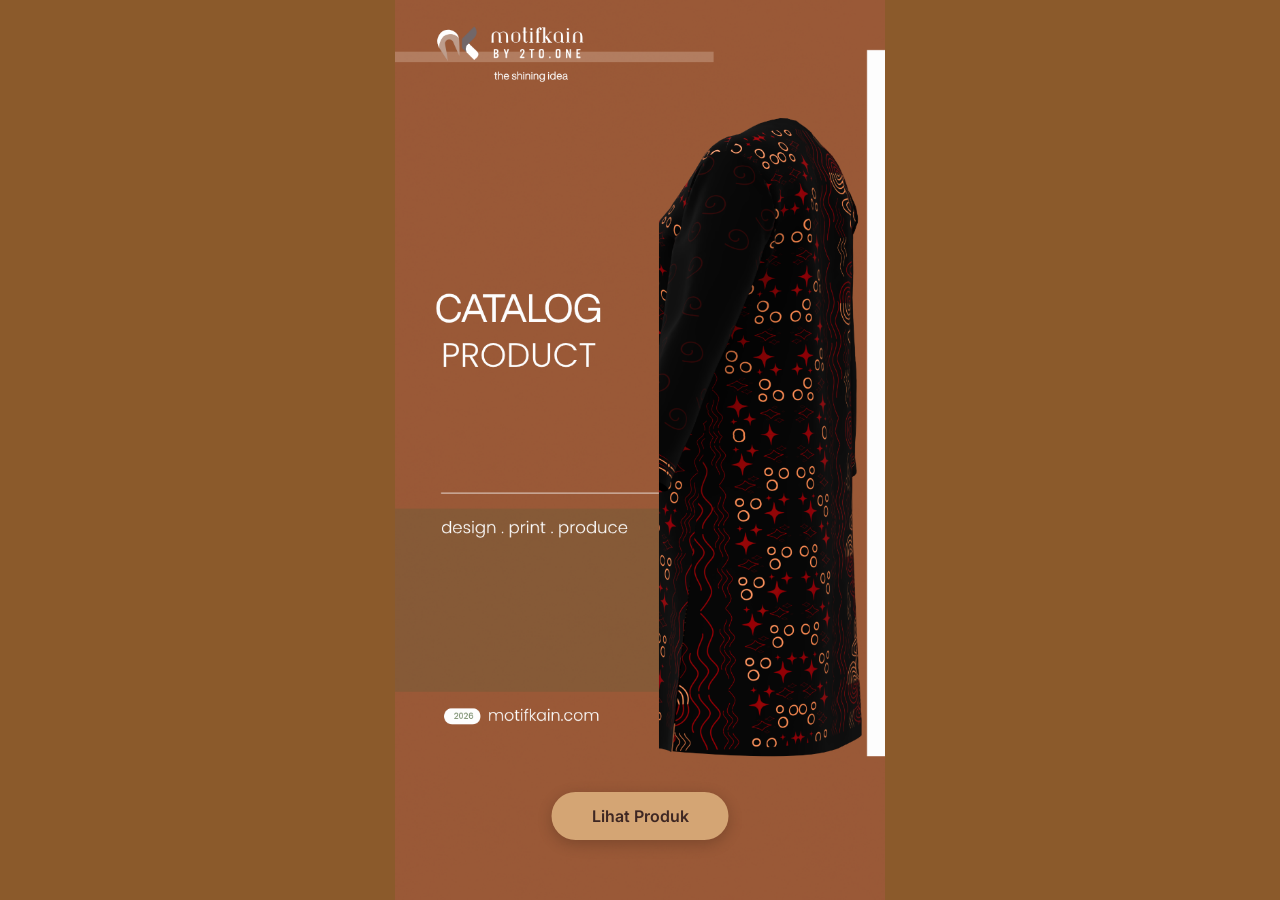
==== index.html @ c60c26ad "feat: update logo to PNG format across all files - Change logo references from .svg to .png - Update" ====
<!DOCTYPE html>
<html lang="id">
<head>
    <meta charset="UTF-8">
    <meta name="viewport" content="width=device-width, initial-scale=1.0">
    <title>MotifKain - Katalog Desain</title>
    <link rel="icon" id="faviconLink" href="assets/images/logo-motifkain.png">
    <link href="https://fonts.googleapis.com/css2?family=Playfair+Display:wght@400;500;600;700&family=Inter:wght@300;400;500;600;700&display=swap" rel="stylesheet">
    <link rel="stylesheet" href="assets/css/style.css">
</head>
<body>
    <div id="welcomeScreen" class="welcome-screen"></div>
    <div id="appScreen" class="app-screen"></div>
    <script src="config.js"></script>
    <script src="assets/js/app.js"></script>
</body>
</html>
---- assets/css/style.css ----
/* MOTIFKAIN KATALOG - EARTH TONE */

/* === RESET === */
* { margin: 0; padding: 0; box-sizing: border-box; }
html, body { height: 100%; font-family: 'Inter', -apple-system, sans-serif; }
body { background: #FAF0E6; color: #3E2723; line-height: 1.5; }
img { max-width: 100%; display: block; }
button { font-family: inherit; cursor: pointer; }
input { font-family: inherit; }

/* === WELCOME SCREEN === */
.welcome-screen {
    position: fixed; top: 0; left: 0; width: 100vw; height: 100vh;
    z-index: 9999; background: #8B5A2B;
}
.simple-welcome {
    width: 100%; height: 100%; display: flex; flex-direction: column;
    align-items: center; position: relative; margin: 0; padding: 0;
}
.simple-welcome-image {
    width: 100%; height: 100%; object-fit: contain; object-position: top center;
    margin: 0; padding: 0;
}
.simple-welcome-btn {
    position: absolute; bottom: 60px; left: 50%; transform: translateX(-50%);
    background: #D4A574; color: #3E2723; border: none; border-radius: 25px;
    padding: 14px 40px; font-size: 16px; font-weight: 600; cursor: pointer;
    box-shadow: 0 4px 15px rgba(0,0,0,0.2);
}
.simple-welcome-btn:hover { background: #C4956A; }

/* === APP SCREEN === */
.app-screen { display: none; flex-direction: column; min-height: 100vh; background: #FAF0E6; }
.app-screen[style*="flex"] { display: flex; }

/* === KATALOG HEADER === */
.katalog-header { background: #8B5A2B; }
.katalog-top {
    display: flex; align-items: center; padding: 16px;
    background: #8B5A2B;
}
.back-btn {
    background: none; border: none; color: white; padding: 8px; margin-right: 12px;
    border-radius: 50%; display: flex; align-items: center; justify-content: center;
}
.back-btn:hover { background: rgba(255,255,255,0.1); }
.back-btn svg { width: 28px; height: 28px; }
.header-logo {
    height: 36px; width: auto;
}

/* === FILTER SECTION === */
.filter-section { background: #FAF0E6; padding: 16px; }
.filter-chips { display: flex; gap: 10px; overflow-x: auto; scrollbar-width: none; -ms-overflow-style: none; flex-wrap: wrap; }
.filter-chips::-webkit-scrollbar { display: none; }
.filter-chip {
    flex-shrink: 0; padding: 10px 20px; font-size: 13px; font-weight: 500;
    color: #8B7355; background: white; border: 1px solid #D4C4B0; border-radius: 25px; cursor: pointer;
}
.filter-chip.active {
    background: #8B5A2B; border-color: #8B5A2B; color: white;
}

/* === PRODUCTS === */
.products-container { flex: 1; overflow-y: auto; padding-bottom: 20px; }
.products-grid { display: grid; grid-template-columns: repeat(2, 1fr); gap: 16px; padding: 16px; }
.product-card {
    background: white; border-radius: 16px; overflow: hidden; cursor: pointer;
    box-shadow: 0 2px 10px rgba(139,90,43,0.1); transition: transform 0.2s, box-shadow 0.2s;
}
.product-card:hover { transform: translateY(-4px); box-shadow: 0 8px 24px rgba(139,90,43,0.15); }
.card-img {
    width: 100%; aspect-ratio: 1; background: #F5F0EB; position: relative; overflow: hidden;
}
.card-img img { width: 100%; height: 100%; object-fit: cover; }
.img-count {
    position: absolute; top: 4px; right: 4px;
    background: rgba(0,0,0,0.6); color: white;
    padding: 2px 6px; border-radius: 8px; font-size: 10px; font-weight: 600;
}
.card-info { padding: 14px; }
.card-info h4 { font-size: 14px; font-weight: 600; color: #3E2723; margin-bottom: 6px; }
.price { font-size: 13px; font-weight: 700; color: #8B5A2B; margin-bottom: 4px; }
.layanan { font-size: 11px; color: #A67C52; }

/* === EMPTY STATE === */
.empty-state { grid-column: span 2; text-align: center; padding: 60px 20px; }
.empty-state h3 { font-size: 18px; font-weight: 600; color: #3E2723; margin-bottom: 8px; }
.empty-state p { font-size: 14px; color: #8B7355; }

/* === LOADING === */
.loading { display: flex; justify-content: center; align-items: center; min-height: 200px; }
.spinner { width: 40px; height: 40px; border: 3px solid #D4C4B0; border-top-color: #8B5A2B; border-radius: 50%; animation: spin 1s linear infinite; }
@keyframes spin { to { transform: rotate(360deg); } }

/* === MODAL === */
.product-modal, .detail-modal { display: none; position: fixed; inset: 0; z-index: 9999; }
.product-modal.show, .detail-modal.show { display: block; }
.modal-bg { position: absolute; inset: 0; background: rgba(0,0,0,0.5); }
.modal-sheet {
    position: absolute; bottom: 0; left: 0; right: 0; max-height: 95vh;
    background: white; border-radius: 24px 24px 0 0; overflow: hidden;
    animation: slideUp 0.3s ease;
}
@keyframes slideUp { from { transform: translateY(100%); } to { transform: translateY(0); } }
.modal-handle { width: 40px; height: 4px; background: #D4C4B0; border-radius: 2px; margin: 12px auto; }
.modal-close {
    position: absolute; top: 16px; right: 16px; width: 36px; height: 36px;
    border-radius: 50%; background: rgba(0,0,0,0.5); border: none; cursor: pointer;
    display: flex; align-items: center; justify-content: center; z-index: 10;
    transition: background 0.2s;
}
.modal-close:hover { background: rgba(0,0,0,0.7); }
.modal-close svg { color: white; }

/* === GALLERY / CAROUSEL === */
.detail-gallery { position: relative; width: 100%; background: #F5F0EB; }
.gallery-container {
    width: 100%; height: 280px; overflow: hidden;
    display: flex; align-items: center; justify-content: center;
    cursor: zoom-in;
}
.gallery-container.zoomed {
    cursor: zoom-out;
}
.gallery-img {
    width: 100%; height: 100%; object-fit: contain;
    transition: transform 0.3s ease;
}
.gallery-img.zoomed {
    transform: scale(2);
    object-fit: contain;
}

.gallery-nav {
    position: absolute; bottom: 0; left: 0; right: 0;
    display: flex; align-items: center; justify-content: center;
    padding: 8px; gap: 16px;
}
.gallery-btn {
    background: rgba(139,90,43,0.7); border: none; color: white;
    width: 36px; height: 36px; border-radius: 50%;
    display: flex; align-items: center; justify-content: center;
    cursor: pointer; flex-shrink: 0;
}
.gallery-btn svg { width: 20px; height: 20px; }
.gallery-btn:hover { background: rgba(139,90,43,0.9); }

.gallery-dots {
    display: flex; align-items: center; justify-content: center;
    gap: 8px; padding: 0 12px;
}
.gdot {
    width: 10px; height: 10px; border-radius: 50%;
    background: #D4C4B0; cursor: pointer; transition: all 0.2s;
}
.gdot.active {
    background: #8B5A2B; width: 24px; border-radius: 5px;
}

.gallery-counter {
    position: absolute; top: 16px; left: 50%; transform: translateX(-50%);
    background: rgba(0,0,0,0.6); color: white;
    padding: 4px 12px; border-radius: 12px;
    font-size: 12px; font-weight: 600;
}

/* === MODAL BODY === */
.modal-body { padding: 24px; }
.modal-body h2 {
    font-size: 22px; font-weight: 700; color: #3E2723;
    margin-bottom: 8px; font-family: 'Playfair Display', serif;
}
.modal-body .harga { font-size: 20px; font-weight: 700; color: #8B5A2B; margin-bottom: 4px; }
.modal-body .kategori-info {
    font-size: 13px; color: #8B7355; margin-bottom: 12px;
}
.modal-body .badge {
    display: inline-block; padding: 6px 12px;
    background: rgba(139,90,43,0.1); color: #8B5A2B;
    font-size: 12px; font-weight: 500; border-radius: 20px; margin-bottom: 16px;
}

/* === STORE CARD === */
.store-card {
    display: flex; align-items: center; gap: 16px; padding: 16px;
    background: rgba(139,90,43,0.08); border: 1px solid rgba(139,90,43,0.2);
    border-radius: 12px; margin-bottom: 20px;
}
.store-icon { font-size: 24px; }
.store-card > div { flex: 1; }
.store-name { font-size: 16px; font-weight: 700; color: #3E2723; margin-bottom: 4px; }
.store-loc { font-size: 13px; color: #8B7355; }

/* === DESCRIPTION === */
.desc { margin-bottom: 20px; }
.desc h3 { font-size: 16px; font-weight: 700; color: #3E2723; margin-bottom: 8px; }
.desc p { font-size: 14px; color: #5D4037; line-height: 1.6; }

/* === WA SECTION === */
.wa-section { position: relative; display: inline-block; margin-bottom: 20px; }
.wa-btn-icon {
    width: 54px; height: 54px; background: #25D366; color: white;
    border: none; border-radius: 50%; cursor: pointer;
    display: flex; align-items: center; justify-content: center;
    transition: background 0.2s;
}
.wa-btn-icon:hover { background: #20BD5A; }
.wa-dropdown {
    display: none; position: absolute; bottom: 60px; left: 50%;
    transform: translateX(-50%); background: white;
    border-radius: 12px; box-shadow: 0 4px 20px rgba(0,0,0,0.15);
    overflow: hidden; z-index: 100;
}
.wa-dropdown.show { display: block; }
.wa-dropdown button {
    display: block; width: 100%; padding: 12px 24px;
    border: none; background: white; color: #3E2723;
    font-size: 14px; font-weight: 500; cursor: pointer;
    text-align: left; transition: background 0.2s;
}
.wa-dropdown button:hover { background: #FAF0E6; }
.wa-dropdown button:first-child { border-bottom: 1px solid #D4C4B0; }

/* === WARNA SELECTOR === */
.warna-bar {
    display: flex; align-items: center; gap: 12px;
    padding: 14px 20px; background: #FAF0E6;
    border-top: 1px solid #D4C4B0; border-bottom: 1px solid #D4C4B0;
    justify-content: center;
}
.warna-label { font-size: 13px; color: #8B7355; }
.warna-dots { display: flex; gap: 8px; align-items: center; }
.warna-dot {
    width: 24px; height: 24px; border-radius: 50%; cursor: pointer;
    border: 2px solid #D4C4B0; transition: all 0.2s;
}
.warna-dot.active { border-color: #8B5A2B; transform: scale(1.2); }
.warna-dropdown {
    position: fixed; top: 0; left: 0; right: 0; bottom: 0;
    background: rgba(0,0,0,0.5); z-index: 10000; display: none;
}
.warna-dropdown.show { display: flex; align-items: flex-end; }
.warna-dropdown-content {
    background: white; width: 100%; border-radius: 16px 16px 0 0;
    padding: 16px 0; max-height: 60vh; overflow-y: auto;
}
.warna-dropdown-content button {
    display: block; width: 100%; padding: 14px 20px;
    border: none; background: white; color: #3E2723;
    font-size: 14px; text-align: left; cursor: pointer;
}
.warna-dropdown-content button:hover { background: #FAF0E6; }

/* === CARD THUMBNAILS === */
.card-thumbnails {
    display: flex; gap: 4px; padding: 6px 8px;
    background: #F5F0EB; overflow-x: auto; scrollbar-width: none;
}
.card-thumbnails::-webkit-scrollbar { display: none; }
.card-thumb {
    width: 36px; height: 36px; border-radius: 6px; overflow: hidden;
    flex-shrink: 0; border: 2px solid transparent;
}
.card-thumb.active { border-color: #8B5A2B; }
.card-thumb img { width: 100%; height: 100%; object-fit: cover; }

/* === TYPE BADGE === */
.type-badge {
    position: absolute; top: 8px; left: 8px;
    background: #CD853F; color: white;
    padding: 4px 8px; border-radius: 6px;
    font-size: 10px; font-weight: 600;
}
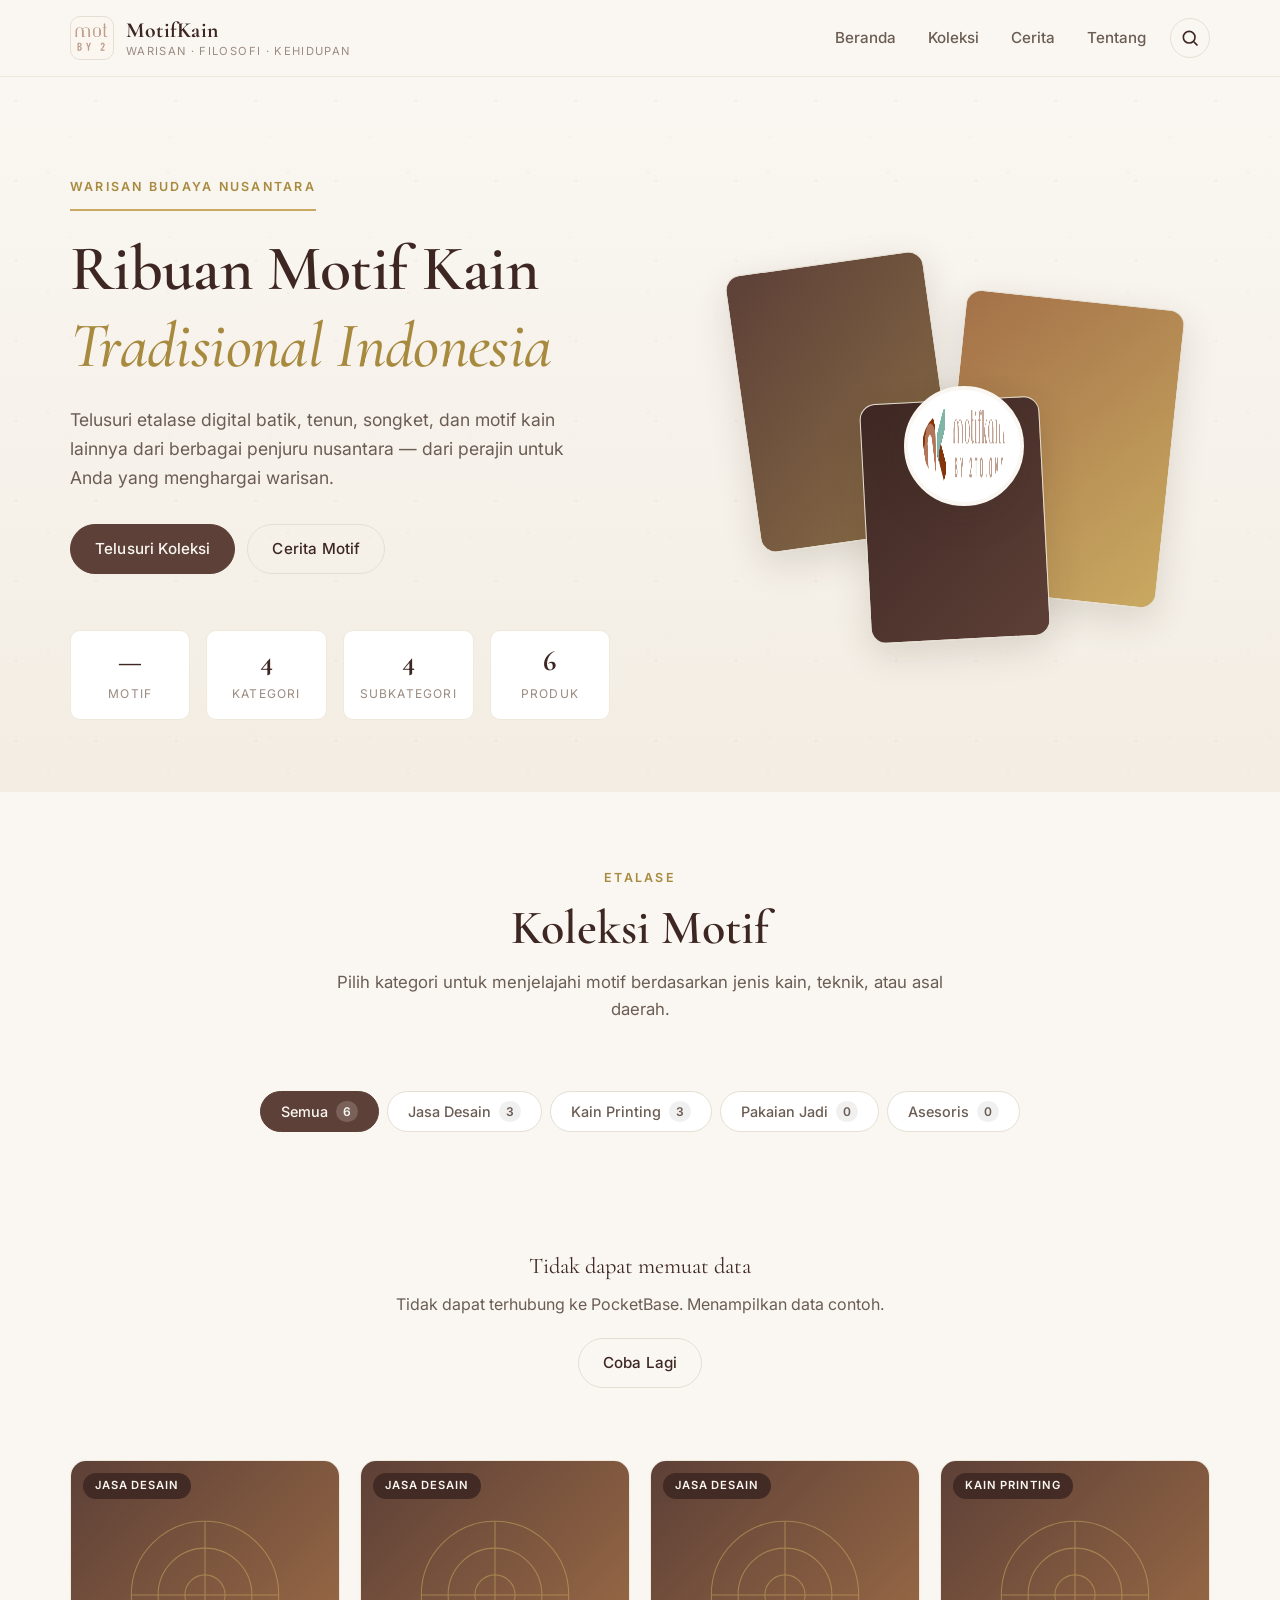
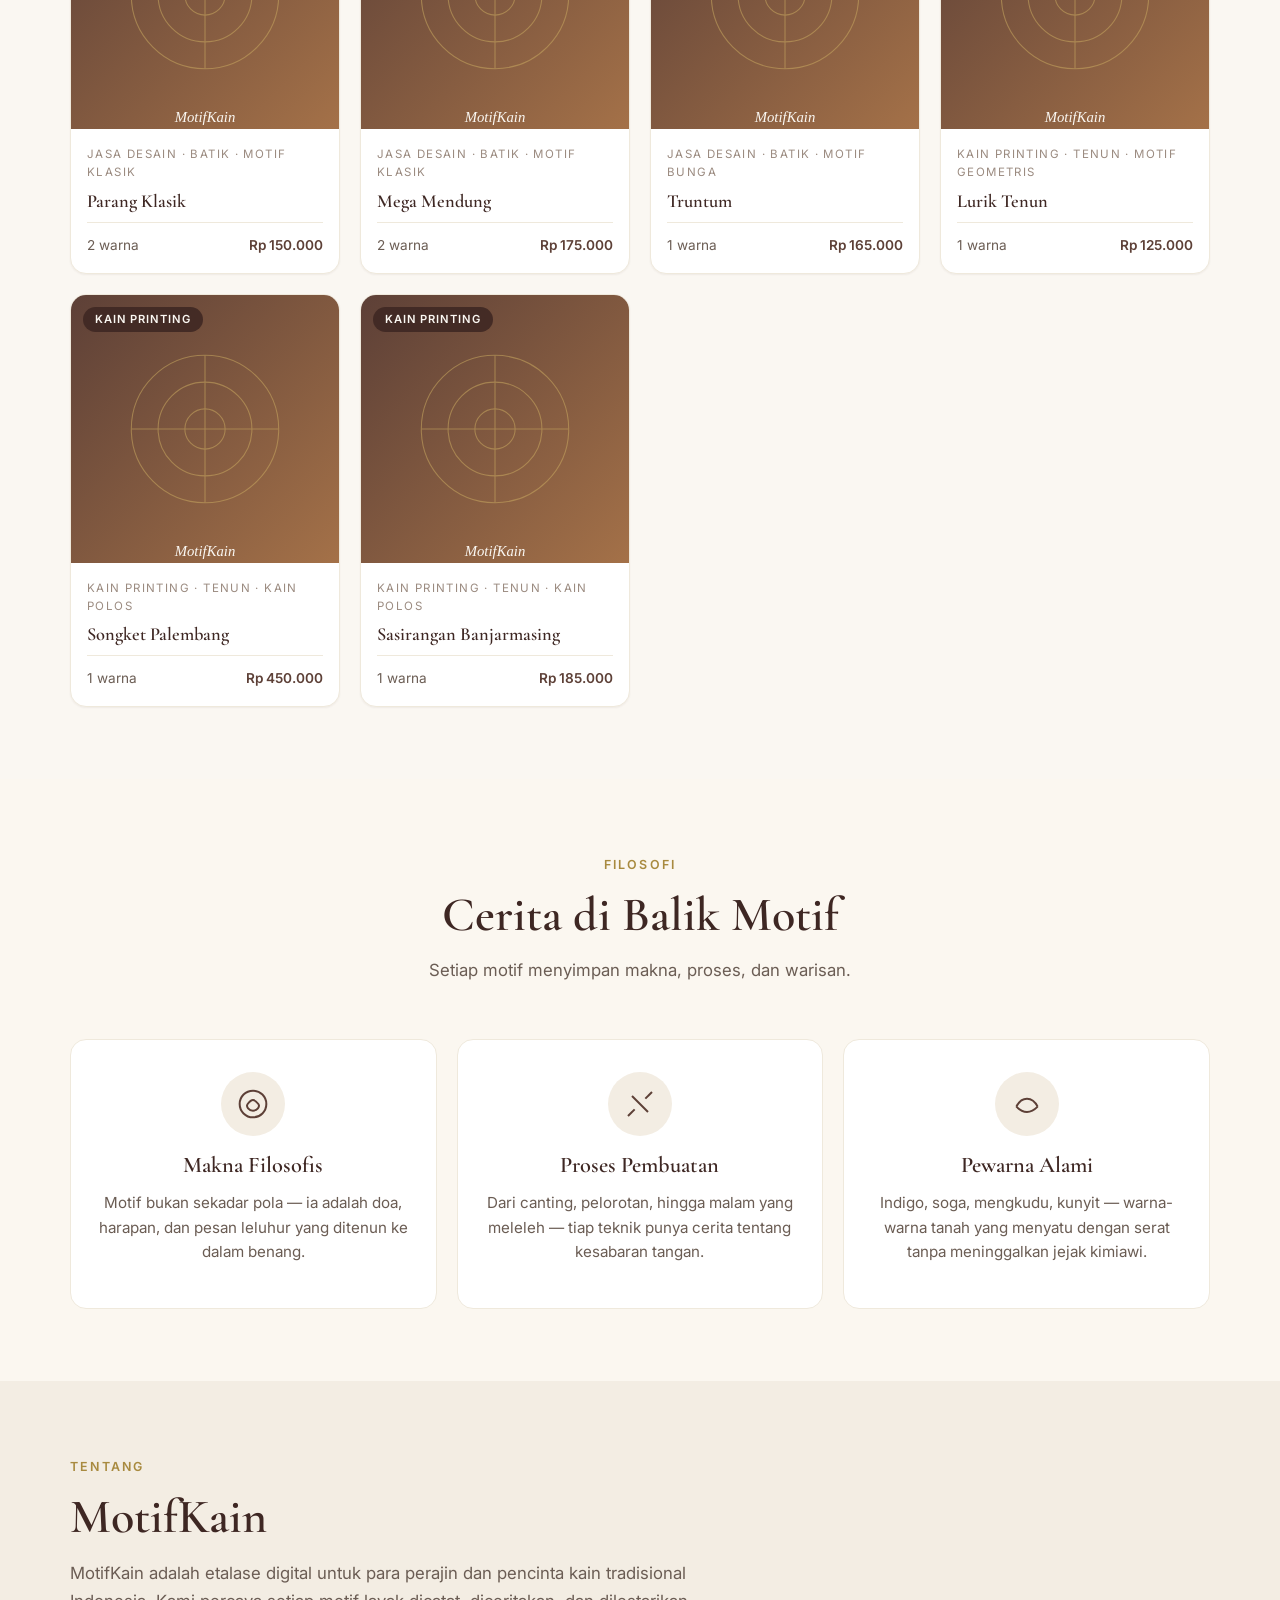
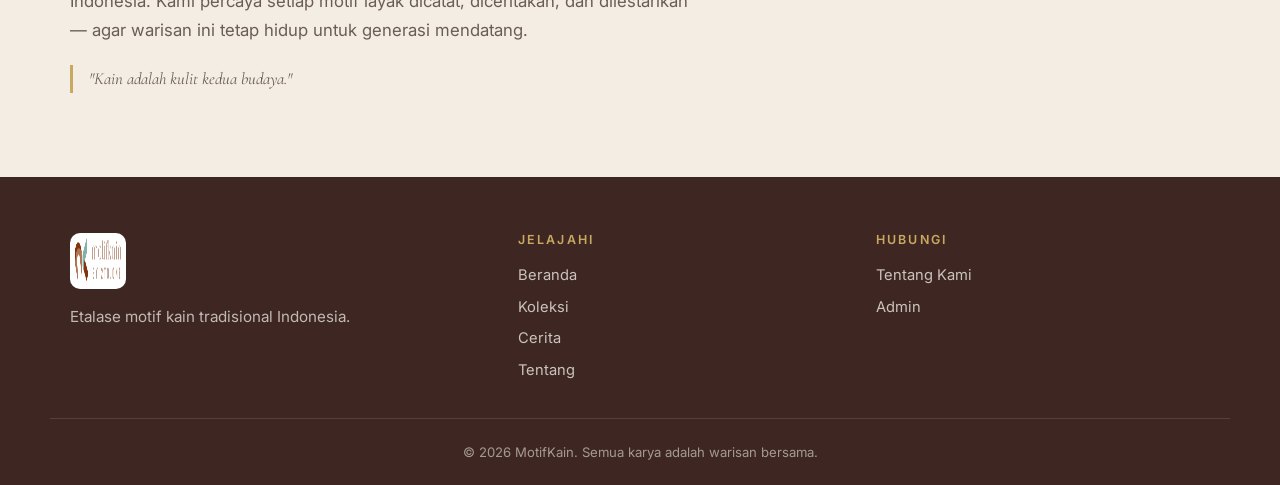
==== commit 4417f5c8: "feat: rebuild katalog publik dengan wood-brown palette + hierarchical PocketBase schema - Index.html" ====
--- a/index.html
+++ b/index.html
@@ -1,17 +1,267 @@
 <!DOCTYPE html>
 <html lang="id">
 <head>
-    <meta charset="UTF-8">
-    <meta name="viewport" content="width=device-width, initial-scale=1.0">
-    <title>MotifKain - Katalog Desain</title>
-    <link rel="icon" id="faviconLink" href="assets/images/logo-motifkain.png">
-    <link href="https://fonts.googleapis.com/css2?family=Playfair+Display:wght@400;500;600;700&family=Inter:wght@300;400;500;600;700&display=swap" rel="stylesheet">
-    <link rel="stylesheet" href="assets/css/style.css">
+  <meta charset="UTF-8" />
+  <meta name="viewport" content="width=device-width, initial-scale=1.0" />
+  <meta name="theme-color" content="#5D4037" />
+  <title>MotifKain — Katalog Motif Tradisional Nusantara</title>
+  <meta name="description" content="Telusuri koleksi motif kain tradisional Indonesia — batik, tenun, songket, sasirangan, dan lain-lain. Etalase digital untuk para perajin dan pencinta warisan budaya." />
+  <meta name="keywords" content="katalog motif kain, batik, tenun, songket, motif tradisional, motifkain" />
+  <meta property="og:title" content="MotifKain — Katalog Motif Tradisional Nusantara" />
+  <meta property="og:description" content="Telusuri ribuan motif kain tradisional Indonesia." />
+  <meta property="og:type" content="website" />
+  <meta property="og:url" content="https://katalog.motifkain.com" />
+
+  <link rel="icon" type="image/png" href="logo/logo_motifkain.png" />
+  <link rel="preconnect" href="https://fonts.googleapis.com" />
+  <link rel="preconnect" href="https://fonts.gstatic.com" crossorigin />
+  <link href="https://fonts.googleapis.com/css2?family=Cormorant+Garamond:wght@400;500;600;700&family=Inter:wght@300;400;500;600;700&display=swap" rel="stylesheet" />
+
+  <link rel="stylesheet" href="assets/css/style.css" />
+  <script src="config.js" defer></script>
+  <script src="assets/js/app.js" defer></script>
 </head>
 <body>
-    <div id="welcomeScreen" class="welcome-screen"></div>
-    <div id="appScreen" class="app-screen"></div>
-    <script src="config.js"></script>
-    <script src="assets/js/app.js"></script>
+
+<!-- ==================== HEADER ==================== -->
+<header class="site-header" id="siteHeader">
+  <div class="container header-inner">
+    <a href="#beranda" class="brand" aria-label="MotifKain Beranda">
+      <img src="logo/logo_motifkain.png" alt="MotifKain" class="brand-logo" />
+      <span class="brand-text">
+        <span class="brand-name">MotifKain</span>
+        <span class="brand-tagline">Warisan · Filosofi · Kehidupan</span>
+      </span>
+    </a>
+
+    <nav class="nav-primary" aria-label="Menu utama">
+      <a href="#beranda">Beranda</a>
+      <a href="#koleksi">Koleksi</a>
+      <a href="#cerita">Cerita</a>
+      <a href="#tentang">Tentang</a>
+    </nav>
+
+    <div class="header-actions">
+      <button class="search-toggle" id="searchToggle" aria-label="Buka pencarian">
+        <svg viewBox="0 0 24 24" width="20" height="20" fill="none" stroke="currentColor" stroke-width="2"><circle cx="11" cy="11" r="7"/><path d="M21 21l-4.3-4.3"/></svg>
+      </button>
+    </div>
+  </div>
+
+  <!-- Search bar (collapsed) -->
+  <div class="search-bar" id="searchBar" hidden>
+    <div class="container">
+      <form class="search-form" role="search" id="searchForm">
+        <svg viewBox="0 0 24 24" width="18" height="18" fill="none" stroke="currentColor" stroke-width="2"><circle cx="11" cy="11" r="7"/><path d="M21 21l-4.3-4.3"/></svg>
+        <input type="search" id="searchInput" placeholder="Cari motif, kategori, atau daerah…" aria-label="Cari motif" autocomplete="off" />
+        <button type="button" class="search-close" id="searchClose" aria-label="Tutup pencarian">×</button>
+      </form>
+    </div>
+  </div>
+</header>
+
+<main id="beranda">
+
+<!-- ==================== HERO ==================== -->
+<section class="hero">
+  <div class="hero-pattern" aria-hidden="true"></div>
+  <div class="container hero-inner">
+    <div class="hero-content">
+      <span class="hero-eyebrow">Warisan Budaya Nusantara</span>
+      <h1 class="hero-title">
+        Ribuan Motif Kain<br>
+        <em>Tradisional Indonesia</em>
+      </h1>
+      <p class="hero-desc">
+        Telusuri etalase digital batik, tenun, songket, dan motif kain lainnya dari berbagai penjuru nusantara — dari perajin untuk Anda yang menghargai warisan.
+      </p>
+      <div class="hero-actions">
+        <a href="#koleksi" class="btn btn-primary">Telusuri Koleksi</a>
+        <a href="#cerita" class="btn btn-ghost">Cerita Motif</a>
+      </div>
+      <div class="hero-stats" id="heroStats" aria-label="Statistik singkat">
+        <div class="stat"><span class="stat-num" data-count="motif">—</span><span class="stat-label">Motif</span></div>
+        <div class="stat"><span class="stat-num" data-count="kategori">—</span><span class="stat-label">Kategori</span></div>
+        <div class="stat"><span class="stat-num" data-count="subkategori">—</span><span class="stat-label">Subkategori</span></div>
+        <div class="stat"><span class="stat-num" data-count="produk">—</span><span class="stat-label">Produk</span></div>
+      </div>
+    </div>
+    <div class="hero-art" aria-hidden="true">
+      <div class="hero-card hero-card-1"></div>
+      <div class="hero-card hero-card-2"></div>
+      <div class="hero-card hero-card-3"></div>
+      <img src="logo/logo_motifkain.png" alt="" class="hero-emblem" />
+    </div>
+  </div>
+</section>
+
+<!-- ==================== KOLEKSI ==================== -->
+<section class="section section-koleksi" id="koleksi">
+  <div class="container">
+    <header class="section-header">
+      <span class="section-eyebrow">Etalase</span>
+      <h2 class="section-title">Koleksi Motif</h2>
+      <p class="section-desc">Pilih kategori untuk menjelajahi motif berdasarkan jenis kain, teknik, atau asal daerah.</p>
+    </header>
+
+    <!-- Filter kategori (chip pill scrollable) -->
+    <div class="filter-bar" id="filterBar" role="tablist" aria-label="Filter kategori">
+      <button class="chip chip-active" data-filter="all" role="tab" aria-selected="true">Semua</button>
+      <!-- Chip lain di-render oleh app.js -->
+    </div>
+
+    <!-- Loading state -->
+    <div class="state state-loading" id="stateLoading" hidden>
+      <div class="spinner"></div>
+      <p>Memuat koleksi motif…</p>
+    </div>
+
+    <!-- Error state -->
+    <div class="state state-error" id="stateError" hidden>
+      <p class="state-title">Tidak dapat memuat data</p>
+      <p class="state-desc" id="stateErrorMsg">Periksa koneksi Anda atau coba lagi beberapa saat.</p>
+      <button class="btn btn-ghost" id="stateRetry">Coba Lagi</button>
+    </div>
+
+    <!-- Empty state -->
+    <div class="state state-empty" id="stateEmpty" hidden>
+      <p class="state-title">Belum ada motif</p>
+      <p class="state-desc">Koleksi sedang disiapkan. Silakan kembali lagi nanti.</p>
+    </div>
+
+    <!-- Grid motif -->
+    <div class="motif-grid" id="motifGrid">
+      <!-- Cards di-render oleh app.js -->
+    </div>
+
+    <!-- Pagination -->
+    <div class="pagination" id="pagination" hidden>
+      <button class="btn btn-ghost" id="loadMore">Muat Lebih Banyak</button>
+    </div>
+  </div>
+</section>
+
+<!-- ==================== CERITA ==================== -->
+<section class="section section-cerita" id="cerita">
+  <div class="container">
+    <header class="section-header">
+      <span class="section-eyebrow">Filosofi</span>
+      <h2 class="section-title">Cerita di Balik Motif</h2>
+      <p class="section-desc">Setiap motif menyimpan makna, proses, dan warisan.</p>
+    </header>
+
+    <div class="cerita-grid">
+      <article class="cerita-card">
+        <div class="cerita-icon" aria-hidden="true">
+          <svg viewBox="0 0 24 24" width="32" height="32" fill="none" stroke="currentColor" stroke-width="1.5"><path d="M12 2a10 10 0 100 20 10 10 0 000-20z"/><path d="M8 12c1.5-2 3-3 4-3s2.5 1 4 3-1 5-4 5-5.5-3-4-5z"/></svg>
+        </div>
+        <h3>Makna Filosofis</h3>
+        <p>Motif bukan sekadar pola — ia adalah doa, harapan, dan pesan leluhur yang ditenun ke dalam benang.</p>
+      </article>
+
+      <article class="cerita-card">
+        <div class="cerita-icon" aria-hidden="true">
+          <svg viewBox="0 0 24 24" width="32" height="32" fill="none" stroke="currentColor" stroke-width="1.5"><path d="M3 21l3-3M21 3l-3 3M6 6l12 12M3 21l5-5M21 3l-5 5"/></svg>
+        </div>
+        <h3>Proses Pembuatan</h3>
+        <p>Dari canting, pelorotan, hingga malam yang meleleh — tiap teknik punya cerita tentang kesabaran tangan.</p>
+      </article>
+
+      <article class="cerita-card">
+        <div class="cerita-icon" aria-hidden="true">
+          <svg viewBox="0 0 24 24" width="32" height="32" fill="none" stroke="currentColor" stroke-width="1.5"><path d="M4 14c2-4 4-6 8-6s6 2 8 6M4 14c2 2 4 4 8 4s6-2 8-4"/></svg>
+        </div>
+        <h3>Pewarna Alami</h3>
+        <p>Indigo, soga, mengkudu, kunyit — warna-warna tanah yang menyatu dengan serat tanpa meninggalkan jejak kimiawi.</p>
+      </article>
+    </div>
+  </div>
+</section>
+
+<!-- ==================== TENTANG ==================== -->
+<section class="section section-tentang" id="tentang">
+  <div class="container tentang-inner">
+    <div class="tentang-content">
+      <span class="section-eyebrow">Tentang</span>
+      <h2 class="section-title">MotifKain</h2>
+      <p>MotifKain adalah etalase digital untuk para perajin dan pencinta kain tradisional Indonesia. Kami percaya setiap motif layak dicatat, diceritakan, dan dilestarikan — agar warisan ini tetap hidup untuk generasi mendatang.</p>
+      <p class="tentang-quote">"Kain adalah kulit kedua budaya."</p>
+    </div>
+    <div class="tentang-kontak" id="kontakList">
+      <!-- Di-render oleh app.js jika koleksi 'kontak' ada isinya -->
+    </div>
+  </div>
+</section>
+
+</main>
+
+<!-- ==================== FOOTER ==================== -->
+<footer class="site-footer">
+  <div class="container footer-inner">
+    <div class="footer-brand">
+      <img src="logo/logo_motifkain.png" alt="MotifKain" class="footer-logo" />
+      <p>Etalase motif kain tradisional Indonesia.</p>
+    </div>
+    <nav class="footer-nav" aria-label="Menu footer">
+      <div>
+        <h4>Jelajahi</h4>
+        <a href="#beranda">Beranda</a>
+        <a href="#koleksi">Koleksi</a>
+        <a href="#cerita">Cerita</a>
+        <a href="#tentang">Tentang</a>
+      </div>
+      <div>
+        <h4>Hubungi</h4>
+        <a href="#tentang">Tentang Kami</a>
+        <a href="#" id="footerAdmin" hidden>Admin</a>
+      </div>
+    </nav>
+  </div>
+  <div class="footer-bottom container">
+    <small>© <span id="yearNow">2026</span> MotifKain. Semua karya adalah warisan bersama.</small>
+  </div>
+</footer>
+
+<!-- ==================== MODAL DETAIL ==================== -->
+<div class="modal" id="modalDetail" hidden role="dialog" aria-modal="true" aria-labelledby="modalDetailTitle">
+  <div class="modal-backdrop" data-close></div>
+  <div class="modal-panel">
+    <button class="modal-close" data-close aria-label="Tutup">×</button>
+
+    <div class="detail-gallery" id="detailGallery">
+      <!-- Gambar utama + thumbnail strip di-render oleh app.js -->
+    </div>
+
+    <div class="detail-body">
+      <p class="detail-crumb" id="detailCrumb"></p>
+      <h2 class="detail-title" id="modalDetailTitle"></h2>
+      <p class="detail-meta" id="detailMeta"></p>
+      <div class="detail-price" id="detailPrice" hidden></div>
+      <p class="detail-desc" id="detailDesc"></p>
+
+      <div class="detail-warna" id="detailWarna" hidden>
+        <h4>Warna Tersedia</h4>
+        <div class="warna-list" id="warnaList"></div>
+      </div>
+
+      <div class="detail-actions" id="detailActions" hidden>
+        <a href="#" class="btn btn-primary" id="btnWaDesainer" target="_blank" rel="noopener">Hubungi Desainer</a>
+        <a href="#" class="btn btn-ghost" id="btnWaPemasaran" target="_blank" rel="noopener">Info Pemasaran</a>
+      </div>
+    </div>
+  </div>
+</div>
+
+<!-- ==================== LIGHTBOX GAMBAR ==================== -->
+<div class="lightbox" id="lightbox" hidden role="dialog" aria-modal="true">
+  <button class="lightbox-close" aria-label="Tutup">×</button>
+  <button class="lightbox-prev" aria-label="Sebelumnya">‹</button>
+  <button class="lightbox-next" aria-label="Berikutnya">›</button>
+  <img id="lightboxImg" alt="" />
+</div>
+
+<!-- ==================== NOTIF ==================== -->
+<div class="toast" id="toast" hidden></div>
+
 </body>
 </html>
--- a/assets/css/style.css
+++ b/assets/css/style.css
@@ -1,274 +1,1080 @@
-/* MOTIFKAIN KATALOG - EARTH TONE */
-
-/* === RESET === */
-* { margin: 0; padding: 0; box-sizing: border-box; }
-html, body { height: 100%; font-family: 'Inter', -apple-system, sans-serif; }
-body { background: #FAF0E6; color: #3E2723; line-height: 1.5; }
-img { max-width: 100%; display: block; }
-button { font-family: inherit; cursor: pointer; }
-input { font-family: inherit; }
-
-/* === WELCOME SCREEN === */
-.welcome-screen {
-    position: fixed; top: 0; left: 0; width: 100vw; height: 100vh;
-    z-index: 9999; background: #8B5A2B;
-}
-.simple-welcome {
-    width: 100%; height: 100%; display: flex; flex-direction: column;
-    align-items: center; position: relative; margin: 0; padding: 0;
-}
-.simple-welcome-image {
-    width: 100%; height: 100%; object-fit: contain; object-position: top center;
-    margin: 0; padding: 0;
-}
-.simple-welcome-btn {
-    position: absolute; bottom: 60px; left: 50%; transform: translateX(-50%);
-    background: #D4A574; color: #3E2723; border: none; border-radius: 25px;
-    padding: 14px 40px; font-size: 16px; font-weight: 600; cursor: pointer;
-    box-shadow: 0 4px 15px rgba(0,0,0,0.2);
-}
-.simple-welcome-btn:hover { background: #C4956A; }
-
-/* === APP SCREEN === */
-.app-screen { display: none; flex-direction: column; min-height: 100vh; background: #FAF0E6; }
-.app-screen[style*="flex"] { display: flex; }
-
-/* === KATALOG HEADER === */
-.katalog-header { background: #8B5A2B; }
-.katalog-top {
-    display: flex; align-items: center; padding: 16px;
-    background: #8B5A2B;
-}
-.back-btn {
-    background: none; border: none; color: white; padding: 8px; margin-right: 12px;
-    border-radius: 50%; display: flex; align-items: center; justify-content: center;
-}
-.back-btn:hover { background: rgba(255,255,255,0.1); }
-.back-btn svg { width: 28px; height: 28px; }
-.header-logo {
-    height: 36px; width: auto;
-}
-
-/* === FILTER SECTION === */
-.filter-section { background: #FAF0E6; padding: 16px; }
-.filter-chips { display: flex; gap: 10px; overflow-x: auto; scrollbar-width: none; -ms-overflow-style: none; flex-wrap: wrap; }
-.filter-chips::-webkit-scrollbar { display: none; }
-.filter-chip {
-    flex-shrink: 0; padding: 10px 20px; font-size: 13px; font-weight: 500;
-    color: #8B7355; background: white; border: 1px solid #D4C4B0; border-radius: 25px; cursor: pointer;
-}
-.filter-chip.active {
-    background: #8B5A2B; border-color: #8B5A2B; color: white;
-}
-
-/* === PRODUCTS === */
-.products-container { flex: 1; overflow-y: auto; padding-bottom: 20px; }
-.products-grid { display: grid; grid-template-columns: repeat(2, 1fr); gap: 16px; padding: 16px; }
-.product-card {
-    background: white; border-radius: 16px; overflow: hidden; cursor: pointer;
-    box-shadow: 0 2px 10px rgba(139,90,43,0.1); transition: transform 0.2s, box-shadow 0.2s;
-}
-.product-card:hover { transform: translateY(-4px); box-shadow: 0 8px 24px rgba(139,90,43,0.15); }
-.card-img {
-    width: 100%; aspect-ratio: 1; background: #F5F0EB; position: relative; overflow: hidden;
-}
-.card-img img { width: 100%; height: 100%; object-fit: cover; }
-.img-count {
-    position: absolute; top: 4px; right: 4px;
-    background: rgba(0,0,0,0.6); color: white;
-    padding: 2px 6px; border-radius: 8px; font-size: 10px; font-weight: 600;
-}
-.card-info { padding: 14px; }
-.card-info h4 { font-size: 14px; font-weight: 600; color: #3E2723; margin-bottom: 6px; }
-.price { font-size: 13px; font-weight: 700; color: #8B5A2B; margin-bottom: 4px; }
-.layanan { font-size: 11px; color: #A67C52; }
-
-/* === EMPTY STATE === */
-.empty-state { grid-column: span 2; text-align: center; padding: 60px 20px; }
-.empty-state h3 { font-size: 18px; font-weight: 600; color: #3E2723; margin-bottom: 8px; }
-.empty-state p { font-size: 14px; color: #8B7355; }
-
-/* === LOADING === */
-.loading { display: flex; justify-content: center; align-items: center; min-height: 200px; }
-.spinner { width: 40px; height: 40px; border: 3px solid #D4C4B0; border-top-color: #8B5A2B; border-radius: 50%; animation: spin 1s linear infinite; }
+/* =====================================================================
+   MotifKain — Katalog Publik
+   Palet: cokelat kayu + krem aged-paper + aksen emas antik
+   ===================================================================== */
+
+/* ---------- Design tokens ---------- */
+:root {
+  /* Primary — cokelat kayu */
+  --color-primary:        #5D4037;
+  --color-primary-light:  #8B6F47;
+  --color-primary-dark:   #3E2723;
+
+  /* Accent — emas antik */
+  --color-accent:         #C9A961;
+  --color-accent-dark:    #A88A3F;
+
+  /* Secondary — kayu manis */
+  --color-secondary:      #A47148;
+
+  /* Surfaces — aged paper */
+  --color-bg:             #FAF7F2;
+  --color-bg-soft:        #F3EDE3;
+  --color-card:           #FFFFFF;
+  --color-card-alt:       #FBF7F0;
+
+  /* Text */
+  --color-text:           #2C2520;
+  --color-text-soft:      #6B5D54;
+  --color-text-muted:     #9B8B80;
+  --color-text-inverse:   #FAF7F2;
+
+  /* Lines & states */
+  --color-border:         #E5DFD3;
+  --color-border-soft:    #EFE9DC;
+  --color-success:        #4A7A4F;
+  --color-warning:        #C18A2F;
+  --color-error:          #B0413E;
+
+  /* Typography */
+  --font-display: "Cormorant Garamond", "Georgia", serif;
+  --font-body:    "Inter", -apple-system, BlinkMacSystemFont, "Segoe UI", Roboto, sans-serif;
+
+  /* Spacing scale */
+  --sp-1: 4px;
+  --sp-2: 8px;
+  --sp-3: 12px;
+  --sp-4: 16px;
+  --sp-5: 20px;
+  --sp-6: 24px;
+  --sp-7: 32px;
+  --sp-8: 40px;
+  --sp-9: 56px;
+  --sp-10: 72px;
+  --sp-11: 96px;
+
+  /* Radius */
+  --r-sm: 6px;
+  --r-md: 10px;
+  --r-lg: 16px;
+  --r-xl: 24px;
+  --r-pill: 999px;
+
+  /* Shadow */
+  --sh-sm: 0 1px 2px rgba(60, 40, 30, 0.06);
+  --sh-md: 0 2px 8px rgba(60, 40, 30, 0.08);
+  --sh-lg: 0 6px 20px rgba(60, 40, 30, 0.10);
+  --sh-xl: 0 12px 36px rgba(60, 40, 30, 0.14);
+
+  /* Layout */
+  --container-max: 1180px;
+  --header-h: 76px;
+}
+
+/* ---------- Reset ---------- */
+*,
+*::before,
+*::after { box-sizing: border-box; }
+
+html { -webkit-text-size-adjust: 100%; scroll-behavior: smooth; }
+
+body {
+  margin: 0;
+  font-family: var(--font-body);
+  font-size: 16px;
+  line-height: 1.6;
+  color: var(--color-text);
+  background: var(--color-bg);
+  -webkit-font-smoothing: antialiased;
+  -moz-osx-font-smoothing: grayscale;
+}
+
+img, svg { display: block; max-width: 100%; }
+
+a {
+  color: inherit;
+  text-decoration: none;
+  transition: color 180ms ease;
+}
+a:hover { color: var(--color-accent-dark); }
+
+button { font: inherit; cursor: pointer; }
+
+h1, h2, h3, h4 {
+  font-family: var(--font-display);
+  font-weight: 600;
+  color: var(--color-primary-dark);
+  line-height: 1.2;
+  margin: 0;
+}
+
+p { margin: 0 0 var(--sp-3); }
+
+.container {
+  width: 100%;
+  max-width: var(--container-max);
+  margin: 0 auto;
+  padding: 0 var(--sp-5);
+}
+
+/* ---------- Utility ---------- */
+.btn {
+  display: inline-flex;
+  align-items: center;
+  justify-content: center;
+  gap: var(--sp-2);
+  padding: var(--sp-3) var(--sp-6);
+  border-radius: var(--r-pill);
+  font-weight: 500;
+  font-size: 0.95rem;
+  letter-spacing: 0.01em;
+  border: 1px solid transparent;
+  cursor: pointer;
+  transition: all 200ms ease;
+  text-decoration: none;
+  white-space: nowrap;
+}
+.btn-primary {
+  background: var(--color-primary);
+  color: var(--color-text-inverse);
+  border-color: var(--color-primary);
+}
+.btn-primary:hover {
+  background: var(--color-primary-dark);
+  border-color: var(--color-primary-dark);
+  color: var(--color-text-inverse);
+  transform: translateY(-1px);
+  box-shadow: var(--sh-md);
+}
+.btn-ghost {
+  background: transparent;
+  color: var(--color-primary-dark);
+  border-color: var(--color-border);
+}
+.btn-ghost:hover {
+  background: var(--color-card-alt);
+  border-color: var(--color-accent);
+  color: var(--color-primary-dark);
+}
+
+/* ---------- Header ---------- */
+.site-header {
+  position: sticky;
+  top: 0;
+  z-index: 50;
+  background: rgba(250, 247, 242, 0.92);
+  backdrop-filter: saturate(180%) blur(14px);
+  -webkit-backdrop-filter: saturate(180%) blur(14px);
+  border-bottom: 1px solid var(--color-border-soft);
+}
+.header-inner {
+  height: var(--header-h);
+  display: flex;
+  align-items: center;
+  gap: var(--sp-6);
+}
+
+.brand {
+  display: flex;
+  align-items: center;
+  gap: var(--sp-3);
+  flex-shrink: 0;
+}
+.brand-logo {
+  width: 44px;
+  height: 44px;
+  border-radius: var(--r-md);
+  object-fit: cover;
+  background: var(--color-card-alt);
+  padding: 4px;
+  border: 1px solid var(--color-border);
+}
+.brand-text {
+  display: flex;
+  flex-direction: column;
+  line-height: 1.1;
+}
+.brand-name {
+  font-family: var(--font-display);
+  font-weight: 700;
+  font-size: 1.35rem;
+  color: var(--color-primary-dark);
+  letter-spacing: 0.01em;
+}
+.brand-tagline {
+  font-size: 0.7rem;
+  color: var(--color-text-muted);
+  letter-spacing: 0.12em;
+  text-transform: uppercase;
+  margin-top: 2px;
+}
+
+.nav-primary {
+  display: flex;
+  gap: var(--sp-7);
+  margin-left: auto;
+}
+.nav-primary a {
+  font-size: 0.95rem;
+  color: var(--color-text-soft);
+  font-weight: 500;
+  position: relative;
+  padding: var(--sp-2) 0;
+}
+.nav-primary a:hover { color: var(--color-primary-dark); }
+.nav-primary a::after {
+  content: "";
+  position: absolute;
+  bottom: -2px;
+  left: 0;
+  width: 0;
+  height: 2px;
+  background: var(--color-accent);
+  transition: width 220ms ease;
+}
+.nav-primary a:hover::after { width: 100%; }
+
+.header-actions { display: flex; align-items: center; gap: var(--sp-2); }
+.search-toggle {
+  width: 40px;
+  height: 40px;
+  border-radius: var(--r-pill);
+  background: transparent;
+  border: 1px solid var(--color-border);
+  color: var(--color-primary-dark);
+  display: grid;
+  place-items: center;
+  transition: all 180ms ease;
+}
+.search-toggle:hover {
+  background: var(--color-primary);
+  color: var(--color-text-inverse);
+  border-color: var(--color-primary);
+}
+
+.search-bar {
+  border-top: 1px solid var(--color-border-soft);
+  background: var(--color-bg-soft);
+  padding: var(--sp-3) 0;
+}
+.search-form {
+  display: flex;
+  align-items: center;
+  gap: var(--sp-3);
+  background: var(--color-card);
+  border: 1px solid var(--color-border);
+  border-radius: var(--r-pill);
+  padding: var(--sp-2) var(--sp-4);
+  box-shadow: var(--sh-sm);
+}
+.search-form svg { color: var(--color-text-soft); flex-shrink: 0; }
+.search-form input {
+  flex: 1;
+  border: none;
+  outline: none;
+  background: transparent;
+  font-size: 0.95rem;
+  color: var(--color-text);
+  padding: var(--sp-2) 0;
+}
+.search-form input::placeholder { color: var(--color-text-muted); }
+.search-close {
+  width: 28px;
+  height: 28px;
+  border: none;
+  background: var(--color-bg-soft);
+  border-radius: var(--r-pill);
+  color: var(--color-text-soft);
+  font-size: 1.2rem;
+  line-height: 1;
+  display: grid;
+  place-items: center;
+}
+.search-close:hover { background: var(--color-border); }
+
+/* ---------- Hero ---------- */
+.hero {
+  position: relative;
+  padding: var(--sp-11) 0 var(--sp-10);
+  overflow: hidden;
+  background:
+    linear-gradient(180deg, var(--color-bg) 0%, var(--color-bg-soft) 100%);
+}
+.hero-pattern {
+  position: absolute;
+  inset: 0;
+  opacity: 0.05;
+  background-image:
+    radial-gradient(circle at 20% 30%, var(--color-primary) 1px, transparent 1px),
+    radial-gradient(circle at 70% 60%, var(--color-accent) 1px, transparent 1px),
+    radial-gradient(circle at 40% 80%, var(--color-primary-light) 1px, transparent 1px);
+  background-size: 80px 80px, 100px 100px, 120px 120px;
+  pointer-events: none;
+}
+.hero-inner {
+  position: relative;
+  display: grid;
+  grid-template-columns: 1.2fr 1fr;
+  gap: var(--sp-9);
+  align-items: center;
+}
+.hero-eyebrow {
+  display: inline-block;
+  font-size: 0.78rem;
+  letter-spacing: 0.18em;
+  text-transform: uppercase;
+  color: var(--color-accent-dark);
+  font-weight: 600;
+  padding-bottom: var(--sp-3);
+  border-bottom: 2px solid var(--color-accent);
+  margin-bottom: var(--sp-5);
+}
+.hero-title {
+  font-size: clamp(2.5rem, 5vw, 4.2rem);
+  font-weight: 600;
+  margin-bottom: var(--sp-5);
+  color: var(--color-primary-dark);
+  letter-spacing: -0.01em;
+}
+.hero-title em {
+  font-style: italic;
+  color: var(--color-accent-dark);
+  font-weight: 500;
+}
+.hero-desc {
+  font-size: 1.1rem;
+  color: var(--color-text-soft);
+  line-height: 1.65;
+  max-width: 540px;
+  margin-bottom: var(--sp-7);
+}
+.hero-actions {
+  display: flex;
+  gap: var(--sp-3);
+  flex-wrap: wrap;
+  margin-bottom: var(--sp-9);
+}
+.hero-stats {
+  display: grid;
+  grid-template-columns: repeat(4, 1fr);
+  gap: var(--sp-4);
+  max-width: 540px;
+}
+.stat {
+  display: flex;
+  flex-direction: column;
+  padding: var(--sp-4);
+  background: var(--color-card);
+  border: 1px solid var(--color-border-soft);
+  border-radius: var(--r-md);
+  text-align: center;
+}
+.stat-num {
+  font-family: var(--font-display);
+  font-size: 1.8rem;
+  font-weight: 700;
+  color: var(--color-primary-dark);
+  line-height: 1;
+}
+.stat-label {
+  font-size: 0.75rem;
+  letter-spacing: 0.1em;
+  text-transform: uppercase;
+  color: var(--color-text-muted);
+  margin-top: var(--sp-2);
+}
+
+/* Hero art — stacked cards illusion */
+.hero-art {
+  position: relative;
+  height: 460px;
+  display: grid;
+  place-items: center;
+}
+.hero-card {
+  position: absolute;
+  border-radius: var(--r-lg);
+  box-shadow: var(--sh-xl);
+  background: linear-gradient(135deg, var(--color-card-alt), var(--color-bg-soft));
+  border: 1px solid var(--color-border);
+}
+.hero-card-1 {
+  width: 200px;
+  height: 280px;
+  top: 10%;
+  left: 5%;
+  transform: rotate(-8deg);
+  background: linear-gradient(135deg, #5D4037 0%, #8B6F47 100%);
+}
+.hero-card-2 {
+  width: 220px;
+  height: 300px;
+  top: 18%;
+  right: 8%;
+  transform: rotate(6deg);
+  background: linear-gradient(135deg, #A47148 0%, #C9A961 100%);
+}
+.hero-card-3 {
+  width: 180px;
+  height: 240px;
+  bottom: 8%;
+  left: 30%;
+  transform: rotate(-3deg);
+  background: linear-gradient(135deg, #3E2723 0%, #5D4037 100%);
+}
+.hero-emblem {
+  position: relative;
+  width: 120px;
+  height: 120px;
+  border-radius: var(--r-pill);
+  background: var(--color-card);
+  padding: 14px;
+  box-shadow: var(--sh-xl);
+  border: 4px solid var(--color-bg);
+  z-index: 2;
+}
+
+/* ---------- Sections ---------- */
+.section {
+  padding: var(--sp-10) 0;
+}
+.section-koleksi { background: var(--color-bg); }
+.section-cerita  { background: var(--color-card-alt); }
+.section-tentang { background: var(--color-bg-soft); }
+
+.section-header {
+  text-align: center;
+  max-width: 640px;
+  margin: 0 auto var(--sp-9);
+}
+.section-eyebrow {
+  display: inline-block;
+  font-size: 0.78rem;
+  letter-spacing: 0.18em;
+  text-transform: uppercase;
+  color: var(--color-accent-dark);
+  font-weight: 600;
+  margin-bottom: var(--sp-3);
+}
+.section-title {
+  font-size: clamp(2rem, 4vw, 3rem);
+  margin-bottom: var(--sp-3);
+}
+.section-desc {
+  font-size: 1.05rem;
+  color: var(--color-text-soft);
+}
+
+/* ---------- Filter chips ---------- */
+.filter-bar {
+  display: flex;
+  gap: var(--sp-2);
+  flex-wrap: wrap;
+  justify-content: center;
+  margin-bottom: var(--sp-7);
+  padding: var(--sp-3) 0;
+}
+.chip {
+  display: inline-flex;
+  align-items: center;
+  gap: var(--sp-2);
+  padding: var(--sp-2) var(--sp-5);
+  border-radius: var(--r-pill);
+  background: var(--color-card);
+  color: var(--color-text-soft);
+  border: 1px solid var(--color-border);
+  font-size: 0.9rem;
+  font-weight: 500;
+  cursor: pointer;
+  transition: all 180ms ease;
+}
+.chip:hover {
+  border-color: var(--color-accent);
+  color: var(--color-primary-dark);
+}
+.chip-active {
+  background: var(--color-primary);
+  color: var(--color-text-inverse);
+  border-color: var(--color-primary);
+}
+.chip-active:hover {
+  background: var(--color-primary-dark);
+  color: var(--color-text-inverse);
+}
+.chip-count {
+  font-size: 0.75rem;
+  padding: 1px 7px;
+  border-radius: var(--r-pill);
+  background: rgba(0, 0, 0, 0.06);
+  font-weight: 600;
+}
+.chip-active .chip-count {
+  background: rgba(255, 255, 255, 0.18);
+}
+
+/* ---------- Motif grid ---------- */
+.motif-grid {
+  display: grid;
+  grid-template-columns: repeat(2, 1fr);
+  gap: var(--sp-5);
+}
+@media (min-width: 768px) { .motif-grid { grid-template-columns: repeat(3, 1fr); } }
+@media (min-width: 1024px) { .motif-grid { grid-template-columns: repeat(4, 1fr); } }
+
+.motif-card {
+  background: var(--color-card);
+  border: 1px solid var(--color-border-soft);
+  border-radius: var(--r-lg);
+  overflow: hidden;
+  box-shadow: var(--sh-sm);
+  cursor: pointer;
+  transition: all 220ms ease;
+  display: flex;
+  flex-direction: column;
+}
+.motif-card:hover {
+  transform: translateY(-3px);
+  box-shadow: var(--sh-lg);
+  border-color: var(--color-accent);
+}
+.motif-img-wrap {
+  position: relative;
+  aspect-ratio: 1 / 1;
+  background: linear-gradient(135deg, var(--color-bg-soft), var(--color-card-alt));
+  overflow: hidden;
+}
+.motif-img {
+  width: 100%;
+  height: 100%;
+  object-fit: cover;
+  transition: transform 320ms ease;
+}
+.motif-card:hover .motif-img { transform: scale(1.04); }
+.motif-img-placeholder {
+  position: absolute;
+  inset: 0;
+  display: grid;
+  place-items: center;
+  color: var(--color-text-muted);
+  font-family: var(--font-display);
+  font-style: italic;
+  font-size: 1.1rem;
+  padding: var(--sp-4);
+  text-align: center;
+}
+.motif-img-badge {
+  position: absolute;
+  top: var(--sp-3);
+  left: var(--sp-3);
+  background: rgba(62, 39, 35, 0.88);
+  color: var(--color-text-inverse);
+  padding: 4px var(--sp-3);
+  border-radius: var(--r-pill);
+  font-size: 0.7rem;
+  letter-spacing: 0.08em;
+  text-transform: uppercase;
+  font-weight: 600;
+  backdrop-filter: blur(8px);
+}
+.motif-body {
+  padding: var(--sp-4);
+  flex: 1;
+  display: flex;
+  flex-direction: column;
+}
+.motif-crumb {
+  font-size: 0.72rem;
+  letter-spacing: 0.12em;
+  text-transform: uppercase;
+  color: var(--color-text-muted);
+  margin-bottom: var(--sp-2);
+}
+.motif-title {
+  font-family: var(--font-display);
+  font-size: 1.15rem;
+  font-weight: 600;
+  color: var(--color-primary-dark);
+  margin-bottom: var(--sp-2);
+  line-height: 1.3;
+}
+.motif-meta {
+  font-size: 0.85rem;
+  color: var(--color-text-soft);
+  display: flex;
+  gap: var(--sp-3);
+  flex-wrap: wrap;
+  margin-top: auto;
+  padding-top: var(--sp-3);
+  border-top: 1px solid var(--color-border-soft);
+}
+.motif-meta-item {
+  display: inline-flex;
+  align-items: center;
+  gap: 4px;
+}
+
+/* ---------- States ---------- */
+.state {
+  text-align: center;
+  padding: var(--sp-10) var(--sp-5);
+}
+.spinner {
+  width: 40px;
+  height: 40px;
+  border: 3px solid var(--color-border);
+  border-top-color: var(--color-primary);
+  border-radius: var(--r-pill);
+  animation: spin 700ms linear infinite;
+  margin: 0 auto var(--sp-4);
+}
 @keyframes spin { to { transform: rotate(360deg); } }
-
-/* === MODAL === */
-.product-modal, .detail-modal { display: none; position: fixed; inset: 0; z-index: 9999; }
-.product-modal.show, .detail-modal.show { display: block; }
-.modal-bg { position: absolute; inset: 0; background: rgba(0,0,0,0.5); }
-.modal-sheet {
-    position: absolute; bottom: 0; left: 0; right: 0; max-height: 95vh;
-    background: white; border-radius: 24px 24px 0 0; overflow: hidden;
-    animation: slideUp 0.3s ease;
-}
-@keyframes slideUp { from { transform: translateY(100%); } to { transform: translateY(0); } }
-.modal-handle { width: 40px; height: 4px; background: #D4C4B0; border-radius: 2px; margin: 12px auto; }
+.state-title {
+  font-family: var(--font-display);
+  font-size: 1.4rem;
+  color: var(--color-primary-dark);
+  margin-bottom: var(--sp-2);
+}
+.state-desc {
+  color: var(--color-text-soft);
+  margin-bottom: var(--sp-5);
+}
+
+/* ---------- Pagination ---------- */
+.pagination {
+  text-align: center;
+  margin-top: var(--sp-8);
+}
+
+/* ---------- Cerita grid ---------- */
+.cerita-grid {
+  display: grid;
+  grid-template-columns: 1fr;
+  gap: var(--sp-5);
+}
+@media (min-width: 768px) { .cerita-grid { grid-template-columns: repeat(3, 1fr); } }
+
+.cerita-card {
+  background: var(--color-card);
+  border: 1px solid var(--color-border-soft);
+  border-radius: var(--r-lg);
+  padding: var(--sp-7) var(--sp-5);
+  text-align: center;
+  transition: all 220ms ease;
+}
+.cerita-card:hover {
+  transform: translateY(-2px);
+  box-shadow: var(--sh-md);
+  border-color: var(--color-accent);
+}
+.cerita-icon {
+  display: inline-grid;
+  place-items: center;
+  width: 64px;
+  height: 64px;
+  border-radius: var(--r-pill);
+  background: var(--color-bg-soft);
+  color: var(--color-primary);
+  margin-bottom: var(--sp-4);
+}
+.cerita-card h3 {
+  font-size: 1.4rem;
+  margin-bottom: var(--sp-3);
+}
+.cerita-card p {
+  color: var(--color-text-soft);
+  font-size: 0.95rem;
+}
+
+/* ---------- Tentang ---------- */
+.tentang-inner {
+  display: grid;
+  grid-template-columns: 1fr;
+  gap: var(--sp-9);
+  align-items: start;
+}
+@media (min-width: 768px) { .tentang-inner { grid-template-columns: 1.4fr 1fr; } }
+.tentang-content p {
+  color: var(--color-text-soft);
+  font-size: 1.05rem;
+  line-height: 1.7;
+}
+.tentang-quote {
+  font-family: var(--font-display);
+  font-style: italic;
+  font-size: 1.3rem;
+  color: var(--color-primary);
+  border-left: 3px solid var(--color-accent);
+  padding-left: var(--sp-4);
+  margin-top: var(--sp-5);
+}
+.tentang-kontak {
+  display: grid;
+  gap: var(--sp-4);
+}
+.kontak-card {
+  background: var(--color-card);
+  border: 1px solid var(--color-border-soft);
+  border-radius: var(--r-lg);
+  padding: var(--sp-5);
+  display: flex;
+  align-items: center;
+  gap: var(--sp-4);
+  transition: all 200ms ease;
+}
+.kontak-card:hover {
+  border-color: var(--color-accent);
+  transform: translateY(-2px);
+  box-shadow: var(--sh-md);
+}
+.kontak-avatar {
+  width: 52px;
+  height: 52px;
+  border-radius: var(--r-pill);
+  background: linear-gradient(135deg, var(--color-primary), var(--color-primary-light));
+  color: var(--color-text-inverse);
+  display: grid;
+  place-items: center;
+  font-family: var(--font-display);
+  font-size: 1.3rem;
+  font-weight: 700;
+  flex-shrink: 0;
+}
+.kontak-info { flex: 1; min-width: 0; }
+.kontak-name {
+  font-weight: 600;
+  color: var(--color-primary-dark);
+  margin-bottom: 2px;
+}
+.kontak-role {
+  font-size: 0.78rem;
+  letter-spacing: 0.08em;
+  text-transform: uppercase;
+  color: var(--color-accent-dark);
+  font-weight: 600;
+}
+.kontak-wa {
+  display: inline-flex;
+  align-items: center;
+  gap: var(--sp-2);
+  color: var(--color-primary);
+  font-size: 0.85rem;
+  font-weight: 500;
+}
+.kontak-wa:hover { color: var(--color-primary-dark); }
+
+/* ---------- Footer ---------- */
+.site-footer {
+  background: var(--color-primary-dark);
+  color: var(--color-text-inverse);
+  padding: var(--sp-9) 0 var(--sp-5);
+}
+.footer-inner {
+  display: grid;
+  grid-template-columns: 1fr;
+  gap: var(--sp-7);
+  margin-bottom: var(--sp-7);
+}
+@media (min-width: 768px) {
+  .footer-inner { grid-template-columns: 1.2fr 2fr; }
+}
+.footer-brand p {
+  color: rgba(250, 247, 242, 0.7);
+  font-size: 0.95rem;
+  max-width: 320px;
+}
+.footer-logo {
+  width: 56px;
+  height: 56px;
+  border-radius: var(--r-md);
+  background: var(--color-card);
+  padding: 4px;
+  margin-bottom: var(--sp-4);
+}
+.footer-nav {
+  display: grid;
+  grid-template-columns: repeat(2, 1fr);
+  gap: var(--sp-6);
+}
+.footer-nav h4 {
+  font-family: var(--font-body);
+  font-size: 0.78rem;
+  letter-spacing: 0.18em;
+  text-transform: uppercase;
+  color: var(--color-accent);
+  font-weight: 600;
+  margin-bottom: var(--sp-3);
+}
+.footer-nav a {
+  display: block;
+  padding: var(--sp-1) 0;
+  color: rgba(250, 247, 242, 0.75);
+  font-size: 0.92rem;
+}
+.footer-nav a:hover { color: var(--color-text-inverse); }
+.footer-bottom {
+  border-top: 1px solid rgba(250, 247, 242, 0.12);
+  padding-top: var(--sp-5);
+  text-align: center;
+}
+.footer-bottom small {
+  color: rgba(250, 247, 242, 0.55);
+  font-size: 0.82rem;
+}
+
+/* ---------- Modal detail ---------- */
+.modal {
+  position: fixed;
+  inset: 0;
+  z-index: 100;
+  display: grid;
+  place-items: center;
+  padding: var(--sp-4);
+  animation: fadeIn 220ms ease;
+}
+.modal[hidden] { display: none; }
+.modal-backdrop {
+  position: absolute;
+  inset: 0;
+  background: rgba(45, 32, 25, 0.75);
+  backdrop-filter: blur(6px);
+}
+.modal-panel {
+  position: relative;
+  background: var(--color-card);
+  border-radius: var(--r-xl);
+  width: 100%;
+  max-width: 980px;
+  max-height: 92vh;
+  overflow-y: auto;
+  display: grid;
+  grid-template-columns: 1fr;
+  box-shadow: var(--sh-xl);
+  animation: slideUp 280ms ease;
+}
+@media (min-width: 768px) { .modal-panel { grid-template-columns: 1fr 1fr; } }
 .modal-close {
-    position: absolute; top: 16px; right: 16px; width: 36px; height: 36px;
-    border-radius: 50%; background: rgba(0,0,0,0.5); border: none; cursor: pointer;
-    display: flex; align-items: center; justify-content: center; z-index: 10;
-    transition: background 0.2s;
-}
-.modal-close:hover { background: rgba(0,0,0,0.7); }
-.modal-close svg { color: white; }
-
-/* === GALLERY / CAROUSEL === */
-.detail-gallery { position: relative; width: 100%; background: #F5F0EB; }
-.gallery-container {
-    width: 100%; height: 280px; overflow: hidden;
-    display: flex; align-items: center; justify-content: center;
-    cursor: zoom-in;
-}
-.gallery-container.zoomed {
-    cursor: zoom-out;
-}
-.gallery-img {
-    width: 100%; height: 100%; object-fit: contain;
-    transition: transform 0.3s ease;
-}
-.gallery-img.zoomed {
-    transform: scale(2);
-    object-fit: contain;
-}
-
-.gallery-nav {
-    position: absolute; bottom: 0; left: 0; right: 0;
-    display: flex; align-items: center; justify-content: center;
-    padding: 8px; gap: 16px;
-}
-.gallery-btn {
-    background: rgba(139,90,43,0.7); border: none; color: white;
-    width: 36px; height: 36px; border-radius: 50%;
-    display: flex; align-items: center; justify-content: center;
-    cursor: pointer; flex-shrink: 0;
-}
-.gallery-btn svg { width: 20px; height: 20px; }
-.gallery-btn:hover { background: rgba(139,90,43,0.9); }
-
-.gallery-dots {
-    display: flex; align-items: center; justify-content: center;
-    gap: 8px; padding: 0 12px;
-}
-.gdot {
-    width: 10px; height: 10px; border-radius: 50%;
-    background: #D4C4B0; cursor: pointer; transition: all 0.2s;
-}
-.gdot.active {
-    background: #8B5A2B; width: 24px; border-radius: 5px;
-}
-
-.gallery-counter {
-    position: absolute; top: 16px; left: 50%; transform: translateX(-50%);
-    background: rgba(0,0,0,0.6); color: white;
-    padding: 4px 12px; border-radius: 12px;
-    font-size: 12px; font-weight: 600;
-}
-
-/* === MODAL BODY === */
-.modal-body { padding: 24px; }
-.modal-body h2 {
-    font-size: 22px; font-weight: 700; color: #3E2723;
-    margin-bottom: 8px; font-family: 'Playfair Display', serif;
-}
-.modal-body .harga { font-size: 20px; font-weight: 700; color: #8B5A2B; margin-bottom: 4px; }
-.modal-body .kategori-info {
-    font-size: 13px; color: #8B7355; margin-bottom: 12px;
-}
-.modal-body .badge {
-    display: inline-block; padding: 6px 12px;
-    background: rgba(139,90,43,0.1); color: #8B5A2B;
-    font-size: 12px; font-weight: 500; border-radius: 20px; margin-bottom: 16px;
-}
-
-/* === STORE CARD === */
-.store-card {
-    display: flex; align-items: center; gap: 16px; padding: 16px;
-    background: rgba(139,90,43,0.08); border: 1px solid rgba(139,90,43,0.2);
-    border-radius: 12px; margin-bottom: 20px;
-}
-.store-icon { font-size: 24px; }
-.store-card > div { flex: 1; }
-.store-name { font-size: 16px; font-weight: 700; color: #3E2723; margin-bottom: 4px; }
-.store-loc { font-size: 13px; color: #8B7355; }
-
-/* === DESCRIPTION === */
-.desc { margin-bottom: 20px; }
-.desc h3 { font-size: 16px; font-weight: 700; color: #3E2723; margin-bottom: 8px; }
-.desc p { font-size: 14px; color: #5D4037; line-height: 1.6; }
-
-/* === WA SECTION === */
-.wa-section { position: relative; display: inline-block; margin-bottom: 20px; }
-.wa-btn-icon {
-    width: 54px; height: 54px; background: #25D366; color: white;
-    border: none; border-radius: 50%; cursor: pointer;
-    display: flex; align-items: center; justify-content: center;
-    transition: background 0.2s;
-}
-.wa-btn-icon:hover { background: #20BD5A; }
-.wa-dropdown {
-    display: none; position: absolute; bottom: 60px; left: 50%;
-    transform: translateX(-50%); background: white;
-    border-radius: 12px; box-shadow: 0 4px 20px rgba(0,0,0,0.15);
-    overflow: hidden; z-index: 100;
-}
-.wa-dropdown.show { display: block; }
-.wa-dropdown button {
-    display: block; width: 100%; padding: 12px 24px;
-    border: none; background: white; color: #3E2723;
-    font-size: 14px; font-weight: 500; cursor: pointer;
-    text-align: left; transition: background 0.2s;
-}
-.wa-dropdown button:hover { background: #FAF0E6; }
-.wa-dropdown button:first-child { border-bottom: 1px solid #D4C4B0; }
-
-/* === WARNA SELECTOR === */
-.warna-bar {
-    display: flex; align-items: center; gap: 12px;
-    padding: 14px 20px; background: #FAF0E6;
-    border-top: 1px solid #D4C4B0; border-bottom: 1px solid #D4C4B0;
-    justify-content: center;
-}
-.warna-label { font-size: 13px; color: #8B7355; }
-.warna-dots { display: flex; gap: 8px; align-items: center; }
-.warna-dot {
-    width: 24px; height: 24px; border-radius: 50%; cursor: pointer;
-    border: 2px solid #D4C4B0; transition: all 0.2s;
-}
-.warna-dot.active { border-color: #8B5A2B; transform: scale(1.2); }
-.warna-dropdown {
-    position: fixed; top: 0; left: 0; right: 0; bottom: 0;
-    background: rgba(0,0,0,0.5); z-index: 10000; display: none;
-}
-.warna-dropdown.show { display: flex; align-items: flex-end; }
-.warna-dropdown-content {
-    background: white; width: 100%; border-radius: 16px 16px 0 0;
-    padding: 16px 0; max-height: 60vh; overflow-y: auto;
-}
-.warna-dropdown-content button {
-    display: block; width: 100%; padding: 14px 20px;
-    border: none; background: white; color: #3E2723;
-    font-size: 14px; text-align: left; cursor: pointer;
-}
-.warna-dropdown-content button:hover { background: #FAF0E6; }
-
-/* === CARD THUMBNAILS === */
-.card-thumbnails {
-    display: flex; gap: 4px; padding: 6px 8px;
-    background: #F5F0EB; overflow-x: auto; scrollbar-width: none;
-}
-.card-thumbnails::-webkit-scrollbar { display: none; }
-.card-thumb {
-    width: 36px; height: 36px; border-radius: 6px; overflow: hidden;
-    flex-shrink: 0; border: 2px solid transparent;
-}
-.card-thumb.active { border-color: #8B5A2B; }
-.card-thumb img { width: 100%; height: 100%; object-fit: cover; }
-
-/* === TYPE BADGE === */
-.type-badge {
-    position: absolute; top: 8px; left: 8px;
-    background: #CD853F; color: white;
-    padding: 4px 8px; border-radius: 6px;
-    font-size: 10px; font-weight: 600;
-}
+  position: absolute;
+  top: var(--sp-3);
+  right: var(--sp-3);
+  z-index: 2;
+  width: 38px;
+  height: 38px;
+  border-radius: var(--r-pill);
+  background: rgba(250, 247, 242, 0.92);
+  border: 1px solid var(--color-border);
+  color: var(--color-primary-dark);
+  font-size: 1.4rem;
+  line-height: 1;
+  display: grid;
+  place-items: center;
+  transition: all 180ms ease;
+}
+.modal-close:hover { background: var(--color-card); transform: scale(1.06); }
+
+@keyframes fadeIn { from { opacity: 0; } to { opacity: 1; } }
+@keyframes slideUp { from { transform: translateY(20px); opacity: 0; } to { transform: translateY(0); opacity: 1; } }
+
+.detail-gallery {
+  background: var(--color-bg-soft);
+  padding: var(--sp-5);
+  display: flex;
+  flex-direction: column;
+  gap: var(--sp-3);
+  min-height: 300px;
+}
+.detail-main-img {
+  width: 100%;
+  aspect-ratio: 1 / 1;
+  object-fit: cover;
+  border-radius: var(--r-md);
+  cursor: zoom-in;
+}
+.detail-thumbs {
+  display: flex;
+  gap: var(--sp-2);
+  flex-wrap: wrap;
+}
+.detail-thumb {
+  width: 64px;
+  height: 64px;
+  border-radius: var(--r-sm);
+  object-fit: cover;
+  cursor: pointer;
+  border: 2px solid transparent;
+  transition: border-color 180ms ease;
+}
+.detail-thumb.active { border-color: var(--color-accent); }
+.detail-thumb:hover { border-color: var(--color-primary-light); }
+
+.detail-body {
+  padding: var(--sp-7);
+  display: flex;
+  flex-direction: column;
+  gap: var(--sp-4);
+}
+.detail-crumb {
+  font-size: 0.78rem;
+  letter-spacing: 0.12em;
+  text-transform: uppercase;
+  color: var(--color-accent-dark);
+  font-weight: 600;
+  margin: 0;
+}
+.detail-title {
+  font-size: 1.9rem;
+  margin: 0;
+  color: var(--color-primary-dark);
+}
+.detail-meta {
+  font-size: 0.9rem;
+  color: var(--color-text-soft);
+  margin: 0;
+}
+.detail-price {
+  font-family: var(--font-display);
+  font-size: 1.6rem;
+  font-weight: 700;
+  color: var(--color-primary);
+  margin: 0;
+}
+.detail-desc {
+  font-size: 0.98rem;
+  color: var(--color-text-soft);
+  line-height: 1.7;
+  border-top: 1px solid var(--color-border-soft);
+  padding-top: var(--sp-4);
+}
+.detail-warna h4 {
+  font-family: var(--font-body);
+  font-size: 0.82rem;
+  letter-spacing: 0.1em;
+  text-transform: uppercase;
+  color: var(--color-text-muted);
+  font-weight: 600;
+  margin-bottom: var(--sp-3);
+}
+.warna-list {
+  display: flex;
+  gap: var(--sp-2);
+  flex-wrap: wrap;
+}
+.warna-chip {
+  padding: var(--sp-2) var(--sp-4);
+  border-radius: var(--r-pill);
+  background: var(--color-bg-soft);
+  border: 1px solid var(--color-border);
+  font-size: 0.88rem;
+  color: var(--color-text-soft);
+}
+.warna-chip-active {
+  background: var(--color-primary);
+  color: var(--color-text-inverse);
+  border-color: var(--color-primary);
+}
+.detail-actions {
+  display: flex;
+  gap: var(--sp-3);
+  flex-wrap: wrap;
+  margin-top: var(--sp-4);
+  padding-top: var(--sp-4);
+  border-top: 1px solid var(--color-border-soft);
+}
+
+/* ---------- Lightbox ---------- */
+.lightbox {
+  position: fixed;
+  inset: 0;
+  z-index: 110;
+  background: rgba(20, 14, 10, 0.94);
+  display: grid;
+  place-items: center;
+  padding: var(--sp-5);
+  animation: fadeIn 200ms ease;
+}
+.lightbox[hidden] { display: none; }
+.lightbox img {
+  max-width: 92vw;
+  max-height: 86vh;
+  object-fit: contain;
+  border-radius: var(--r-sm);
+  box-shadow: var(--sh-xl);
+}
+.lightbox-close,
+.lightbox-prev,
+.lightbox-next {
+  position: absolute;
+  background: rgba(250, 247, 242, 0.16);
+  color: var(--color-text-inverse);
+  border: none;
+  width: 48px;
+  height: 48px;
+  border-radius: var(--r-pill);
+  display: grid;
+  place-items: center;
+  font-size: 1.5rem;
+  line-height: 1;
+  transition: background 180ms ease;
+}
+.lightbox-close { top: var(--sp-4); right: var(--sp-4); }
+.lightbox-prev  { left: var(--sp-4); top: 50%; transform: translateY(-50%); }
+.lightbox-next  { right: var(--sp-4); top: 50%; transform: translateY(-50%); }
+.lightbox-close:hover,
+.lightbox-prev:hover,
+.lightbox-next:hover { background: rgba(250, 247, 242, 0.32); }
+
+/* ---------- Toast ---------- */
+.toast {
+  position: fixed;
+  bottom: var(--sp-5);
+  left: 50%;
+  transform: translateX(-50%);
+  background: var(--color-primary-dark);
+  color: var(--color-text-inverse);
+  padding: var(--sp-3) var(--sp-5);
+  border-radius: var(--r-pill);
+  box-shadow: var(--sh-lg);
+  z-index: 120;
+  font-size: 0.9rem;
+  animation: slideUp 220ms ease;
+}
+
+/* ---------- Mobile responsive ---------- */
+@media (max-width: 767px) {
+  .nav-primary { display: none; }
+  .hero { padding: var(--sp-9) 0 var(--sp-8); }
+  .hero-inner { grid-template-columns: 1fr; gap: var(--sp-7); }
+  .hero-art { height: 320px; order: -1; }
+  .hero-card-1 { width: 130px; height: 180px; left: 4%; }
+  .hero-card-2 { width: 150px; height: 200px; right: 4%; }
+  .hero-card-3 { width: 120px; height: 160px; left: 35%; }
+  .hero-emblem { width: 90px; height: 90px; padding: 10px; }
+  .hero-stats { grid-template-columns: repeat(2, 1fr); max-width: 100%; }
+  .stat-num { font-size: 1.5rem; }
+  .modal-panel { grid-template-columns: 1fr; max-height: 95vh; }
+  .detail-body { padding: var(--sp-5); }
+  .filter-bar { justify-content: flex-start; flex-wrap: nowrap; overflow-x: auto; padding: var(--sp-2) 0; margin-left: calc(-1 * var(--sp-5)); margin-right: calc(-1 * var(--sp-5)); padding-left: var(--sp-5); padding-right: var(--sp-5); -webkit-overflow-scrolling: touch; }
+  .chip { flex-shrink: 0; }
+}
+
+/* ---------- A11y ---------- */
+*:focus-visible {
+  outline: 2px solid var(--color-accent);
+  outline-offset: 3px;
+  border-radius: var(--r-sm);
+}
+.sr-only {
+  position: absolute;
+  width: 1px; height: 1px;
+  padding: 0; margin: -1px;
+  overflow: hidden;
+  clip: rect(0,0,0,0);
+  white-space: nowrap;
+  border: 0;
+}
+
+@media (prefers-reduced-motion: reduce) {
+  *, *::before, *::after {
+    animation-duration: 0.01ms !important;
+    transition-duration: 0.01ms !important;
+  }
+}
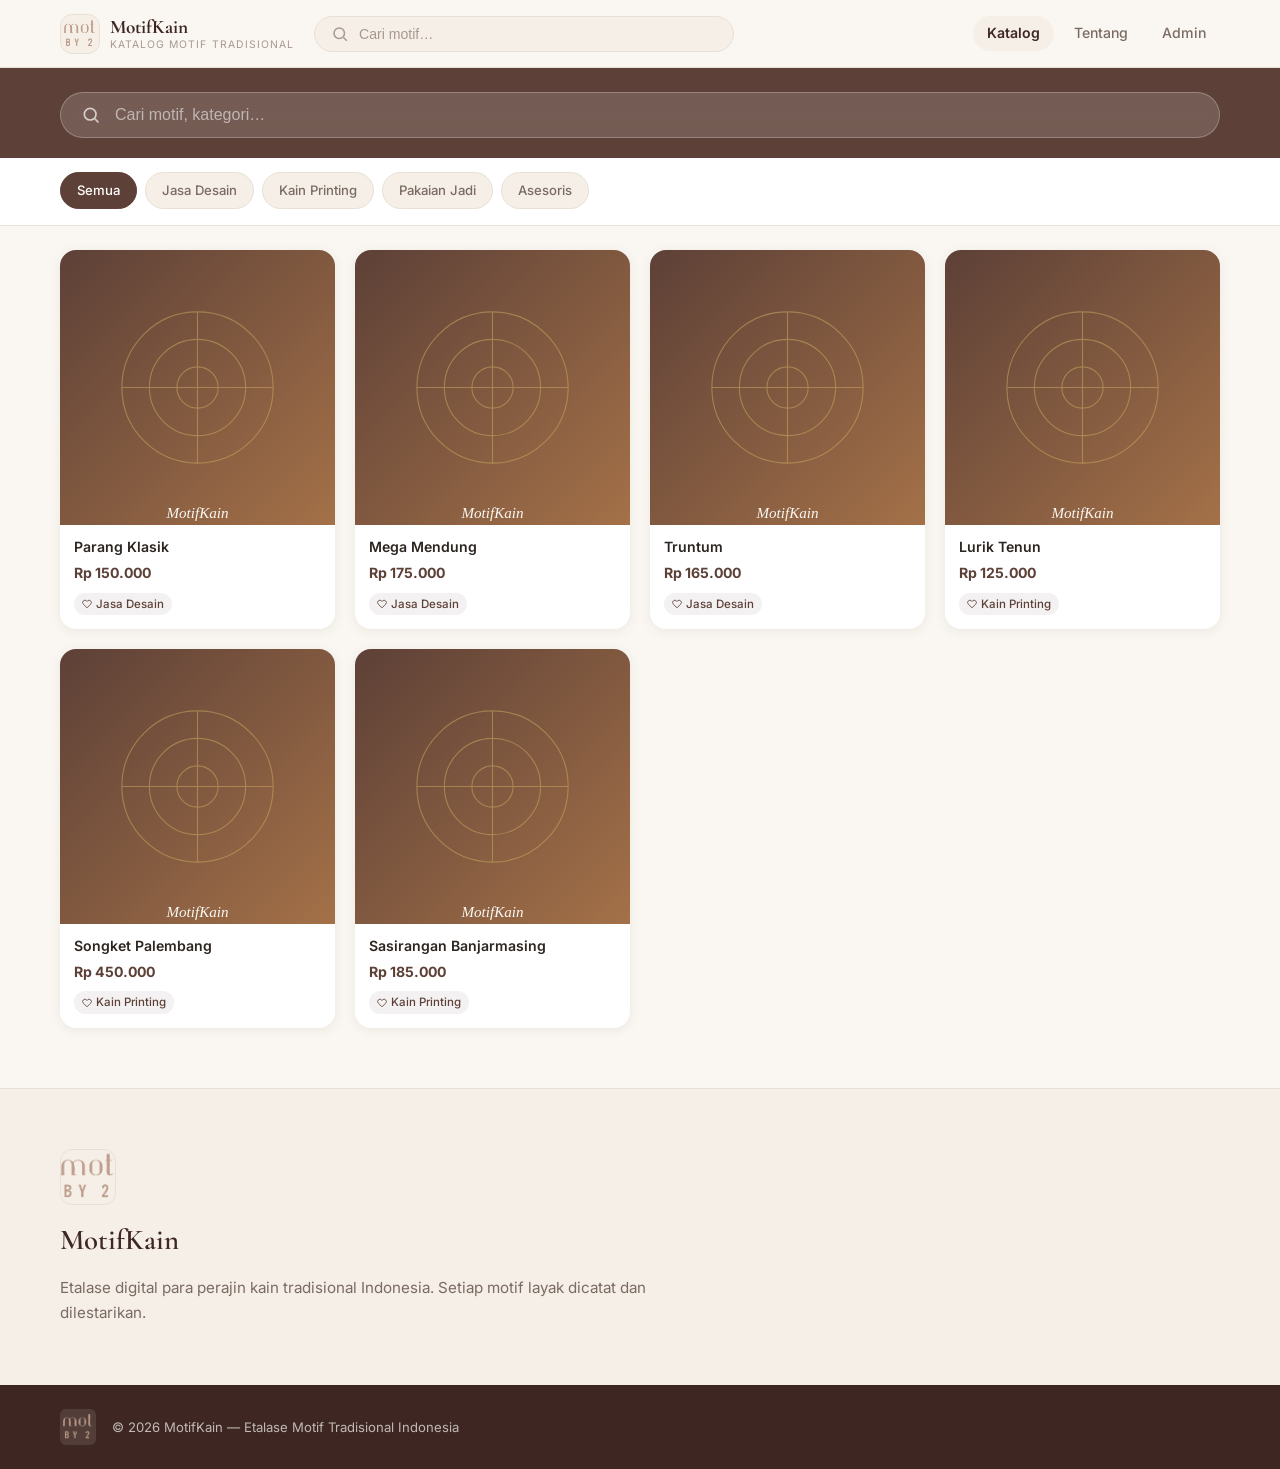
==== commit 05cd3397: "refactor: redesign katalog dengan grid style iswara_app - Hapus hero section, cerita, dan section or" ====
--- a/index.html
+++ b/index.html
@@ -4,19 +4,12 @@
   <meta charset="UTF-8" />
   <meta name="viewport" content="width=device-width, initial-scale=1.0" />
   <meta name="theme-color" content="#5D4037" />
-  <title>MotifKain — Katalog Motif Tradisional Nusantara</title>
-  <meta name="description" content="Telusuri koleksi motif kain tradisional Indonesia — batik, tenun, songket, sasirangan, dan lain-lain. Etalase digital untuk para perajin dan pencinta warisan budaya." />
-  <meta name="keywords" content="katalog motif kain, batik, tenun, songket, motif tradisional, motifkain" />
-  <meta property="og:title" content="MotifKain — Katalog Motif Tradisional Nusantara" />
-  <meta property="og:description" content="Telusuri ribuan motif kain tradisional Indonesia." />
-  <meta property="og:type" content="website" />
-  <meta property="og:url" content="https://katalog.motifkain.com" />
-
+  <title>MotifKain — Katalog Motif Tradisional</title>
+  <meta name="description" content="Telusuri koleksi motif kain tradisional Indonesia." />
   <link rel="icon" type="image/png" href="logo/logo_motifkain.png" />
   <link rel="preconnect" href="https://fonts.googleapis.com" />
   <link rel="preconnect" href="https://fonts.gstatic.com" crossorigin />
   <link href="https://fonts.googleapis.com/css2?family=Cormorant+Garamond:wght@400;500;600;700&family=Inter:wght@300;400;500;600;700&display=swap" rel="stylesheet" />
-
   <link rel="stylesheet" href="assets/css/style.css" />
   <script src="config.js" defer></script>
   <script src="assets/js/app.js" defer></script>
@@ -26,169 +19,94 @@
 <!-- ==================== HEADER ==================== -->
 <header class="site-header" id="siteHeader">
   <div class="container header-inner">
-    <a href="#beranda" class="brand" aria-label="MotifKain Beranda">
+    <a href="#" class="brand" aria-label="MotifKain">
       <img src="logo/logo_motifkain.png" alt="MotifKain" class="brand-logo" />
       <span class="brand-text">
         <span class="brand-name">MotifKain</span>
-        <span class="brand-tagline">Warisan · Filosofi · Kehidupan</span>
+        <span class="brand-tagline">Katalog Motif Tradisional</span>
       </span>
     </a>
 
-    <nav class="nav-primary" aria-label="Menu utama">
-      <a href="#beranda">Beranda</a>
-      <a href="#koleksi">Koleksi</a>
-      <a href="#cerita">Cerita</a>
-      <a href="#tentang">Tentang</a>
+    <div class="header-search">
+      <svg viewBox="0 0 24 24" width="18" height="18" fill="none" stroke="currentColor" stroke-width="2" aria-hidden="true"><circle cx="11" cy="11" r="7"/><path d="M21 21l-4.3-4.3"/></svg>
+      <input type="search" id="searchInput" placeholder="Cari motif…" aria-label="Cari motif" autocomplete="off" />
+    </div>
+
+    <nav class="header-nav" aria-label="Navigasi">
+      <a href="#" class="nav-link active">Katalog</a>
+      <a href="#tentang" class="nav-link">Tentang</a>
+      <a href="#" id="headerAdmin" class="nav-link" hidden>Admin</a>
     </nav>
-
-    <div class="header-actions">
-      <button class="search-toggle" id="searchToggle" aria-label="Buka pencarian">
-        <svg viewBox="0 0 24 24" width="20" height="20" fill="none" stroke="currentColor" stroke-width="2"><circle cx="11" cy="11" r="7"/><path d="M21 21l-4.3-4.3"/></svg>
-      </button>
-    </div>
-  </div>
-
-  <!-- Search bar (collapsed) -->
-  <div class="search-bar" id="searchBar" hidden>
-    <div class="container">
-      <form class="search-form" role="search" id="searchForm">
-        <svg viewBox="0 0 24 24" width="18" height="18" fill="none" stroke="currentColor" stroke-width="2"><circle cx="11" cy="11" r="7"/><path d="M21 21l-4.3-4.3"/></svg>
-        <input type="search" id="searchInput" placeholder="Cari motif, kategori, atau daerah…" aria-label="Cari motif" autocomplete="off" />
-        <button type="button" class="search-close" id="searchClose" aria-label="Tutup pencarian">×</button>
-      </form>
-    </div>
   </div>
 </header>
 
-<main id="beranda">
+<main>
 
-<!-- ==================== HERO ==================== -->
-<section class="hero">
-  <div class="hero-pattern" aria-hidden="true"></div>
-  <div class="container hero-inner">
-    <div class="hero-content">
-      <span class="hero-eyebrow">Warisan Budaya Nusantara</span>
-      <h1 class="hero-title">
-        Ribuan Motif Kain<br>
-        <em>Tradisional Indonesia</em>
-      </h1>
-      <p class="hero-desc">
-        Telusuri etalase digital batik, tenun, songket, dan motif kain lainnya dari berbagai penjuru nusantara — dari perajin untuk Anda yang menghargai warisan.
-      </p>
-      <div class="hero-actions">
-        <a href="#koleksi" class="btn btn-primary">Telusuri Koleksi</a>
-        <a href="#cerita" class="btn btn-ghost">Cerita Motif</a>
-      </div>
-      <div class="hero-stats" id="heroStats" aria-label="Statistik singkat">
-        <div class="stat"><span class="stat-num" data-count="motif">—</span><span class="stat-label">Motif</span></div>
-        <div class="stat"><span class="stat-num" data-count="kategori">—</span><span class="stat-label">Kategori</span></div>
-        <div class="stat"><span class="stat-num" data-count="subkategori">—</span><span class="stat-label">Subkategori</span></div>
-        <div class="stat"><span class="stat-num" data-count="produk">—</span><span class="stat-label">Produk</span></div>
-      </div>
-    </div>
-    <div class="hero-art" aria-hidden="true">
-      <div class="hero-card hero-card-1"></div>
-      <div class="hero-card hero-card-2"></div>
-      <div class="hero-card hero-card-3"></div>
-      <img src="logo/logo_motifkain.png" alt="" class="hero-emblem" />
+<!-- ==================== SEARCH BAR ==================== -->
+<section class="search-section" id="searchSection">
+  <div class="container search-inner">
+    <div class="search-bar">
+      <svg viewBox="0 0 24 24" width="20" height="20" fill="none" stroke="currentColor" stroke-width="2" aria-hidden="true"><circle cx="11" cy="11" r="7"/><path d="M21 21l-4.3-4.3"/></svg>
+      <input type="search" id="searchInputBig" placeholder="Cari motif, kategori…" aria-label="Cari motif" autocomplete="off" />
+      <span class="search-result-count" id="resultCount" aria-live="polite"></span>
     </div>
   </div>
 </section>
 
-<!-- ==================== KOLEKSI ==================== -->
-<section class="section section-koleksi" id="koleksi">
+<!-- ==================== FILTER CHIPS ==================== -->
+<section class="filter-section" id="filterSection">
   <div class="container">
-    <header class="section-header">
-      <span class="section-eyebrow">Etalase</span>
-      <h2 class="section-title">Koleksi Motif</h2>
-      <p class="section-desc">Pilih kategori untuk menjelajahi motif berdasarkan jenis kain, teknik, atau asal daerah.</p>
-    </header>
-
-    <!-- Filter kategori (chip pill scrollable) -->
-    <div class="filter-bar" id="filterBar" role="tablist" aria-label="Filter kategori">
+    <div class="filter-scroll" id="filterBar" role="tablist" aria-label="Filter kategori">
       <button class="chip chip-active" data-filter="all" role="tab" aria-selected="true">Semua</button>
-      <!-- Chip lain di-render oleh app.js -->
-    </div>
-
-    <!-- Loading state -->
-    <div class="state state-loading" id="stateLoading" hidden>
-      <div class="spinner"></div>
-      <p>Memuat koleksi motif…</p>
-    </div>
-
-    <!-- Error state -->
-    <div class="state state-error" id="stateError" hidden>
-      <p class="state-title">Tidak dapat memuat data</p>
-      <p class="state-desc" id="stateErrorMsg">Periksa koneksi Anda atau coba lagi beberapa saat.</p>
-      <button class="btn btn-ghost" id="stateRetry">Coba Lagi</button>
-    </div>
-
-    <!-- Empty state -->
-    <div class="state state-empty" id="stateEmpty" hidden>
-      <p class="state-title">Belum ada motif</p>
-      <p class="state-desc">Koleksi sedang disiapkan. Silakan kembali lagi nanti.</p>
-    </div>
-
-    <!-- Grid motif -->
-    <div class="motif-grid" id="motifGrid">
-      <!-- Cards di-render oleh app.js -->
-    </div>
-
-    <!-- Pagination -->
-    <div class="pagination" id="pagination" hidden>
-      <button class="btn btn-ghost" id="loadMore">Muat Lebih Banyak</button>
     </div>
   </div>
 </section>
 
-<!-- ==================== CERITA ==================== -->
-<section class="section section-cerita" id="cerita">
+<!-- ==================== LOADING ==================== -->
+<div class="state-center" id="stateLoading" hidden>
+  <div class="spinner-lg"></div>
+  <p>Memuat koleksi motif…</p>
+</div>
+
+<!-- ==================== EMPTY ==================== -->
+<div class="state-center" id="stateEmpty" hidden>
+  <div class="state-icon">
+    <svg viewBox="0 0 24 24" width="56" height="56" fill="none" stroke="currentColor" stroke-width="1.2"><circle cx="11" cy="11" r="7"/><path d="M21 21l-4.3-4.3M8 11h6"/></svg>
+  </div>
+  <p class="state-title">Motif Tidak Ditemukan</p>
+  <p class="state-desc">Coba kata kunci atau filter lain.</p>
+</div>
+
+<!-- ==================== ERROR ==================== -->
+<div class="state-center" id="stateError" hidden>
+  <div class="state-icon state-icon-error">
+    <svg viewBox="0 0 24 24" width="56" height="56" fill="none" stroke="currentColor" stroke-width="1.2"><circle cx="12" cy="12" r="9"/><path d="M12 8v4M12 16h.01"/></svg>
+  </div>
+  <p class="state-title">Tidak Dapat Memuat Data</p>
+  <p class="state-desc" id="stateErrorMsg">Periksa koneksi Anda.</p>
+  <button class="btn btn-outline" id="stateRetry">Coba Lagi</button>
+</div>
+
+<!-- ==================== GRID ==================== -->
+<section class="grid-section" id="gridSection">
   <div class="container">
-    <header class="section-header">
-      <span class="section-eyebrow">Filosofi</span>
-      <h2 class="section-title">Cerita di Balik Motif</h2>
-      <p class="section-desc">Setiap motif menyimpan makna, proses, dan warisan.</p>
-    </header>
-
-    <div class="cerita-grid">
-      <article class="cerita-card">
-        <div class="cerita-icon" aria-hidden="true">
-          <svg viewBox="0 0 24 24" width="32" height="32" fill="none" stroke="currentColor" stroke-width="1.5"><path d="M12 2a10 10 0 100 20 10 10 0 000-20z"/><path d="M8 12c1.5-2 3-3 4-3s2.5 1 4 3-1 5-4 5-5.5-3-4-5z"/></svg>
-        </div>
-        <h3>Makna Filosofis</h3>
-        <p>Motif bukan sekadar pola — ia adalah doa, harapan, dan pesan leluhur yang ditenun ke dalam benang.</p>
-      </article>
-
-      <article class="cerita-card">
-        <div class="cerita-icon" aria-hidden="true">
-          <svg viewBox="0 0 24 24" width="32" height="32" fill="none" stroke="currentColor" stroke-width="1.5"><path d="M3 21l3-3M21 3l-3 3M6 6l12 12M3 21l5-5M21 3l-5 5"/></svg>
-        </div>
-        <h3>Proses Pembuatan</h3>
-        <p>Dari canting, pelorotan, hingga malam yang meleleh — tiap teknik punya cerita tentang kesabaran tangan.</p>
-      </article>
-
-      <article class="cerita-card">
-        <div class="cerita-icon" aria-hidden="true">
-          <svg viewBox="0 0 24 24" width="32" height="32" fill="none" stroke="currentColor" stroke-width="1.5"><path d="M4 14c2-4 4-6 8-6s6 2 8 6M4 14c2 2 4 4 8 4s6-2 8-4"/></svg>
-        </div>
-        <h3>Pewarna Alami</h3>
-        <p>Indigo, soga, mengkudu, kunyit — warna-warna tanah yang menyatu dengan serat tanpa meninggalkan jejak kimiawi.</p>
-      </article>
+    <div class="produk-grid" id="motifGrid"></div>
+    <div class="load-more-row" id="pagination" hidden>
+      <button class="btn btn-outline" id="loadMore">Muat Lebih Banyak</button>
     </div>
   </div>
 </section>
 
 <!-- ==================== TENTANG ==================== -->
-<section class="section section-tentang" id="tentang">
-  <div class="container tentang-inner">
-    <div class="tentang-content">
-      <span class="section-eyebrow">Tentang</span>
-      <h2 class="section-title">MotifKain</h2>
-      <p>MotifKain adalah etalase digital untuk para perajin dan pencinta kain tradisional Indonesia. Kami percaya setiap motif layak dicatat, diceritakan, dan dilestarikan — agar warisan ini tetap hidup untuk generasi mendatang.</p>
-      <p class="tentang-quote">"Kain adalah kulit kedua budaya."</p>
-    </div>
-    <div class="tentang-kontak" id="kontakList">
-      <!-- Di-render oleh app.js jika koleksi 'kontak' ada isinya -->
+<section class="tentang-section" id="tentang">
+  <div class="container">
+    <div class="tentang-card">
+      <div class="tentang-brand">
+        <img src="logo/logo_motifkain.png" alt="MotifKain" class="tentang-logo" />
+        <h2>MotifKain</h2>
+        <p>Etalase digital para perajin kain tradisional Indonesia. Setiap motif layak dicatat dan dilestarikan.</p>
+      </div>
+      <div class="kontak-grid" id="kontakList"></div>
     </div>
   </div>
 </section>
@@ -198,40 +116,21 @@
 <!-- ==================== FOOTER ==================== -->
 <footer class="site-footer">
   <div class="container footer-inner">
-    <div class="footer-brand">
-      <img src="logo/logo_motifkain.png" alt="MotifKain" class="footer-logo" />
-      <p>Etalase motif kain tradisional Indonesia.</p>
-    </div>
-    <nav class="footer-nav" aria-label="Menu footer">
-      <div>
-        <h4>Jelajahi</h4>
-        <a href="#beranda">Beranda</a>
-        <a href="#koleksi">Koleksi</a>
-        <a href="#cerita">Cerita</a>
-        <a href="#tentang">Tentang</a>
-      </div>
-      <div>
-        <h4>Hubungi</h4>
-        <a href="#tentang">Tentang Kami</a>
-        <a href="#" id="footerAdmin" hidden>Admin</a>
-      </div>
-    </nav>
-  </div>
-  <div class="footer-bottom container">
-    <small>© <span id="yearNow">2026</span> MotifKain. Semua karya adalah warisan bersama.</small>
+    <img src="logo/logo_motifkain.png" alt="MotifKain" class="footer-logo" />
+    <p class="footer-copy">© <span id="yearNow">2026</span> MotifKain — Etalase Motif Tradisional Indonesia</p>
   </div>
 </footer>
 
-<!-- ==================== MODAL DETAIL ==================== -->
+<!-- ==================== DETAIL MODAL ==================== -->
 <div class="modal" id="modalDetail" hidden role="dialog" aria-modal="true" aria-labelledby="modalDetailTitle">
   <div class="modal-backdrop" data-close></div>
   <div class="modal-panel">
     <button class="modal-close" data-close aria-label="Tutup">×</button>
 
-    <div class="detail-gallery" id="detailGallery">
-      <!-- Gambar utama + thumbnail strip di-render oleh app.js -->
-    </div>
+    <!-- Gallery -->
+    <div class="detail-gallery" id="detailGallery"></div>
 
+    <!-- Info -->
     <div class="detail-body">
       <p class="detail-crumb" id="detailCrumb"></p>
       <h2 class="detail-title" id="modalDetailTitle"></h2>
@@ -240,27 +139,32 @@
       <p class="detail-desc" id="detailDesc"></p>
 
       <div class="detail-warna" id="detailWarna" hidden>
-        <h4>Warna Tersedia</h4>
+        <h4>Varian Warna</h4>
         <div class="warna-list" id="warnaList"></div>
       </div>
 
       <div class="detail-actions" id="detailActions" hidden>
         <a href="#" class="btn btn-primary" id="btnWaDesainer" target="_blank" rel="noopener">Hubungi Desainer</a>
-        <a href="#" class="btn btn-ghost" id="btnWaPemasaran" target="_blank" rel="noopener">Info Pemasaran</a>
+        <a href="#" class="btn btn-outline" id="btnWaPemasaran" target="_blank" rel="noopener">Info Pemasaran</a>
       </div>
     </div>
   </div>
 </div>
 
-<!-- ==================== LIGHTBOX GAMBAR ==================== -->
-<div class="lightbox" id="lightbox" hidden role="dialog" aria-modal="true">
+<!-- ==================== LIGHTBOX ZOOM ==================== -->
+<div class="lightbox" id="lightbox" hidden role="dialog" aria-modal="true" aria-label="Gambar motif">
+  <div class="lightbox-bg"></div>
   <button class="lightbox-close" aria-label="Tutup">×</button>
   <button class="lightbox-prev" aria-label="Sebelumnya">‹</button>
+  <div class="lightbox-center">
+    <img id="lightboxImg" alt="" />
+    <p class="lightbox-caption" id="lightboxCaption"></p>
+  </div>
   <button class="lightbox-next" aria-label="Berikutnya">›</button>
-  <img id="lightboxImg" alt="" />
+  <div class="lightbox-counter" id="lightboxCounter"></div>
 </div>
 
-<!-- ==================== NOTIF ==================== -->
+<!-- ==================== TOAST ==================== -->
 <div class="toast" id="toast" hidden></div>
 
 </body>
--- a/assets/css/style.css
+++ b/assets/css/style.css
@@ -1,160 +1,65 @@
 /* =====================================================================
    MotifKain — Katalog Publik
-   Palet: cokelat kayu + krem aged-paper + aksen emas antik
+   Desain: Grid kartu produk minimalis, terinspirasi iswara_app
    ===================================================================== */
 
 /* ---------- Design tokens ---------- */
 :root {
-  /* Primary — cokelat kayu */
-  --color-primary:        #5D4037;
-  --color-primary-light:  #8B6F47;
-  --color-primary-dark:   #3E2723;
-
-  /* Accent — emas antik */
-  --color-accent:         #C9A961;
-  --color-accent-dark:    #A88A3F;
-
-  /* Secondary — kayu manis */
-  --color-secondary:      #A47148;
-
-  /* Surfaces — aged paper */
-  --color-bg:             #FAF7F2;
-  --color-bg-soft:        #F3EDE3;
-  --color-card:           #FFFFFF;
-  --color-card-alt:       #FBF7F0;
-
-  /* Text */
-  --color-text:           #2C2520;
-  --color-text-soft:      #6B5D54;
-  --color-text-muted:     #9B8B80;
-  --color-text-inverse:   #FAF7F2;
-
-  /* Lines & states */
-  --color-border:         #E5DFD3;
-  --color-border-soft:    #EFE9DC;
-  --color-success:        #4A7A4F;
-  --color-warning:        #C18A2F;
-  --color-error:          #B0413E;
-
-  /* Typography */
+  --color-primary:       #5D4037;
+  --color-primary-light: #8B6F47;
+  --color-primary-dark:  #3E2723;
+  --color-accent:        #C9A961;
+  --color-bg:            #FAF7F2;
+  --color-bg-card:       #FFFFFF;
+  --color-bg-alt:        #F5EFE7;
+  --color-text:          #2C2520;
+  --color-text-soft:    #7A6B63;
+  --color-text-muted:    #A89890;
+  --color-border:        #E8E0D5;
+  --color-success:       #4A7A4F;
+
   --font-display: "Cormorant Garamond", "Georgia", serif;
-  --font-body:    "Inter", -apple-system, BlinkMacSystemFont, "Segoe UI", Roboto, sans-serif;
-
-  /* Spacing scale */
-  --sp-1: 4px;
-  --sp-2: 8px;
-  --sp-3: 12px;
-  --sp-4: 16px;
-  --sp-5: 20px;
-  --sp-6: 24px;
-  --sp-7: 32px;
-  --sp-8: 40px;
-  --sp-9: 56px;
-  --sp-10: 72px;
-  --sp-11: 96px;
-
-  /* Radius */
-  --r-sm: 6px;
-  --r-md: 10px;
-  --r-lg: 16px;
-  --r-xl: 24px;
+  --font-body:    "Inter", -apple-system, BlinkMacSystemFont, "Segoe UI", sans-serif;
+
+  --r-sm:   6px;
+  --r-md:   12px;
+  --r-lg:   16px;
+  --r-xl:   20px;
   --r-pill: 999px;
 
-  /* Shadow */
-  --sh-sm: 0 1px 2px rgba(60, 40, 30, 0.06);
-  --sh-md: 0 2px 8px rgba(60, 40, 30, 0.08);
-  --sh-lg: 0 6px 20px rgba(60, 40, 30, 0.10);
-  --sh-xl: 0 12px 36px rgba(60, 40, 30, 0.14);
-
-  /* Layout */
-  --container-max: 1180px;
-  --header-h: 76px;
+  --sh-card: 0 2px 12px rgba(60,40,30,.08);
+  --sh-card-hover: 0 8px 28px rgba(60,40,30,.14);
+
+  --container-max: 1200px;
+  --header-h: 68px;
 }
 
 /* ---------- Reset ---------- */
-*,
-*::before,
-*::after { box-sizing: border-box; }
-
+*, *::before, *::after { box-sizing: border-box; }
 html { -webkit-text-size-adjust: 100%; scroll-behavior: smooth; }
 
 body {
   margin: 0;
   font-family: var(--font-body);
-  font-size: 16px;
+  font-size: 15px;
   line-height: 1.6;
   color: var(--color-text);
   background: var(--color-bg);
   -webkit-font-smoothing: antialiased;
-  -moz-osx-font-smoothing: grayscale;
-}
-
-img, svg { display: block; max-width: 100%; }
-
-a {
-  color: inherit;
-  text-decoration: none;
-  transition: color 180ms ease;
-}
-a:hover { color: var(--color-accent-dark); }
-
-button { font: inherit; cursor: pointer; }
-
-h1, h2, h3, h4 {
-  font-family: var(--font-display);
-  font-weight: 600;
-  color: var(--color-primary-dark);
-  line-height: 1.2;
-  margin: 0;
-}
-
-p { margin: 0 0 var(--sp-3); }
+  min-height: 100vh;
+}
+
+img { display: block; max-width: 100%; }
+a { color: inherit; text-decoration: none; }
+button { font: inherit; cursor: pointer; border: none; background: none; }
+h1,h2,h3,h4 { font-family: var(--font-display); font-weight: 600; margin: 0; color: var(--color-primary-dark); }
+p { margin: 0; }
 
 .container {
   width: 100%;
   max-width: var(--container-max);
   margin: 0 auto;
-  padding: 0 var(--sp-5);
-}
-
-/* ---------- Utility ---------- */
-.btn {
-  display: inline-flex;
-  align-items: center;
-  justify-content: center;
-  gap: var(--sp-2);
-  padding: var(--sp-3) var(--sp-6);
-  border-radius: var(--r-pill);
-  font-weight: 500;
-  font-size: 0.95rem;
-  letter-spacing: 0.01em;
-  border: 1px solid transparent;
-  cursor: pointer;
-  transition: all 200ms ease;
-  text-decoration: none;
-  white-space: nowrap;
-}
-.btn-primary {
-  background: var(--color-primary);
-  color: var(--color-text-inverse);
-  border-color: var(--color-primary);
-}
-.btn-primary:hover {
-  background: var(--color-primary-dark);
-  border-color: var(--color-primary-dark);
-  color: var(--color-text-inverse);
-  transform: translateY(-1px);
-  box-shadow: var(--sh-md);
-}
-.btn-ghost {
-  background: transparent;
-  color: var(--color-primary-dark);
-  border-color: var(--color-border);
-}
-.btn-ghost:hover {
-  background: var(--color-card-alt);
-  border-color: var(--color-accent);
-  color: var(--color-primary-dark);
+  padding: 0 20px;
 }
 
 /* ---------- Header ---------- */
@@ -162,919 +67,780 @@
   position: sticky;
   top: 0;
   z-index: 50;
-  background: rgba(250, 247, 242, 0.92);
-  backdrop-filter: saturate(180%) blur(14px);
-  -webkit-backdrop-filter: saturate(180%) blur(14px);
-  border-bottom: 1px solid var(--color-border-soft);
+  background: rgba(250, 247, 242, 0.96);
+  backdrop-filter: blur(12px);
+  -webkit-backdrop-filter: blur(12px);
+  border-bottom: 1px solid var(--color-border);
+  height: var(--header-h);
+  display: flex;
+  align-items: center;
 }
 .header-inner {
-  height: var(--header-h);
-  display: flex;
-  align-items: center;
-  gap: var(--sp-6);
+  display: flex;
+  align-items: center;
+  gap: 20px;
+  height: 100%;
 }
 
 .brand {
   display: flex;
   align-items: center;
-  gap: var(--sp-3);
+  gap: 10px;
   flex-shrink: 0;
+  text-decoration: none;
 }
 .brand-logo {
-  width: 44px;
-  height: 44px;
+  width: 40px;
+  height: 40px;
   border-radius: var(--r-md);
   object-fit: cover;
-  background: var(--color-card-alt);
-  padding: 4px;
+  background: var(--color-bg-alt);
   border: 1px solid var(--color-border);
-}
-.brand-text {
-  display: flex;
-  flex-direction: column;
-  line-height: 1.1;
-}
+  padding: 3px;
+}
+.brand-text { display: flex; flex-direction: column; line-height: 1.1; }
 .brand-name {
   font-family: var(--font-display);
+  font-size: 1.2rem;
   font-weight: 700;
-  font-size: 1.35rem;
   color: var(--color-primary-dark);
-  letter-spacing: 0.01em;
 }
 .brand-tagline {
-  font-size: 0.7rem;
+  font-size: 0.65rem;
+  letter-spacing: 0.1em;
+  text-transform: uppercase;
   color: var(--color-text-muted);
-  letter-spacing: 0.12em;
-  text-transform: uppercase;
-  margin-top: 2px;
-}
-
-.nav-primary {
-  display: flex;
-  gap: var(--sp-7);
-  margin-left: auto;
-}
-.nav-primary a {
-  font-size: 0.95rem;
-  color: var(--color-text-soft);
-  font-weight: 500;
-  position: relative;
-  padding: var(--sp-2) 0;
-}
-.nav-primary a:hover { color: var(--color-primary-dark); }
-.nav-primary a::after {
-  content: "";
-  position: absolute;
-  bottom: -2px;
-  left: 0;
-  width: 0;
-  height: 2px;
-  background: var(--color-accent);
-  transition: width 220ms ease;
-}
-.nav-primary a:hover::after { width: 100%; }
-
-.header-actions { display: flex; align-items: center; gap: var(--sp-2); }
-.search-toggle {
-  width: 40px;
-  height: 40px;
-  border-radius: var(--r-pill);
-  background: transparent;
-  border: 1px solid var(--color-border);
-  color: var(--color-primary-dark);
-  display: grid;
-  place-items: center;
-  transition: all 180ms ease;
-}
-.search-toggle:hover {
-  background: var(--color-primary);
-  color: var(--color-text-inverse);
-  border-color: var(--color-primary);
-}
-
-.search-bar {
-  border-top: 1px solid var(--color-border-soft);
-  background: var(--color-bg-soft);
-  padding: var(--sp-3) 0;
-}
-.search-form {
-  display: flex;
-  align-items: center;
-  gap: var(--sp-3);
-  background: var(--color-card);
+  margin-top: 1px;
+}
+
+.header-search {
+  flex: 1;
+  max-width: 420px;
+  display: flex;
+  align-items: center;
+  gap: 8px;
+  background: var(--color-bg-alt);
   border: 1px solid var(--color-border);
   border-radius: var(--r-pill);
-  padding: var(--sp-2) var(--sp-4);
-  box-shadow: var(--sh-sm);
-}
-.search-form svg { color: var(--color-text-soft); flex-shrink: 0; }
-.search-form input {
+  padding: 8px 16px;
+  transition: border-color 180ms;
+}
+.header-search:focus-within { border-color: var(--color-primary-light); }
+.header-search svg { color: var(--color-text-muted); flex-shrink: 0; }
+.header-search input {
   flex: 1;
   border: none;
   outline: none;
   background: transparent;
-  font-size: 0.95rem;
+  font-size: 0.88rem;
   color: var(--color-text);
-  padding: var(--sp-2) 0;
-}
-.search-form input::placeholder { color: var(--color-text-muted); }
-.search-close {
-  width: 28px;
-  height: 28px;
+}
+.header-search input::placeholder { color: var(--color-text-muted); }
+
+.header-nav {
+  display: flex;
+  align-items: center;
+  gap: 6px;
+  margin-left: auto;
+  flex-shrink: 0;
+}
+.nav-link {
+  padding: 6px 14px;
+  border-radius: var(--r-pill);
+  font-size: 0.88rem;
+  font-weight: 500;
+  color: var(--color-text-soft);
+  transition: all 160ms;
+  text-decoration: none;
+}
+.nav-link:hover { color: var(--color-primary-dark); background: var(--color-bg-alt); }
+.nav-link.active { color: var(--color-primary-dark); background: var(--color-bg-alt); font-weight: 600; }
+
+/* ---------- Search section ---------- */
+.search-section {
+  background: var(--color-primary);
+  padding: 24px 0 20px;
+}
+.search-inner { }
+.search-bar {
+  display: flex;
+  align-items: center;
+  gap: 12px;
+  background: rgba(255,255,255,0.15);
+  border: 1px solid rgba(255,255,255,0.25);
+  border-radius: var(--r-pill);
+  padding: 12px 20px;
+  backdrop-filter: blur(8px);
+  transition: border-color 180ms;
+}
+.search-bar:focus-within { border-color: rgba(255,255,255,0.5); }
+.search-bar svg { color: rgba(255,255,255,0.7); flex-shrink: 0; }
+.search-bar input {
+  flex: 1;
   border: none;
-  background: var(--color-bg-soft);
-  border-radius: var(--r-pill);
-  color: var(--color-text-soft);
-  font-size: 1.2rem;
-  line-height: 1;
-  display: grid;
-  place-items: center;
-}
-.search-close:hover { background: var(--color-border); }
-
-/* ---------- Hero ---------- */
-.hero {
-  position: relative;
-  padding: var(--sp-11) 0 var(--sp-10);
-  overflow: hidden;
-  background:
-    linear-gradient(180deg, var(--color-bg) 0%, var(--color-bg-soft) 100%);
-}
-.hero-pattern {
-  position: absolute;
-  inset: 0;
-  opacity: 0.05;
-  background-image:
-    radial-gradient(circle at 20% 30%, var(--color-primary) 1px, transparent 1px),
-    radial-gradient(circle at 70% 60%, var(--color-accent) 1px, transparent 1px),
-    radial-gradient(circle at 40% 80%, var(--color-primary-light) 1px, transparent 1px);
-  background-size: 80px 80px, 100px 100px, 120px 120px;
-  pointer-events: none;
-}
-.hero-inner {
-  position: relative;
-  display: grid;
-  grid-template-columns: 1.2fr 1fr;
-  gap: var(--sp-9);
-  align-items: center;
-}
-.hero-eyebrow {
-  display: inline-block;
-  font-size: 0.78rem;
-  letter-spacing: 0.18em;
-  text-transform: uppercase;
-  color: var(--color-accent-dark);
-  font-weight: 600;
-  padding-bottom: var(--sp-3);
-  border-bottom: 2px solid var(--color-accent);
-  margin-bottom: var(--sp-5);
-}
-.hero-title {
-  font-size: clamp(2.5rem, 5vw, 4.2rem);
-  font-weight: 600;
-  margin-bottom: var(--sp-5);
-  color: var(--color-primary-dark);
-  letter-spacing: -0.01em;
-}
-.hero-title em {
-  font-style: italic;
-  color: var(--color-accent-dark);
-  font-weight: 500;
-}
-.hero-desc {
-  font-size: 1.1rem;
-  color: var(--color-text-soft);
-  line-height: 1.65;
-  max-width: 540px;
-  margin-bottom: var(--sp-7);
-}
-.hero-actions {
-  display: flex;
-  gap: var(--sp-3);
-  flex-wrap: wrap;
-  margin-bottom: var(--sp-9);
-}
-.hero-stats {
-  display: grid;
-  grid-template-columns: repeat(4, 1fr);
-  gap: var(--sp-4);
-  max-width: 540px;
-}
-.stat {
-  display: flex;
-  flex-direction: column;
-  padding: var(--sp-4);
-  background: var(--color-card);
-  border: 1px solid var(--color-border-soft);
-  border-radius: var(--r-md);
-  text-align: center;
-}
-.stat-num {
-  font-family: var(--font-display);
-  font-size: 1.8rem;
-  font-weight: 700;
-  color: var(--color-primary-dark);
-  line-height: 1;
-}
-.stat-label {
-  font-size: 0.75rem;
-  letter-spacing: 0.1em;
-  text-transform: uppercase;
-  color: var(--color-text-muted);
-  margin-top: var(--sp-2);
-}
-
-/* Hero art — stacked cards illusion */
-.hero-art {
-  position: relative;
-  height: 460px;
-  display: grid;
-  place-items: center;
-}
-.hero-card {
-  position: absolute;
-  border-radius: var(--r-lg);
-  box-shadow: var(--sh-xl);
-  background: linear-gradient(135deg, var(--color-card-alt), var(--color-bg-soft));
-  border: 1px solid var(--color-border);
-}
-.hero-card-1 {
-  width: 200px;
-  height: 280px;
-  top: 10%;
-  left: 5%;
-  transform: rotate(-8deg);
-  background: linear-gradient(135deg, #5D4037 0%, #8B6F47 100%);
-}
-.hero-card-2 {
-  width: 220px;
-  height: 300px;
-  top: 18%;
-  right: 8%;
-  transform: rotate(6deg);
-  background: linear-gradient(135deg, #A47148 0%, #C9A961 100%);
-}
-.hero-card-3 {
-  width: 180px;
-  height: 240px;
-  bottom: 8%;
-  left: 30%;
-  transform: rotate(-3deg);
-  background: linear-gradient(135deg, #3E2723 0%, #5D4037 100%);
-}
-.hero-emblem {
-  position: relative;
-  width: 120px;
-  height: 120px;
-  border-radius: var(--r-pill);
-  background: var(--color-card);
-  padding: 14px;
-  box-shadow: var(--sh-xl);
-  border: 4px solid var(--color-bg);
-  z-index: 2;
-}
-
-/* ---------- Sections ---------- */
-.section {
-  padding: var(--sp-10) 0;
-}
-.section-koleksi { background: var(--color-bg); }
-.section-cerita  { background: var(--color-card-alt); }
-.section-tentang { background: var(--color-bg-soft); }
-
-.section-header {
-  text-align: center;
-  max-width: 640px;
-  margin: 0 auto var(--sp-9);
-}
-.section-eyebrow {
-  display: inline-block;
-  font-size: 0.78rem;
-  letter-spacing: 0.18em;
-  text-transform: uppercase;
-  color: var(--color-accent-dark);
-  font-weight: 600;
-  margin-bottom: var(--sp-3);
-}
-.section-title {
-  font-size: clamp(2rem, 4vw, 3rem);
-  margin-bottom: var(--sp-3);
-}
-.section-desc {
-  font-size: 1.05rem;
-  color: var(--color-text-soft);
-}
+  outline: none;
+  background: transparent;
+  font-size: 1rem;
+  color: #fff;
+}
+.search-bar input::placeholder { color: rgba(255,255,255,0.55); }
+.search-result-count {
+  font-size: 0.8rem;
+  color: rgba(255,255,255,0.65);
+  white-space: nowrap;
+  display: none;
+}
+.search-result-count.visible { display: block; }
 
 /* ---------- Filter chips ---------- */
-.filter-bar {
-  display: flex;
-  gap: var(--sp-2);
-  flex-wrap: wrap;
-  justify-content: center;
-  margin-bottom: var(--sp-7);
-  padding: var(--sp-3) 0;
-}
+.filter-section {
+  background: var(--color-bg-card);
+  border-bottom: 1px solid var(--color-border);
+  padding: 14px 0;
+  position: sticky;
+  top: var(--header-h);
+  z-index: 40;
+}
+.filter-scroll {
+  display: flex;
+  gap: 8px;
+  overflow-x: auto;
+  padding-bottom: 2px;
+  -webkit-overflow-scrolling: touch;
+  scrollbar-width: none;
+}
+.filter-scroll::-webkit-scrollbar { display: none; }
+
 .chip {
   display: inline-flex;
   align-items: center;
-  gap: var(--sp-2);
-  padding: var(--sp-2) var(--sp-5);
+  padding: 7px 16px;
   border-radius: var(--r-pill);
-  background: var(--color-card);
+  background: var(--color-bg-alt);
   color: var(--color-text-soft);
   border: 1px solid var(--color-border);
-  font-size: 0.9rem;
+  font-size: 0.82rem;
   font-weight: 500;
+  white-space: nowrap;
   cursor: pointer;
-  transition: all 180ms ease;
-}
-.chip:hover {
-  border-color: var(--color-accent);
-  color: var(--color-primary-dark);
-}
+  transition: all 160ms;
+  flex-shrink: 0;
+}
+.chip:hover { border-color: var(--color-primary-light); color: var(--color-primary-dark); }
 .chip-active {
   background: var(--color-primary);
-  color: var(--color-text-inverse);
+  color: #fff;
   border-color: var(--color-primary);
 }
-.chip-active:hover {
-  background: var(--color-primary-dark);
-  color: var(--color-text-inverse);
-}
-.chip-count {
-  font-size: 0.75rem;
-  padding: 1px 7px;
-  border-radius: var(--r-pill);
-  background: rgba(0, 0, 0, 0.06);
+.chip-active:hover { background: var(--color-primary-dark); border-color: var(--color-primary-dark); }
+
+/* ---------- State: loading / empty / error ---------- */
+.state-center {
+  text-align: center;
+  padding: 80px 20px;
+  display: flex;
+  flex-direction: column;
+  align-items: center;
+  gap: 12px;
+}
+.state-center[hidden] { display: none; }
+.state-icon {
+  color: var(--color-text-muted);
+  margin-bottom: 8px;
+}
+.state-icon-error { color: #B0413E; }
+.spinner-lg {
+  width: 44px;
+  height: 44px;
+  border: 3px solid var(--color-border);
+  border-top-color: var(--color-primary);
+  border-radius: 50%;
+  animation: spin 0.7s linear infinite;
+  margin-bottom: 8px;
+}
+@keyframes spin { to { transform: rotate(360deg); } }
+.state-title {
+  font-family: var(--font-display);
+  font-size: 1.3rem;
   font-weight: 600;
-}
-.chip-active .chip-count {
-  background: rgba(255, 255, 255, 0.18);
-}
-
-/* ---------- Motif grid ---------- */
-.motif-grid {
+  color: var(--color-primary-dark);
+}
+.state-desc {
+  font-size: 0.9rem;
+  color: var(--color-text-soft);
+  max-width: 320px;
+}
+
+/* ---------- Grid section ---------- */
+.grid-section { padding: 24px 0 60px; }
+
+.produk-grid {
   display: grid;
   grid-template-columns: repeat(2, 1fr);
-  gap: var(--sp-5);
-}
-@media (min-width: 768px) { .motif-grid { grid-template-columns: repeat(3, 1fr); } }
-@media (min-width: 1024px) { .motif-grid { grid-template-columns: repeat(4, 1fr); } }
-
-.motif-card {
-  background: var(--color-card);
-  border: 1px solid var(--color-border-soft);
+  gap: 16px;
+}
+@media (min-width: 640px)  { .produk-grid { grid-template-columns: repeat(3, 1fr); } }
+@media (min-width: 960px)  { .produk-grid { grid-template-columns: repeat(4, 1fr); gap: 20px; } }
+
+/* ---------- Product card ---------- */
+.produk-card {
+  background: var(--color-bg-card);
   border-radius: var(--r-lg);
+  box-shadow: var(--sh-card);
   overflow: hidden;
-  box-shadow: var(--sh-sm);
   cursor: pointer;
-  transition: all 220ms ease;
+  transition: transform 220ms ease, box-shadow 220ms ease;
   display: flex;
   flex-direction: column;
 }
-.motif-card:hover {
-  transform: translateY(-3px);
-  box-shadow: var(--sh-lg);
-  border-color: var(--color-accent);
-}
-.motif-img-wrap {
+.produk-card:hover {
+  transform: translateY(-4px);
+  box-shadow: var(--sh-card-hover);
+}
+
+/* Image area */
+.card-img-wrap {
   position: relative;
+  background: var(--color-bg-alt);
   aspect-ratio: 1 / 1;
-  background: linear-gradient(135deg, var(--color-bg-soft), var(--color-card-alt));
   overflow: hidden;
 }
-.motif-img {
+.card-img {
   width: 100%;
   height: 100%;
   object-fit: cover;
-  transition: transform 320ms ease;
-}
-.motif-card:hover .motif-img { transform: scale(1.04); }
-.motif-img-placeholder {
+  transition: transform 280ms ease;
+}
+.produk-card:hover .card-img { transform: scale(1.04); }
+
+/* Badge jumlah foto */
+.card-img-badge {
   position: absolute;
-  inset: 0;
+  top: 8px;
+  right: 8px;
+  background: rgba(0,0,0,0.55);
+  color: #fff;
+  font-size: 0.7rem;
+  font-weight: 600;
+  padding: 3px 8px;
+  border-radius: var(--r-pill);
+  backdrop-filter: blur(4px);
+  display: flex;
+  align-items: center;
+  gap: 3px;
+}
+.card-img-badge svg { width: 12px; height: 12px; }
+
+/* Dot indicator (multiple images) */
+.card-img-dots {
+  position: absolute;
+  bottom: 8px;
+  left: 0;
+  right: 0;
+  display: flex;
+  justify-content: center;
+  gap: 4px;
+}
+.card-img-dot {
+  width: 6px;
+  height: 6px;
+  border-radius: 50%;
+  background: rgba(255,255,255,0.5);
+  transition: all 160ms;
+}
+.card-img-dot.active {
+  background: #fff;
+  width: 10px;
+  border-radius: 3px;
+}
+
+/* Placeholder no image */
+.card-img-placeholder {
+  width: 100%;
+  height: 100%;
+  display: flex;
+  flex-direction: column;
+  align-items: center;
+  justify-content: center;
+  gap: 8px;
+  color: var(--color-text-muted);
+  font-size: 0.8rem;
+  text-align: center;
+  padding: 16px;
+}
+.card-img-placeholder svg { opacity: 0.4; }
+
+/* Card info */
+.card-info {
+  padding: 12px 14px 14px;
+  display: flex;
+  flex-direction: column;
+  gap: 4px;
+  flex: 1;
+}
+.card-nama {
+  font-size: 0.88rem;
+  font-weight: 600;
+  color: var(--color-text);
+  line-height: 1.35;
+  display: -webkit-box;
+  -webkit-line-clamp: 2;
+  -webkit-box-orient: vertical;
+  overflow: hidden;
+}
+.card-harga {
+  font-size: 0.88rem;
+  font-weight: 700;
+  color: var(--color-primary);
+  margin-top: 2px;
+}
+.card-layanan {
+  display: inline-flex;
+  align-items: center;
+  gap: 4px;
+  font-size: 0.72rem;
+  color: var(--color-primary);
+  font-weight: 500;
+  background: rgba(93,64,55,0.07);
+  padding: 2px 8px;
+  border-radius: var(--r-pill);
+  width: fit-content;
+  margin-top: 4px;
+}
+.card-layanan svg { width: 10px; height: 10px; }
+
+/* ---------- Load more ---------- */
+.load-more-row {
+  text-align: center;
+  margin-top: 32px;
+}
+
+/* ---------- Buttons ---------- */
+.btn {
+  display: inline-flex;
+  align-items: center;
+  justify-content: center;
+  gap: 8px;
+  padding: 10px 22px;
+  border-radius: var(--r-md);
+  font-size: 0.9rem;
+  font-weight: 600;
+  cursor: pointer;
+  border: 1px solid transparent;
+  transition: all 180ms ease;
+  text-decoration: none;
+  white-space: nowrap;
+}
+.btn-primary {
+  background: var(--color-primary);
+  color: #fff;
+  border-color: var(--color-primary);
+}
+.btn-primary:hover {
+  background: var(--color-primary-dark);
+  border-color: var(--color-primary-dark);
+  transform: translateY(-1px);
+}
+.btn-outline {
+  background: transparent;
+  color: var(--color-primary);
+  border-color: var(--color-primary);
+}
+.btn-outline:hover {
+  background: var(--color-primary);
+  color: #fff;
+}
+.btn-ghost {
+  background: transparent;
+  color: var(--color-text-soft);
+  border-color: var(--color-border);
+}
+.btn-ghost:hover { background: var(--color-bg-alt); }
+
+/* ---------- Tentang section ---------- */
+.tentang-section {
+  background: var(--color-bg-alt);
+  padding: 60px 0;
+  border-top: 1px solid var(--color-border);
+}
+.tentang-card {
   display: grid;
-  place-items: center;
-  color: var(--color-text-muted);
+  grid-template-columns: 1fr;
+  gap: 32px;
+  align-items: start;
+}
+@media (min-width: 768px) { .tentang-card { grid-template-columns: 1.2fr 1fr; } }
+
+.tentang-brand {
+  display: flex;
+  flex-direction: column;
+  gap: 12px;
+}
+.tentang-logo {
+  width: 56px;
+  height: 56px;
+  border-radius: var(--r-md);
+  object-fit: cover;
+  border: 1px solid var(--color-border);
+}
+.tentang-brand h2 { font-size: 1.8rem; }
+.tentang-brand p { color: var(--color-text-soft); font-size: 0.95rem; line-height: 1.65; }
+
+.kontak-grid {
+  display: grid;
+  grid-template-columns: 1fr;
+  gap: 12px;
+}
+.kontak-card {
+  background: var(--color-bg-card);
+  border: 1px solid var(--color-border);
+  border-radius: var(--r-lg);
+  padding: 14px 16px;
+  display: flex;
+  align-items: center;
+  gap: 12px;
+  text-decoration: none;
+  transition: all 180ms;
+}
+.kontak-card:hover {
+  border-color: var(--color-primary-light);
+  transform: translateY(-2px);
+  box-shadow: var(--sh-card);
+}
+.kontak-avatar {
+  width: 44px;
+  height: 44px;
+  border-radius: 50%;
+  background: linear-gradient(135deg, var(--color-primary), var(--color-primary-light));
+  color: #fff;
   font-family: var(--font-display);
-  font-style: italic;
   font-size: 1.1rem;
-  padding: var(--sp-4);
-  text-align: center;
-}
-.motif-img-badge {
-  position: absolute;
-  top: var(--sp-3);
-  left: var(--sp-3);
-  background: rgba(62, 39, 35, 0.88);
-  color: var(--color-text-inverse);
-  padding: 4px var(--sp-3);
-  border-radius: var(--r-pill);
-  font-size: 0.7rem;
+  font-weight: 700;
+  display: flex;
+  align-items: center;
+  justify-content: center;
+  flex-shrink: 0;
+}
+.kontak-name { font-weight: 600; font-size: 0.9rem; color: var(--color-text); }
+.kontak-role {
+  font-size: 0.72rem;
   letter-spacing: 0.08em;
   text-transform: uppercase;
+  color: var(--color-accent);
   font-weight: 600;
-  backdrop-filter: blur(8px);
-}
-.motif-body {
-  padding: var(--sp-4);
-  flex: 1;
-  display: flex;
-  flex-direction: column;
-}
-.motif-crumb {
-  font-size: 0.72rem;
-  letter-spacing: 0.12em;
-  text-transform: uppercase;
-  color: var(--color-text-muted);
-  margin-bottom: var(--sp-2);
-}
-.motif-title {
-  font-family: var(--font-display);
-  font-size: 1.15rem;
-  font-weight: 600;
-  color: var(--color-primary-dark);
-  margin-bottom: var(--sp-2);
-  line-height: 1.3;
-}
-.motif-meta {
-  font-size: 0.85rem;
-  color: var(--color-text-soft);
-  display: flex;
-  gap: var(--sp-3);
-  flex-wrap: wrap;
-  margin-top: auto;
-  padding-top: var(--sp-3);
-  border-top: 1px solid var(--color-border-soft);
-}
-.motif-meta-item {
-  display: inline-flex;
+  margin-top: 2px;
+}
+.kontak-wa {
+  font-size: 0.8rem;
+  color: var(--color-success);
+  font-weight: 500;
+  margin-top: 2px;
+  display: flex;
   align-items: center;
   gap: 4px;
 }
-
-/* ---------- States ---------- */
-.state {
-  text-align: center;
-  padding: var(--sp-10) var(--sp-5);
-}
-.spinner {
-  width: 40px;
-  height: 40px;
-  border: 3px solid var(--color-border);
-  border-top-color: var(--color-primary);
-  border-radius: var(--r-pill);
-  animation: spin 700ms linear infinite;
-  margin: 0 auto var(--sp-4);
-}
-@keyframes spin { to { transform: rotate(360deg); } }
-.state-title {
-  font-family: var(--font-display);
-  font-size: 1.4rem;
-  color: var(--color-primary-dark);
-  margin-bottom: var(--sp-2);
-}
-.state-desc {
-  color: var(--color-text-soft);
-  margin-bottom: var(--sp-5);
-}
-
-/* ---------- Pagination ---------- */
-.pagination {
-  text-align: center;
-  margin-top: var(--sp-8);
-}
-
-/* ---------- Cerita grid ---------- */
-.cerita-grid {
-  display: grid;
-  grid-template-columns: 1fr;
-  gap: var(--sp-5);
-}
-@media (min-width: 768px) { .cerita-grid { grid-template-columns: repeat(3, 1fr); } }
-
-.cerita-card {
-  background: var(--color-card);
-  border: 1px solid var(--color-border-soft);
-  border-radius: var(--r-lg);
-  padding: var(--sp-7) var(--sp-5);
-  text-align: center;
-  transition: all 220ms ease;
-}
-.cerita-card:hover {
-  transform: translateY(-2px);
-  box-shadow: var(--sh-md);
-  border-color: var(--color-accent);
-}
-.cerita-icon {
-  display: inline-grid;
-  place-items: center;
-  width: 64px;
-  height: 64px;
-  border-radius: var(--r-pill);
-  background: var(--color-bg-soft);
-  color: var(--color-primary);
-  margin-bottom: var(--sp-4);
-}
-.cerita-card h3 {
-  font-size: 1.4rem;
-  margin-bottom: var(--sp-3);
-}
-.cerita-card p {
-  color: var(--color-text-soft);
-  font-size: 0.95rem;
-}
-
-/* ---------- Tentang ---------- */
-.tentang-inner {
-  display: grid;
-  grid-template-columns: 1fr;
-  gap: var(--sp-9);
-  align-items: start;
-}
-@media (min-width: 768px) { .tentang-inner { grid-template-columns: 1.4fr 1fr; } }
-.tentang-content p {
-  color: var(--color-text-soft);
-  font-size: 1.05rem;
-  line-height: 1.7;
-}
-.tentang-quote {
-  font-family: var(--font-display);
-  font-style: italic;
-  font-size: 1.3rem;
-  color: var(--color-primary);
-  border-left: 3px solid var(--color-accent);
-  padding-left: var(--sp-4);
-  margin-top: var(--sp-5);
-}
-.tentang-kontak {
-  display: grid;
-  gap: var(--sp-4);
-}
-.kontak-card {
-  background: var(--color-card);
-  border: 1px solid var(--color-border-soft);
-  border-radius: var(--r-lg);
-  padding: var(--sp-5);
-  display: flex;
-  align-items: center;
-  gap: var(--sp-4);
-  transition: all 200ms ease;
-}
-.kontak-card:hover {
-  border-color: var(--color-accent);
-  transform: translateY(-2px);
-  box-shadow: var(--sh-md);
-}
-.kontak-avatar {
-  width: 52px;
-  height: 52px;
-  border-radius: var(--r-pill);
-  background: linear-gradient(135deg, var(--color-primary), var(--color-primary-light));
-  color: var(--color-text-inverse);
-  display: grid;
-  place-items: center;
-  font-family: var(--font-display);
-  font-size: 1.3rem;
-  font-weight: 700;
-  flex-shrink: 0;
-}
-.kontak-info { flex: 1; min-width: 0; }
-.kontak-name {
-  font-weight: 600;
-  color: var(--color-primary-dark);
-  margin-bottom: 2px;
-}
-.kontak-role {
-  font-size: 0.78rem;
-  letter-spacing: 0.08em;
-  text-transform: uppercase;
-  color: var(--color-accent-dark);
-  font-weight: 600;
-}
-.kontak-wa {
-  display: inline-flex;
-  align-items: center;
-  gap: var(--sp-2);
-  color: var(--color-primary);
-  font-size: 0.85rem;
-  font-weight: 500;
-}
-.kontak-wa:hover { color: var(--color-primary-dark); }
 
 /* ---------- Footer ---------- */
 .site-footer {
   background: var(--color-primary-dark);
-  color: var(--color-text-inverse);
-  padding: var(--sp-9) 0 var(--sp-5);
+  color: rgba(250,247,242,0.7);
+  padding: 24px 0;
 }
 .footer-inner {
-  display: grid;
-  grid-template-columns: 1fr;
-  gap: var(--sp-7);
-  margin-bottom: var(--sp-7);
-}
-@media (min-width: 768px) {
-  .footer-inner { grid-template-columns: 1.2fr 2fr; }
-}
-.footer-brand p {
-  color: rgba(250, 247, 242, 0.7);
-  font-size: 0.95rem;
-  max-width: 320px;
+  display: flex;
+  align-items: center;
+  gap: 16px;
 }
 .footer-logo {
-  width: 56px;
-  height: 56px;
-  border-radius: var(--r-md);
-  background: var(--color-card);
-  padding: 4px;
-  margin-bottom: var(--sp-4);
-}
-.footer-nav {
-  display: grid;
-  grid-template-columns: repeat(2, 1fr);
-  gap: var(--sp-6);
-}
-.footer-nav h4 {
-  font-family: var(--font-body);
-  font-size: 0.78rem;
-  letter-spacing: 0.18em;
-  text-transform: uppercase;
-  color: var(--color-accent);
-  font-weight: 600;
-  margin-bottom: var(--sp-3);
-}
-.footer-nav a {
-  display: block;
-  padding: var(--sp-1) 0;
-  color: rgba(250, 247, 242, 0.75);
-  font-size: 0.92rem;
-}
-.footer-nav a:hover { color: var(--color-text-inverse); }
-.footer-bottom {
-  border-top: 1px solid rgba(250, 247, 242, 0.12);
-  padding-top: var(--sp-5);
-  text-align: center;
-}
-.footer-bottom small {
-  color: rgba(250, 247, 242, 0.55);
-  font-size: 0.82rem;
-}
+  width: 36px;
+  height: 36px;
+  border-radius: var(--r-sm);
+  object-fit: cover;
+  background: rgba(255,255,255,0.1);
+  padding: 3px;
+  flex-shrink: 0;
+}
+.footer-copy { font-size: 0.82rem; }
 
 /* ---------- Modal detail ---------- */
 .modal {
   position: fixed;
   inset: 0;
   z-index: 100;
-  display: grid;
-  place-items: center;
-  padding: var(--sp-4);
-  animation: fadeIn 220ms ease;
+  display: flex;
+  align-items: flex-end;
+  justify-content: center;
+  padding: 0;
+  animation: fadeIn 200ms ease;
 }
 .modal[hidden] { display: none; }
 .modal-backdrop {
   position: absolute;
   inset: 0;
-  background: rgba(45, 32, 25, 0.75);
-  backdrop-filter: blur(6px);
+  background: rgba(40, 28, 22, 0.6);
+  backdrop-filter: blur(4px);
+  -webkit-backdrop-filter: blur(4px);
 }
 .modal-panel {
   position: relative;
-  background: var(--color-card);
-  border-radius: var(--r-xl);
+  background: var(--color-bg-card);
+  border-radius: var(--r-xl) var(--r-xl) 0 0;
   width: 100%;
-  max-width: 980px;
+  max-width: 960px;
   max-height: 92vh;
   overflow-y: auto;
   display: grid;
   grid-template-columns: 1fr;
-  box-shadow: var(--sh-xl);
-  animation: slideUp 280ms ease;
-}
-@media (min-width: 768px) { .modal-panel { grid-template-columns: 1fr 1fr; } }
+  box-shadow: 0 -8px 40px rgba(40,20,10,.2);
+  animation: slideUp 260ms ease;
+  z-index: 1;
+}
+@media (min-width: 768px) {
+  .modal { align-items: center; padding: 20px; }
+  .modal-panel {
+    border-radius: var(--r-xl);
+    max-height: 88vh;
+    grid-template-columns: 1fr 1fr;
+  }
+}
 .modal-close {
   position: absolute;
-  top: var(--sp-3);
-  right: var(--sp-3);
-  z-index: 2;
-  width: 38px;
-  height: 38px;
-  border-radius: var(--r-pill);
-  background: rgba(250, 247, 242, 0.92);
+  top: 14px;
+  right: 14px;
+  z-index: 10;
+  width: 36px;
+  height: 36px;
+  border-radius: 50%;
+  background: rgba(250,247,242,0.92);
   border: 1px solid var(--color-border);
   color: var(--color-primary-dark);
-  font-size: 1.4rem;
-  line-height: 1;
-  display: grid;
-  place-items: center;
-  transition: all 180ms ease;
-}
-.modal-close:hover { background: var(--color-card); transform: scale(1.06); }
-
-@keyframes fadeIn { from { opacity: 0; } to { opacity: 1; } }
-@keyframes slideUp { from { transform: translateY(20px); opacity: 0; } to { transform: translateY(0); opacity: 1; } }
-
+  font-size: 1.3rem;
+  display: flex;
+  align-items: center;
+  justify-content: center;
+  transition: all 160ms;
+  backdrop-filter: blur(4px);
+}
+.modal-close:hover { background: #fff; transform: scale(1.05); }
+
+@keyframes fadeIn  { from { opacity: 0; } to { opacity: 1; } }
+@keyframes slideUp { from { transform: translateY(100%); } to { transform: translateY(0); } }
+
+/* Gallery */
 .detail-gallery {
-  background: var(--color-bg-soft);
-  padding: var(--sp-5);
+  background: var(--color-bg-alt);
   display: flex;
   flex-direction: column;
-  gap: var(--sp-3);
-  min-height: 300px;
+  gap: 8px;
+  padding: 0;
+  min-height: 280px;
+  position: relative;
 }
 .detail-main-img {
   width: 100%;
   aspect-ratio: 1 / 1;
-  object-fit: cover;
-  border-radius: var(--r-md);
+  object-fit: contain;
   cursor: zoom-in;
+  background: var(--color-bg-alt);
 }
 .detail-thumbs {
   display: flex;
-  gap: var(--sp-2);
-  flex-wrap: wrap;
-}
+  gap: 6px;
+  padding: 8px 16px;
+  overflow-x: auto;
+  scrollbar-width: none;
+}
+.detail-thumbs::-webkit-scrollbar { display: none; }
 .detail-thumb {
-  width: 64px;
-  height: 64px;
+  width: 60px;
+  height: 60px;
   border-radius: var(--r-sm);
   object-fit: cover;
   cursor: pointer;
   border: 2px solid transparent;
-  transition: border-color 180ms ease;
-}
-.detail-thumb.active { border-color: var(--color-accent); }
+  transition: border-color 160ms;
+  flex-shrink: 0;
+}
+.detail-thumb.active { border-color: var(--color-primary); }
 .detail-thumb:hover { border-color: var(--color-primary-light); }
 
+/* Detail body */
 .detail-body {
-  padding: var(--sp-7);
+  padding: 24px;
   display: flex;
   flex-direction: column;
-  gap: var(--sp-4);
+  gap: 12px;
 }
 .detail-crumb {
-  font-size: 0.78rem;
+  font-size: 0.72rem;
   letter-spacing: 0.12em;
   text-transform: uppercase;
-  color: var(--color-accent-dark);
+  color: var(--color-accent);
   font-weight: 600;
   margin: 0;
 }
-.detail-title {
-  font-size: 1.9rem;
-  margin: 0;
-  color: var(--color-primary-dark);
-}
-.detail-meta {
-  font-size: 0.9rem;
-  color: var(--color-text-soft);
-  margin: 0;
-}
+.detail-title { font-size: 1.6rem; margin: 0; }
+.detail-meta { font-size: 0.85rem; color: var(--color-text-soft); margin: 0; }
 .detail-price {
   font-family: var(--font-display);
-  font-size: 1.6rem;
+  font-size: 1.5rem;
   font-weight: 700;
   color: var(--color-primary);
   margin: 0;
 }
 .detail-desc {
-  font-size: 0.98rem;
+  font-size: 0.9rem;
   color: var(--color-text-soft);
   line-height: 1.7;
-  border-top: 1px solid var(--color-border-soft);
-  padding-top: var(--sp-4);
+  border-top: 1px solid var(--color-border);
+  padding-top: 12px;
 }
 .detail-warna h4 {
   font-family: var(--font-body);
-  font-size: 0.82rem;
+  font-size: 0.78rem;
   letter-spacing: 0.1em;
   text-transform: uppercase;
   color: var(--color-text-muted);
   font-weight: 600;
-  margin-bottom: var(--sp-3);
-}
-.warna-list {
-  display: flex;
-  gap: var(--sp-2);
+  margin: 0 0 8px;
+}
+.warna-list { display: flex; gap: 6px; flex-wrap: wrap; }
+.warna-chip {
+  padding: 5px 12px;
+  border-radius: var(--r-pill);
+  background: var(--color-bg-alt);
+  border: 1px solid var(--color-border);
+  font-size: 0.82rem;
+  color: var(--color-text-soft);
+  cursor: pointer;
+  transition: all 160ms;
+}
+.warna-chip-active { background: var(--color-primary); color: #fff; border-color: var(--color-primary); }
+.detail-actions {
+  display: flex;
+  gap: 10px;
   flex-wrap: wrap;
-}
-.warna-chip {
-  padding: var(--sp-2) var(--sp-4);
-  border-radius: var(--r-pill);
-  background: var(--color-bg-soft);
-  border: 1px solid var(--color-border);
-  font-size: 0.88rem;
-  color: var(--color-text-soft);
-}
-.warna-chip-active {
-  background: var(--color-primary);
-  color: var(--color-text-inverse);
-  border-color: var(--color-primary);
-}
-.detail-actions {
-  display: flex;
-  gap: var(--sp-3);
-  flex-wrap: wrap;
-  margin-top: var(--sp-4);
-  padding-top: var(--sp-4);
-  border-top: 1px solid var(--color-border-soft);
-}
+  margin-top: 8px;
+  padding-top: 16px;
+  border-top: 1px solid var(--color-border);
+}
+.detail-actions .btn { flex: 1; justify-content: center; min-width: 0; }
 
 /* ---------- Lightbox ---------- */
 .lightbox {
   position: fixed;
   inset: 0;
   z-index: 110;
-  background: rgba(20, 14, 10, 0.94);
-  display: grid;
-  place-items: center;
-  padding: var(--sp-5);
+  display: flex;
+  align-items: center;
+  justify-content: center;
+  padding: 0;
   animation: fadeIn 200ms ease;
 }
 .lightbox[hidden] { display: none; }
-.lightbox img {
-  max-width: 92vw;
-  max-height: 86vh;
+.lightbox-bg {
+  position: absolute;
+  inset: 0;
+  background: rgba(18,12,8,0.95);
+}
+.lightbox-center {
+  position: relative;
+  z-index: 1;
+  display: flex;
+  flex-direction: column;
+  align-items: center;
+  gap: 12px;
+  max-width: 90vw;
+  max-height: 88vh;
+}
+.lightbox-center img {
+  max-width: 90vw;
+  max-height: 80vh;
   object-fit: contain;
-  border-radius: var(--r-sm);
-  box-shadow: var(--sh-xl);
+  border-radius: var(--r-md);
+  box-shadow: 0 20px 60px rgba(0,0,0,0.5);
+}
+.lightbox-caption {
+  font-size: 0.85rem;
+  color: rgba(255,255,255,0.7);
+  text-align: center;
+  max-width: 480px;
 }
 .lightbox-close,
 .lightbox-prev,
 .lightbox-next {
   position: absolute;
-  background: rgba(250, 247, 242, 0.16);
-  color: var(--color-text-inverse);
+  z-index: 2;
+  background: rgba(250,247,242,0.15);
+  color: #fff;
   border: none;
-  width: 48px;
-  height: 48px;
-  border-radius: var(--r-pill);
-  display: grid;
-  place-items: center;
-  font-size: 1.5rem;
-  line-height: 1;
-  transition: background 180ms ease;
-}
-.lightbox-close { top: var(--sp-4); right: var(--sp-4); }
-.lightbox-prev  { left: var(--sp-4); top: 50%; transform: translateY(-50%); }
-.lightbox-next  { right: var(--sp-4); top: 50%; transform: translateY(-50%); }
+  width: 44px;
+  height: 44px;
+  border-radius: 50%;
+  display: flex;
+  align-items: center;
+  justify-content: center;
+  font-size: 1.4rem;
+  transition: background 160ms;
+  cursor: pointer;
+}
+.lightbox-close { top: 20px; right: 20px; }
+.lightbox-prev  { left: 20px; top: 50%; transform: translateY(-50%); }
+.lightbox-next  { right: 20px; top: 50%; transform: translateY(-50%); }
 .lightbox-close:hover,
 .lightbox-prev:hover,
-.lightbox-next:hover { background: rgba(250, 247, 242, 0.32); }
+.lightbox-next:hover { background: rgba(250,247,242,0.3); }
+.lightbox-counter {
+  position: absolute;
+  bottom: 20px;
+  left: 50%;
+  transform: translateX(-50%);
+  background: rgba(0,0,0,0.5);
+  color: rgba(255,255,255,0.8);
+  font-size: 0.78rem;
+  padding: 4px 12px;
+  border-radius: var(--r-pill);
+  backdrop-filter: blur(4px);
+}
 
 /* ---------- Toast ---------- */
 .toast {
   position: fixed;
-  bottom: var(--sp-5);
+  bottom: 24px;
   left: 50%;
   transform: translateX(-50%);
   background: var(--color-primary-dark);
-  color: var(--color-text-inverse);
-  padding: var(--sp-3) var(--sp-5);
+  color: rgba(250,247,242,0.95);
+  padding: 10px 20px;
   border-radius: var(--r-pill);
-  box-shadow: var(--sh-lg);
+  box-shadow: 0 4px 20px rgba(40,20,10,.25);
   z-index: 120;
-  font-size: 0.9rem;
-  animation: slideUp 220ms ease;
-}
+  font-size: 0.88rem;
+  animation: toastIn 220ms ease;
+  white-space: nowrap;
+}
+.toast[hidden] { display: none; }
+@keyframes toastIn { from { opacity: 0; transform: translateX(-50%) translateY(12px); } to { opacity: 1; transform: translateX(-50%) translateY(0); } }
 
 /* ---------- Mobile responsive ---------- */
+@media (max-width: 639px) {
+  .header-nav { display: none; }
+  .brand-tagline { display: none; }
+  .brand-logo { width: 36px; height: 36px; }
+  .brand-name { font-size: 1.05rem; }
+  .produk-grid { gap: 12px; }
+  .card-info { padding: 10px 12px 12px; }
+  .modal-panel { max-height: 96vh; }
+}
+
 @media (max-width: 767px) {
-  .nav-primary { display: none; }
-  .hero { padding: var(--sp-9) 0 var(--sp-8); }
-  .hero-inner { grid-template-columns: 1fr; gap: var(--sp-7); }
-  .hero-art { height: 320px; order: -1; }
-  .hero-card-1 { width: 130px; height: 180px; left: 4%; }
-  .hero-card-2 { width: 150px; height: 200px; right: 4%; }
-  .hero-card-3 { width: 120px; height: 160px; left: 35%; }
-  .hero-emblem { width: 90px; height: 90px; padding: 10px; }
-  .hero-stats { grid-template-columns: repeat(2, 1fr); max-width: 100%; }
-  .stat-num { font-size: 1.5rem; }
-  .modal-panel { grid-template-columns: 1fr; max-height: 95vh; }
-  .detail-body { padding: var(--sp-5); }
-  .filter-bar { justify-content: flex-start; flex-wrap: nowrap; overflow-x: auto; padding: var(--sp-2) 0; margin-left: calc(-1 * var(--sp-5)); margin-right: calc(-1 * var(--sp-5)); padding-left: var(--sp-5); padding-right: var(--sp-5); -webkit-overflow-scrolling: touch; }
-  .chip { flex-shrink: 0; }
-}
-
-/* ---------- A11y ---------- */
+  .search-section { padding: 16px 0 14px; }
+  .tentang-card { gap: 24px; }
+}
+
+/* ---------- Accessibility ---------- */
 *:focus-visible {
-  outline: 2px solid var(--color-accent);
+  outline: 2px solid var(--color-primary);
   outline-offset: 3px;
   border-radius: var(--r-sm);
 }
-.sr-only {
-  position: absolute;
-  width: 1px; height: 1px;
-  padding: 0; margin: -1px;
-  overflow: hidden;
-  clip: rect(0,0,0,0);
-  white-space: nowrap;
-  border: 0;
-}
-
-@media (prefers-reduced-motion: reduce) {
-  *, *::before, *::after {
-    animation-duration: 0.01ms !important;
-    transition-duration: 0.01ms !important;
-  }
-}
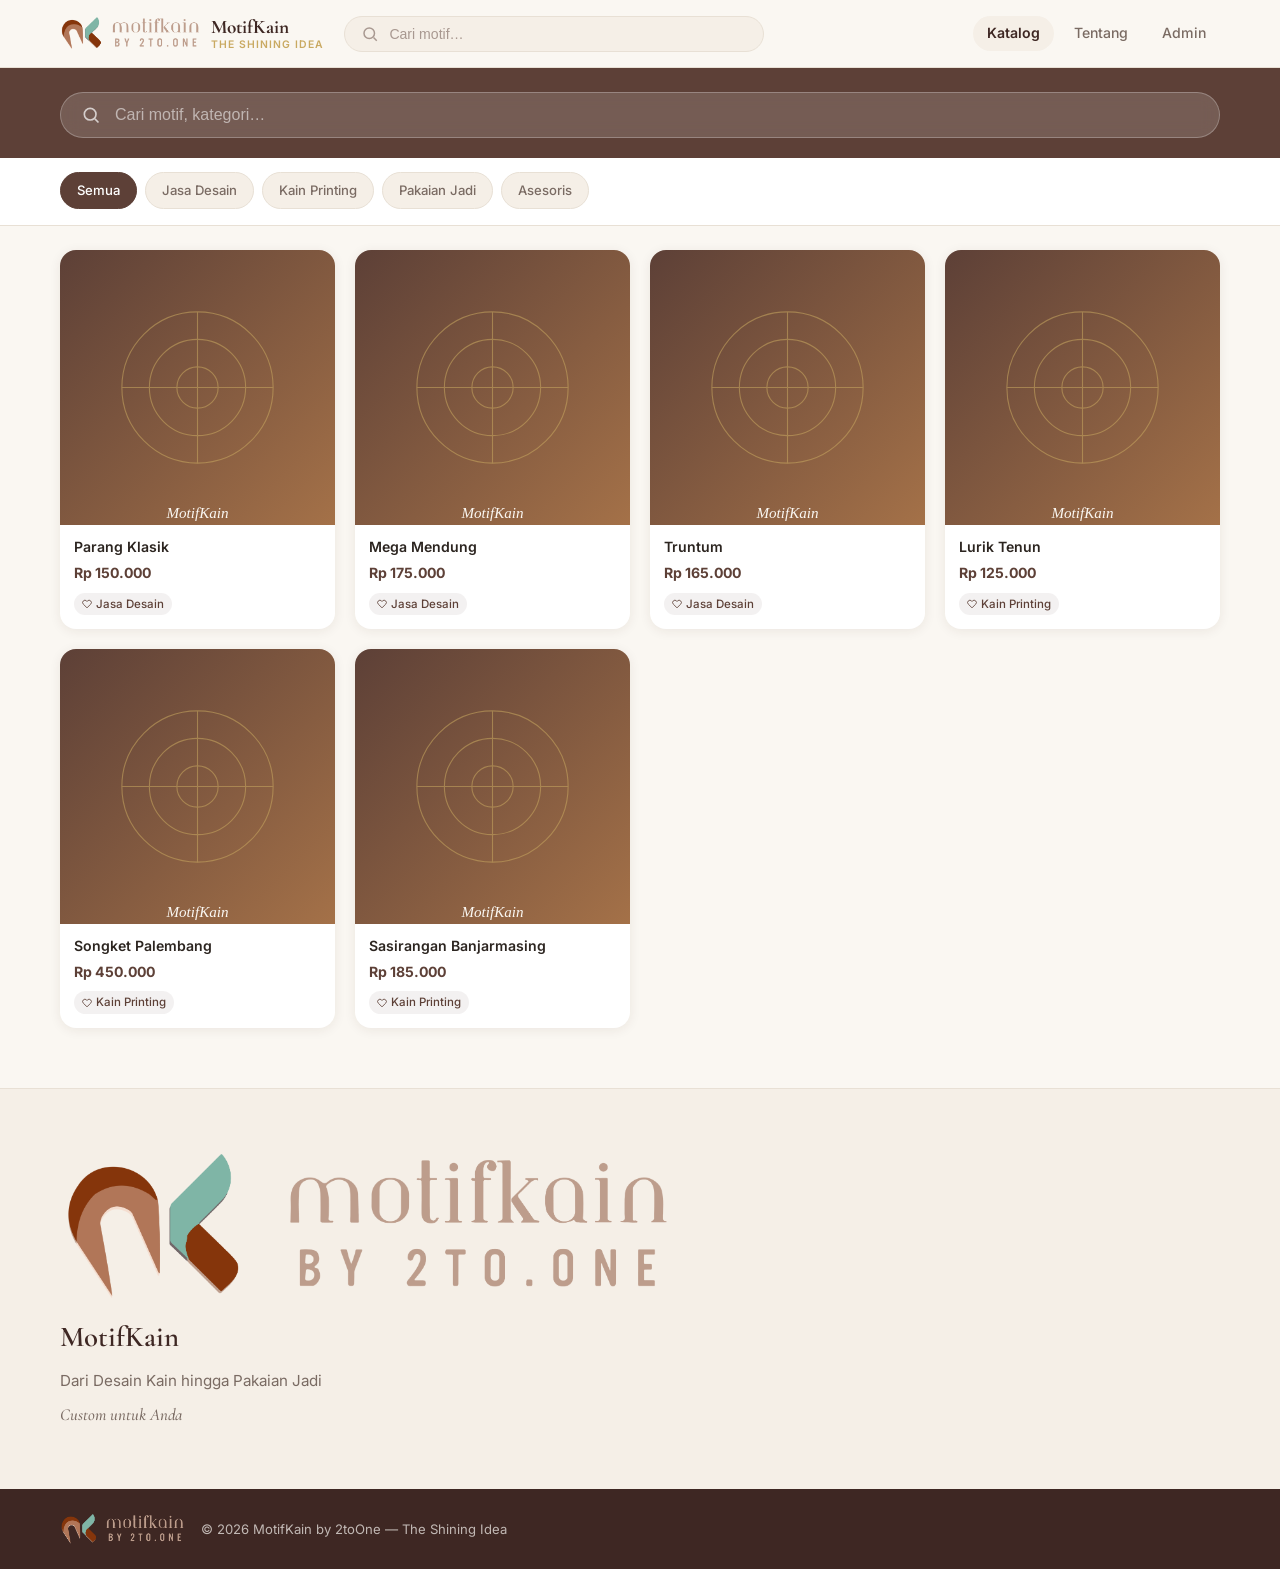
==== commit 0fdbc2ef: "fix: tagline, logo layout, footer, dan admin link - Tagline header jadi "The Shining Idea" (warna em" ====
--- a/index.html
+++ b/index.html
@@ -23,7 +23,7 @@
       <img src="logo/logo_motifkain.png" alt="MotifKain" class="brand-logo" />
       <span class="brand-text">
         <span class="brand-name">MotifKain</span>
-        <span class="brand-tagline">Katalog Motif Tradisional</span>
+        <span class="brand-tagline">The Shining Idea</span>
       </span>
     </a>
 
@@ -35,7 +35,7 @@
     <nav class="header-nav" aria-label="Navigasi">
       <a href="#" class="nav-link active">Katalog</a>
       <a href="#tentang" class="nav-link">Tentang</a>
-      <a href="#" id="headerAdmin" class="nav-link" hidden>Admin</a>
+      <a href="/admin" id="headerAdmin" class="nav-link" hidden>Admin</a>
     </nav>
   </div>
 </header>
@@ -104,7 +104,8 @@
       <div class="tentang-brand">
         <img src="logo/logo_motifkain.png" alt="MotifKain" class="tentang-logo" />
         <h2>MotifKain</h2>
-        <p>Etalase digital para perajin kain tradisional Indonesia. Setiap motif layak dicatat dan dilestarikan.</p>
+        <p>Dari Desain Kain hingga Pakaian Jadi</p>
+        <p class="tentang-tagline">Custom untuk Anda</p>
       </div>
       <div class="kontak-grid" id="kontakList"></div>
     </div>
@@ -117,7 +118,7 @@
 <footer class="site-footer">
   <div class="container footer-inner">
     <img src="logo/logo_motifkain.png" alt="MotifKain" class="footer-logo" />
-    <p class="footer-copy">© <span id="yearNow">2026</span> MotifKain — Etalase Motif Tradisional Indonesia</p>
+    <p class="footer-copy">© <span id="yearNow">2026</span> MotifKain by 2toOne — The Shining Idea</p>
   </div>
 </footer>
 
--- a/assets/css/style.css
+++ b/assets/css/style.css
@@ -90,13 +90,11 @@
   text-decoration: none;
 }
 .brand-logo {
-  width: 40px;
-  height: 40px;
-  border-radius: var(--r-md);
-  object-fit: cover;
-  background: var(--color-bg-alt);
-  border: 1px solid var(--color-border);
-  padding: 3px;
+  height: 36px;
+  width: auto;
+  max-width: 160px;
+  object-fit: contain;
+  object-position: left center;
 }
 .brand-text { display: flex; flex-direction: column; line-height: 1.1; }
 .brand-name {
@@ -109,7 +107,8 @@
   font-size: 0.65rem;
   letter-spacing: 0.1em;
   text-transform: uppercase;
-  color: var(--color-text-muted);
+  color: var(--color-accent);
+  font-weight: 600;
   margin-top: 1px;
 }
 
@@ -474,17 +473,17 @@
 .tentang-brand {
   display: flex;
   flex-direction: column;
-  gap: 12px;
-}
-.tentang-logo {
-  width: 56px;
-  height: 56px;
-  border-radius: var(--r-md);
-  object-fit: cover;
-  border: 1px solid var(--color-border);
+  gap: 8px;
 }
 .tentang-brand h2 { font-size: 1.8rem; }
 .tentang-brand p { color: var(--color-text-soft); font-size: 0.95rem; line-height: 1.65; }
+.tentang-tagline {
+  font-family: var(--font-display);
+  font-style: italic;
+  color: var(--color-accent);
+  font-size: 1.05rem !important;
+  font-weight: 500;
+}
 
 .kontak-grid {
   display: grid;
@@ -552,12 +551,9 @@
   gap: 16px;
 }
 .footer-logo {
-  width: 36px;
-  height: 36px;
-  border-radius: var(--r-sm);
-  object-fit: cover;
-  background: rgba(255,255,255,0.1);
-  padding: 3px;
+  height: 32px;
+  width: auto;
+  object-fit: contain;
   flex-shrink: 0;
 }
 .footer-copy { font-size: 0.82rem; }
@@ -825,8 +821,7 @@
 /* ---------- Mobile responsive ---------- */
 @media (max-width: 639px) {
   .header-nav { display: none; }
-  .brand-tagline { display: none; }
-  .brand-logo { width: 36px; height: 36px; }
+  .brand-logo { max-width: 130px; height: 30px; }
   .brand-name { font-size: 1.05rem; }
   .produk-grid { gap: 12px; }
   .card-info { padding: 10px 12px 12px; }
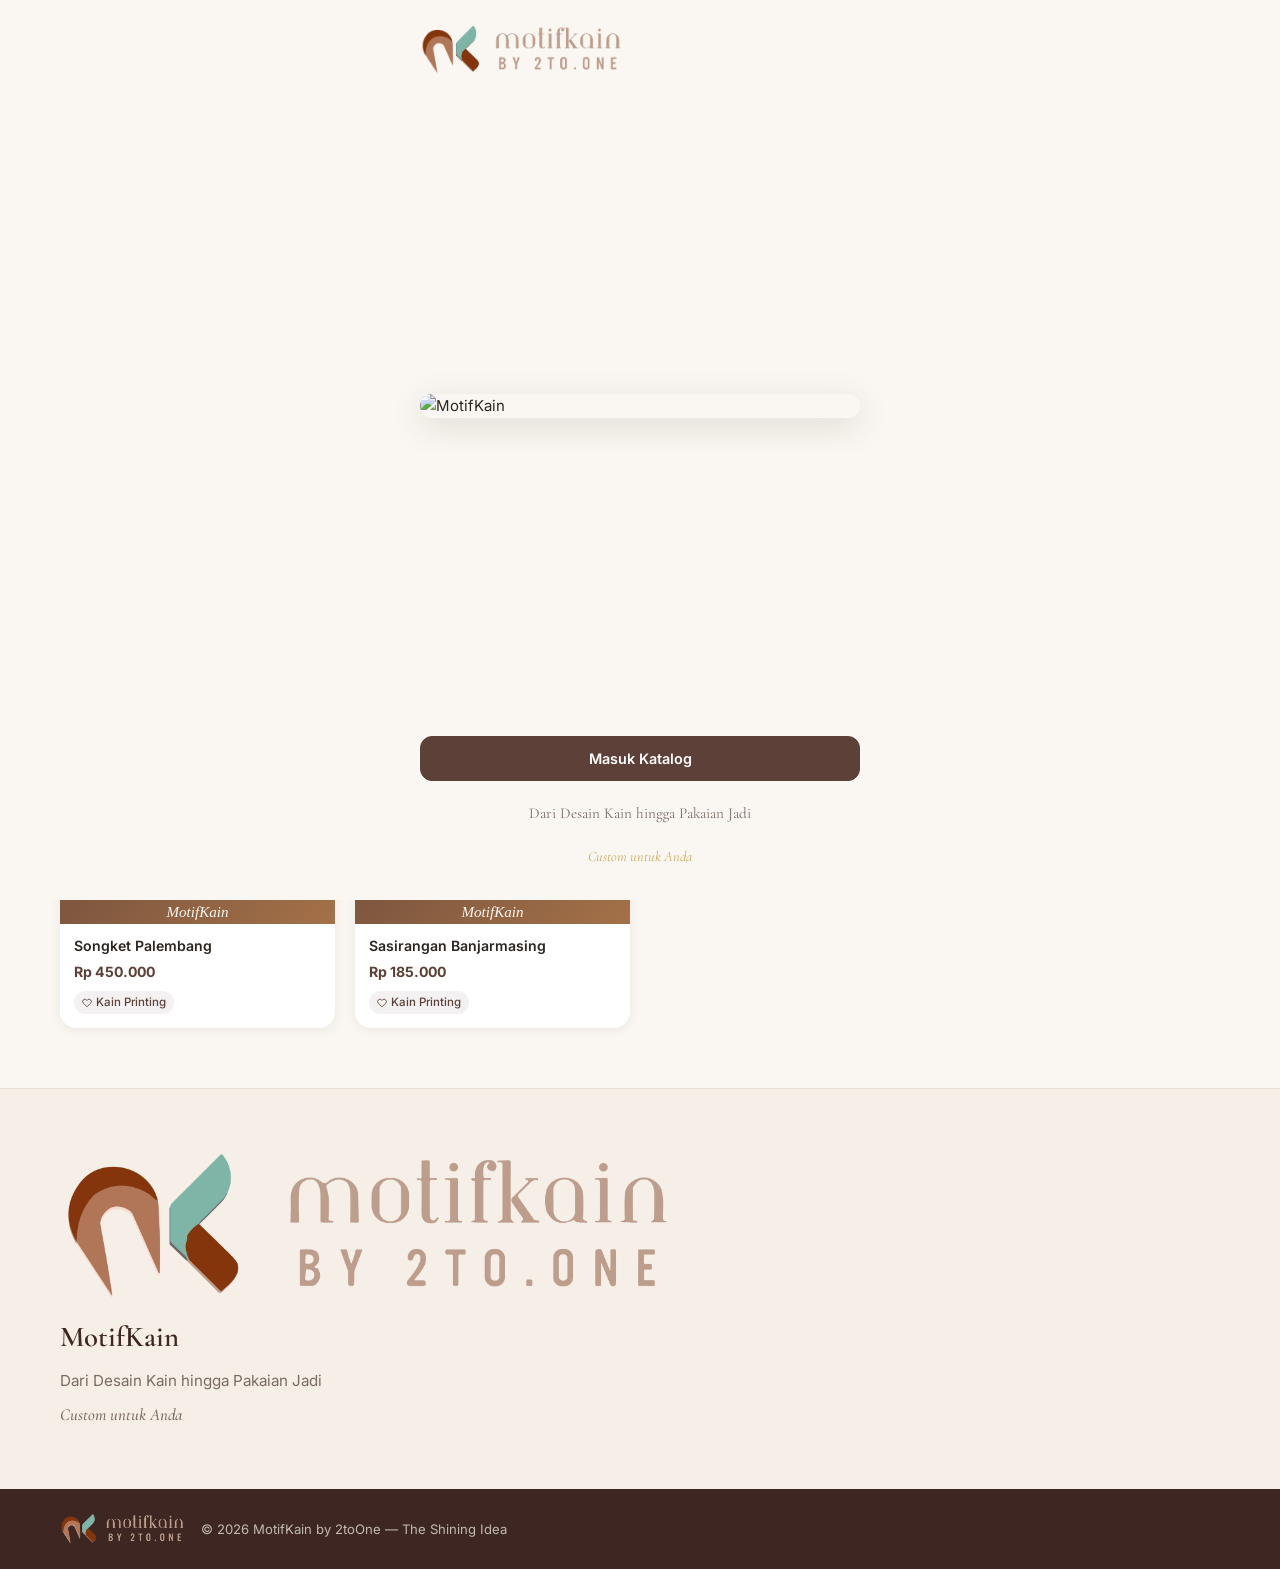
==== commit 1e5d59f5: "feat: add welcome screen, remove tagline/admin, mobile-first layout - Welcome screen penuh dengan lo" ====
--- a/index.html
+++ b/index.html
@@ -4,8 +4,8 @@
   <meta charset="UTF-8" />
   <meta name="viewport" content="width=device-width, initial-scale=1.0" />
   <meta name="theme-color" content="#5D4037" />
-  <title>MotifKain — Katalog Motif Tradisional</title>
-  <meta name="description" content="Telusuri koleksi motif kain tradisional Indonesia." />
+  <title>MotifKain — The Shining Idea</title>
+  <meta name="description" content="Katalog MotifKain — Dari Desain Kain hingga Pakaian Jadi. Custom untuk Anda." />
   <link rel="icon" type="image/png" href="logo/logo_motifkain.png" />
   <link rel="preconnect" href="https://fonts.googleapis.com" />
   <link rel="preconnect" href="https://fonts.gstatic.com" crossorigin />
@@ -16,6 +16,32 @@
 </head>
 <body>
 
+<!-- ==================== WELCOME SCREEN ==================== -->
+<div class="welcome-screen" id="welcomeScreen">
+  <div class="welcome-inner">
+    <!-- Logo atas -->
+    <div class="welcome-logo-wrap">
+      <img src="logo/logo_motifkain.png" alt="MotifKain" class="welcome-logo" />
+    </div>
+
+    <!-- Gambar welcome (full width di mobile) -->
+    <div class="welcome-img-wrap">
+      <img src="image/katalog.png" alt="MotifKain" class="welcome-img" id="welcomeImg" />
+    </div>
+
+    <!-- Tombol masuk -->
+    <div class="welcome-action">
+      <button class="btn btn-primary btn-lg" id="btnMasuk">
+        Masuk Katalog
+      </button>
+    </div>
+
+    <!-- Tagline kecil -->
+    <p class="welcome-tagline">Dari Desain Kain hingga Pakaian Jadi</p>
+    <p class="welcome-tagline-sub">Custom untuk Anda</p>
+  </div>
+</div>
+
 <!-- ==================== HEADER ==================== -->
 <header class="site-header" id="siteHeader">
   <div class="container header-inner">
@@ -23,7 +49,6 @@
       <img src="logo/logo_motifkain.png" alt="MotifKain" class="brand-logo" />
       <span class="brand-text">
         <span class="brand-name">MotifKain</span>
-        <span class="brand-tagline">The Shining Idea</span>
       </span>
     </a>
 
@@ -31,20 +56,14 @@
       <svg viewBox="0 0 24 24" width="18" height="18" fill="none" stroke="currentColor" stroke-width="2" aria-hidden="true"><circle cx="11" cy="11" r="7"/><path d="M21 21l-4.3-4.3"/></svg>
       <input type="search" id="searchInput" placeholder="Cari motif…" aria-label="Cari motif" autocomplete="off" />
     </div>
-
-    <nav class="header-nav" aria-label="Navigasi">
-      <a href="#" class="nav-link active">Katalog</a>
-      <a href="#tentang" class="nav-link">Tentang</a>
-      <a href="/admin" id="headerAdmin" class="nav-link" hidden>Admin</a>
-    </nav>
   </div>
 </header>
 
 <main>
 
-<!-- ==================== SEARCH BAR ==================== -->
+<!-- ==================== SEARCH SECTION ==================== -->
 <section class="search-section" id="searchSection">
-  <div class="container search-inner">
+  <div class="container">
     <div class="search-bar">
       <svg viewBox="0 0 24 24" width="20" height="20" fill="none" stroke="currentColor" stroke-width="2" aria-hidden="true"><circle cx="11" cy="11" r="7"/><path d="M21 21l-4.3-4.3"/></svg>
       <input type="search" id="searchInputBig" placeholder="Cari motif, kategori…" aria-label="Cari motif" autocomplete="off" />
@@ -62,13 +81,12 @@
   </div>
 </section>
 
-<!-- ==================== LOADING ==================== -->
+<!-- ==================== STATES ==================== -->
 <div class="state-center" id="stateLoading" hidden>
   <div class="spinner-lg"></div>
   <p>Memuat koleksi motif…</p>
 </div>
 
-<!-- ==================== EMPTY ==================== -->
 <div class="state-center" id="stateEmpty" hidden>
   <div class="state-icon">
     <svg viewBox="0 0 24 24" width="56" height="56" fill="none" stroke="currentColor" stroke-width="1.2"><circle cx="11" cy="11" r="7"/><path d="M21 21l-4.3-4.3M8 11h6"/></svg>
@@ -77,7 +95,6 @@
   <p class="state-desc">Coba kata kunci atau filter lain.</p>
 </div>
 
-<!-- ==================== ERROR ==================== -->
 <div class="state-center" id="stateError" hidden>
   <div class="state-icon state-icon-error">
     <svg viewBox="0 0 24 24" width="56" height="56" fill="none" stroke="currentColor" stroke-width="1.2"><circle cx="12" cy="12" r="9"/><path d="M12 8v4M12 16h.01"/></svg>
@@ -127,23 +144,17 @@
   <div class="modal-backdrop" data-close></div>
   <div class="modal-panel">
     <button class="modal-close" data-close aria-label="Tutup">×</button>
-
-    <!-- Gallery -->
     <div class="detail-gallery" id="detailGallery"></div>
-
-    <!-- Info -->
     <div class="detail-body">
       <p class="detail-crumb" id="detailCrumb"></p>
       <h2 class="detail-title" id="modalDetailTitle"></h2>
       <p class="detail-meta" id="detailMeta"></p>
       <div class="detail-price" id="detailPrice" hidden></div>
       <p class="detail-desc" id="detailDesc"></p>
-
       <div class="detail-warna" id="detailWarna" hidden>
         <h4>Varian Warna</h4>
         <div class="warna-list" id="warnaList"></div>
       </div>
-
       <div class="detail-actions" id="detailActions" hidden>
         <a href="#" class="btn btn-primary" id="btnWaDesainer" target="_blank" rel="noopener">Hubungi Desainer</a>
         <a href="#" class="btn btn-outline" id="btnWaPemasaran" target="_blank" rel="noopener">Info Pemasaran</a>
@@ -152,7 +163,7 @@
   </div>
 </div>
 
-<!-- ==================== LIGHTBOX ZOOM ==================== -->
+<!-- ==================== LIGHTBOX ==================== -->
 <div class="lightbox" id="lightbox" hidden role="dialog" aria-modal="true" aria-label="Gambar motif">
   <div class="lightbox-bg"></div>
   <button class="lightbox-close" aria-label="Tutup">×</button>
--- a/assets/css/style.css
+++ b/assets/css/style.css
@@ -60,6 +60,89 @@
   max-width: var(--container-max);
   margin: 0 auto;
   padding: 0 20px;
+}
+
+/* ---------- Welcome Screen ---------- */
+.welcome-screen {
+  position: fixed;
+  inset: 0;
+  z-index: 200;
+  background: var(--color-bg);
+  display: flex;
+  flex-direction: column;
+  overflow-y: auto;
+}
+.welcome-screen[hidden] { display: none; }
+
+.welcome-inner {
+  display: flex;
+  flex-direction: column;
+  align-items: center;
+  min-height: 100vh;
+  padding: 24px 20px 32px;
+  gap: 20px;
+  max-width: 480px;
+  margin: 0 auto;
+  width: 100%;
+}
+
+/* Logo atas */
+.welcome-logo-wrap {
+  width: 100%;
+  text-align: center;
+  flex-shrink: 0;
+}
+.welcome-logo {
+  height: 52px;
+  width: auto;
+  object-fit: contain;
+}
+
+/* Gambar welcome (lebar penuh, mobile-like) */
+.welcome-img-wrap {
+  flex: 1;
+  width: 100%;
+  min-height: 0;
+  display: flex;
+  align-items: center;
+  justify-content: center;
+}
+.welcome-img {
+  width: 100%;
+  height: auto;
+  max-height: 65vh;
+  object-fit: contain;
+  border-radius: var(--r-lg);
+  box-shadow: 0 8px 32px rgba(60,40,20,.15);
+}
+
+/* Tombol */
+.welcome-action {
+  width: 100%;
+  flex-shrink: 0;
+}
+.btn-lg {
+  width: 100%;
+  padding: 16px 32px;
+  font-size: 1rem;
+  border-radius: var(--r-md);
+}
+
+/* Tagline */
+.welcome-tagline {
+  font-family: var(--font-display);
+  font-size: 0.95rem;
+  color: var(--color-text-soft);
+  text-align: center;
+  margin: 0;
+}
+.welcome-tagline-sub {
+  font-family: var(--font-display);
+  font-style: italic;
+  font-size: 0.9rem;
+  color: var(--color-accent);
+  text-align: center;
+  margin: 0;
 }
 
 /* ---------- Header ---------- */
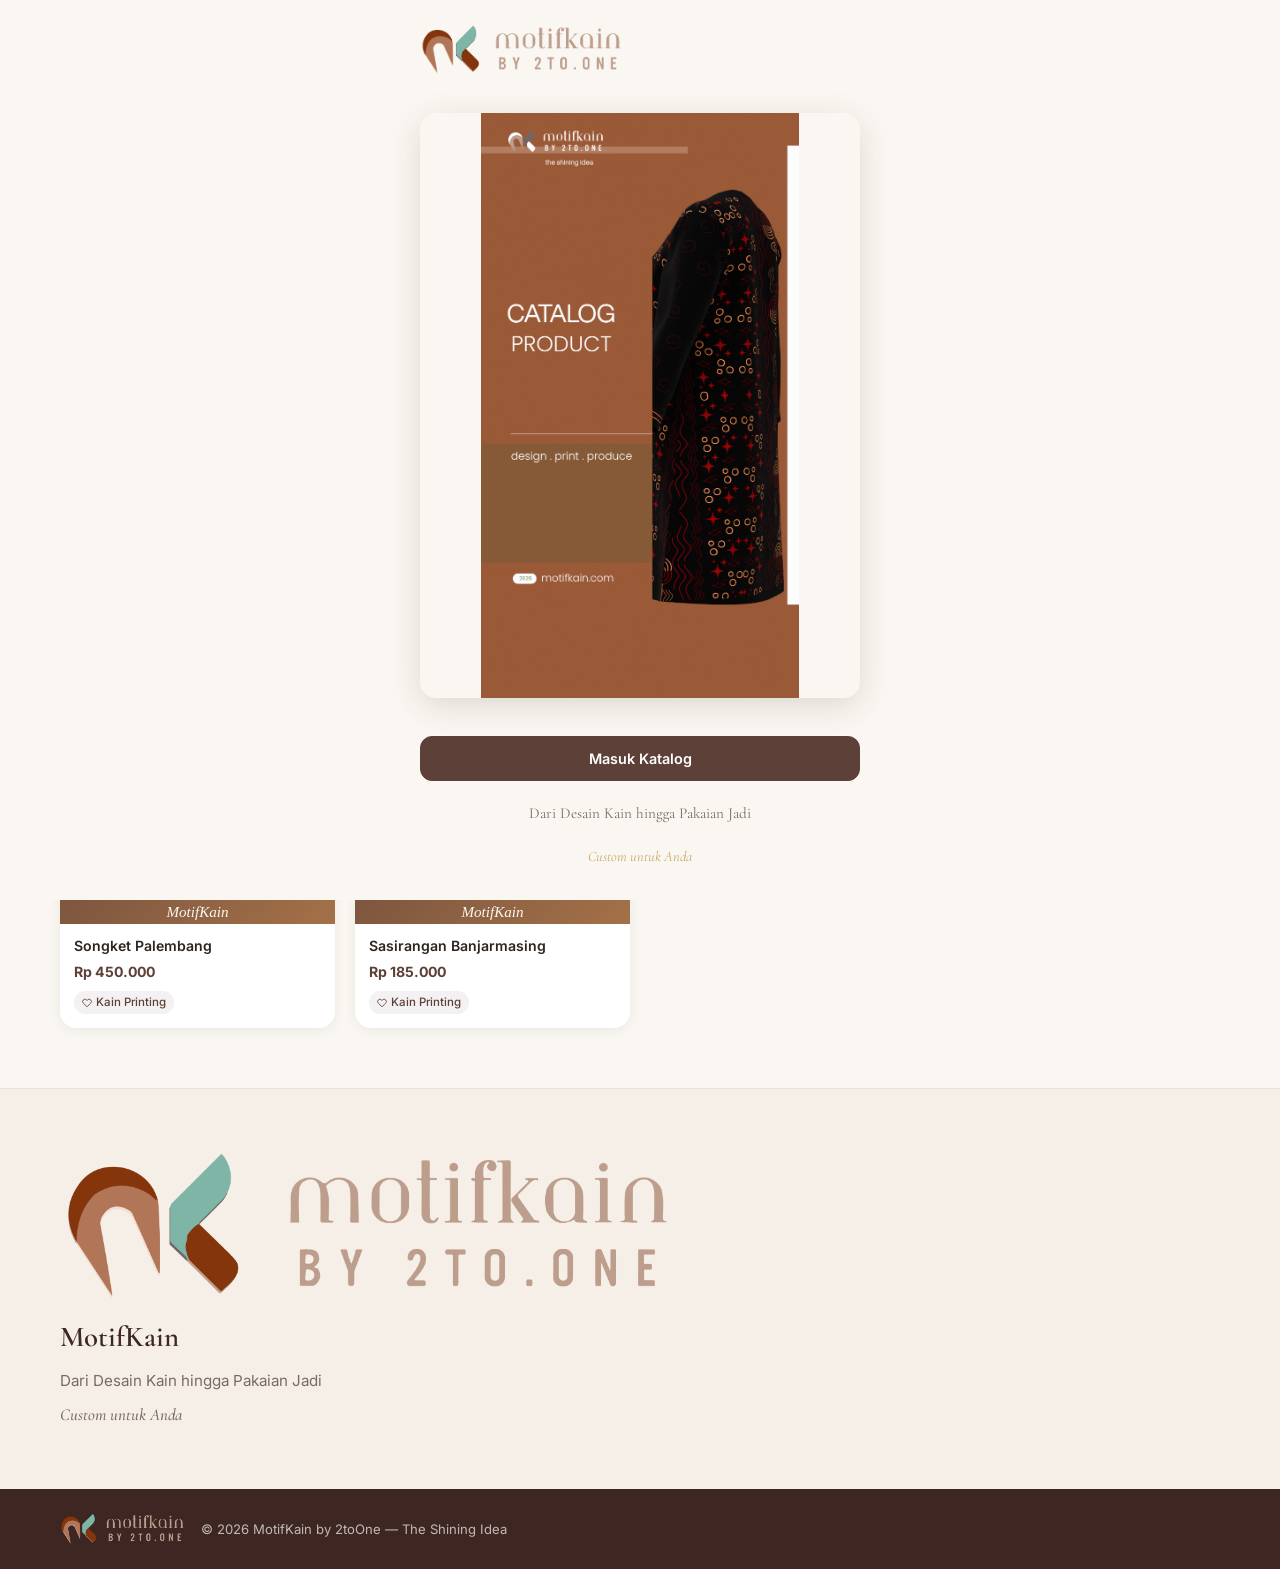
==== commit a913fc66: "fix: update welcome image path to assets/images/KATALOG.png" ====
--- a/index.html
+++ b/index.html
@@ -26,7 +26,7 @@
 
     <!-- Gambar welcome (full width di mobile) -->
     <div class="welcome-img-wrap">
-      <img src="image/katalog.png" alt="MotifKain" class="welcome-img" id="welcomeImg" />
+      <img src="assets/images/KATALOG.png" alt="MotifKain" class="welcome-img" id="welcomeImg" />
     </div>
 
     <!-- Tombol masuk -->
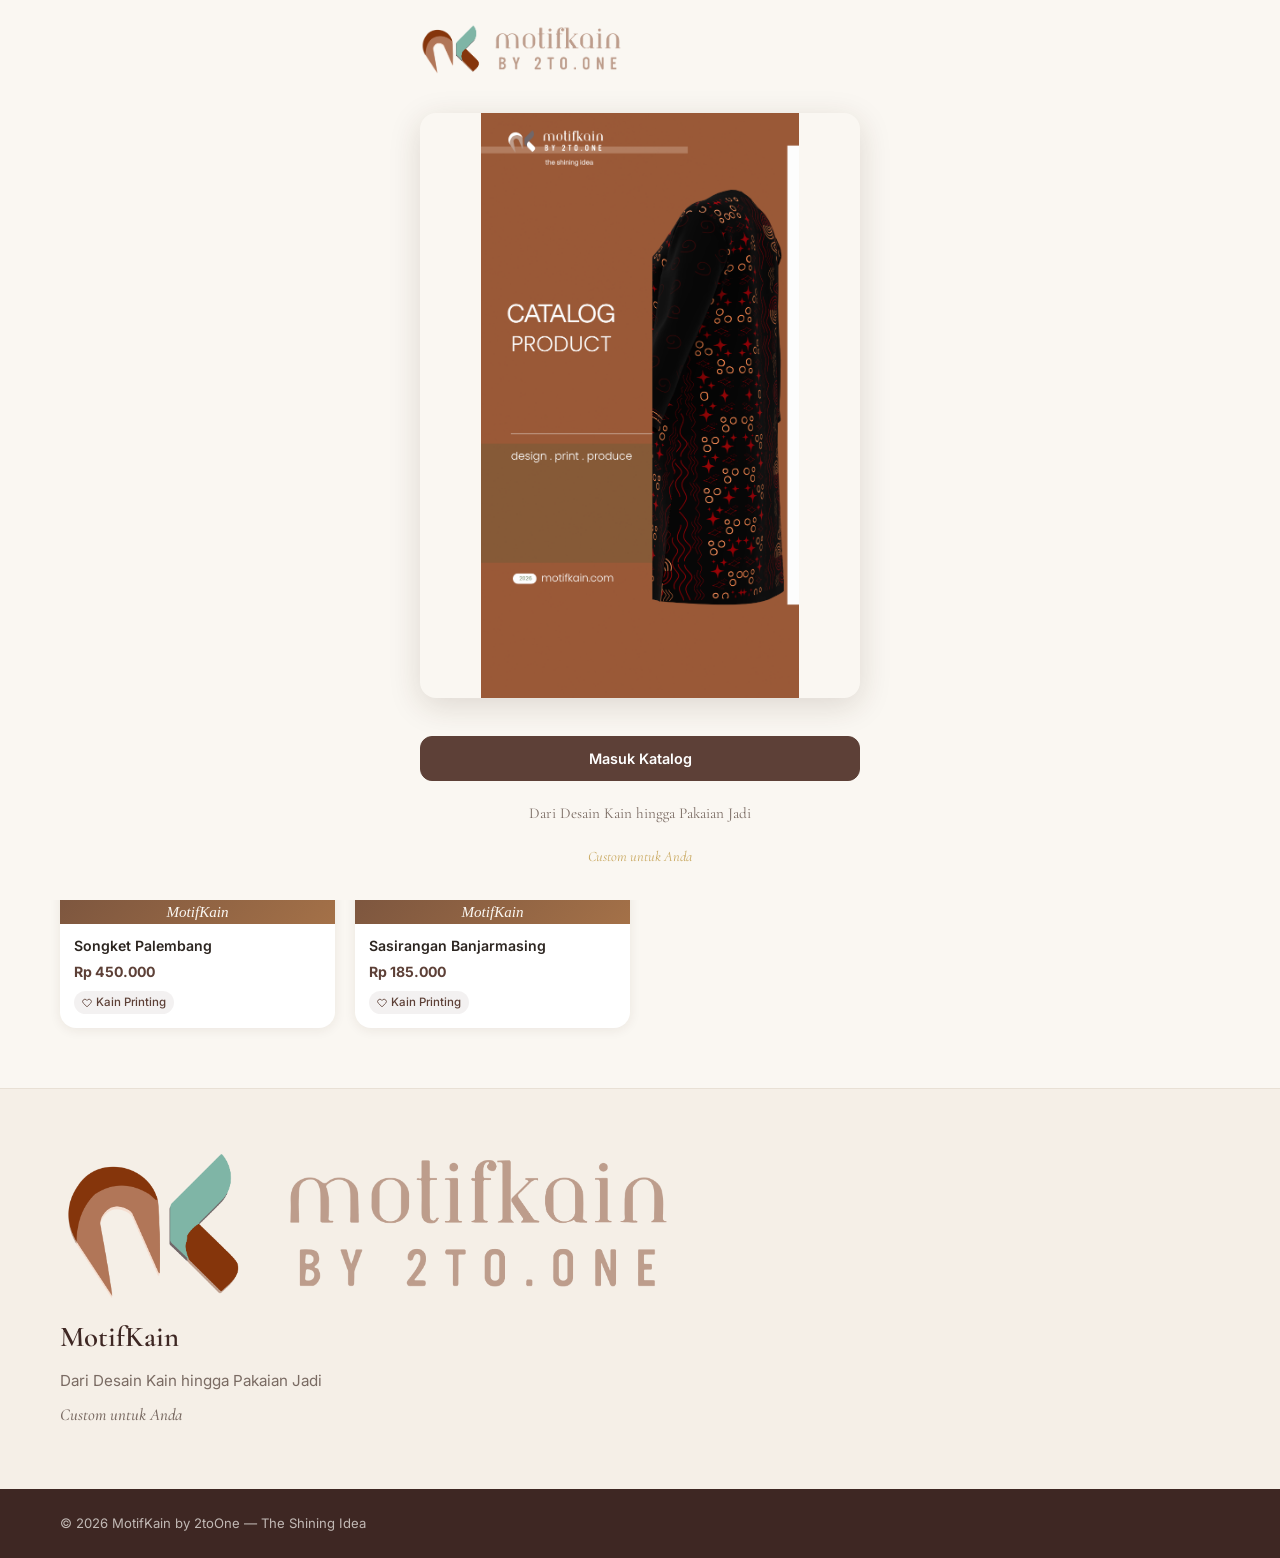
==== commit 9a154f9c: "fix: hapus teks header, logo footer, tambah tombol back ke welcome - Hapus teks "MotifKain" di sampi" ====
--- a/index.html
+++ b/index.html
@@ -47,14 +47,16 @@
   <div class="container header-inner">
     <a href="#" class="brand" aria-label="MotifKain">
       <img src="logo/logo_motifkain.png" alt="MotifKain" class="brand-logo" />
-      <span class="brand-text">
-        <span class="brand-name">MotifKain</span>
-      </span>
     </a>
 
-    <div class="header-search">
-      <svg viewBox="0 0 24 24" width="18" height="18" fill="none" stroke="currentColor" stroke-width="2" aria-hidden="true"><circle cx="11" cy="11" r="7"/><path d="M21 21l-4.3-4.3"/></svg>
-      <input type="search" id="searchInput" placeholder="Cari motif…" aria-label="Cari motif" autocomplete="off" />
+    <div class="header-right">
+      <div class="header-search">
+        <svg viewBox="0 0 24 24" width="18" height="18" fill="none" stroke="currentColor" stroke-width="2" aria-hidden="true"><circle cx="11" cy="11" r="7"/><path d="M21 21l-4.3-4.3"/></svg>
+        <input type="search" id="searchInput" placeholder="Cari motif…" aria-label="Cari motif" autocomplete="off" />
+      </div>
+      <button class="header-back-btn" id="btnBackWelcome" title="Kembali ke Welcome" aria-label="Kembali ke Welcome">
+        <svg viewBox="0 0 24 24" width="20" height="20" fill="none" stroke="currentColor" stroke-width="2"><path d="M19 12H5M12 19l-7-7 7-7"/></svg>
+      </button>
     </div>
   </div>
 </header>
@@ -134,7 +136,6 @@
 <!-- ==================== FOOTER ==================== -->
 <footer class="site-footer">
   <div class="container footer-inner">
-    <img src="logo/logo_motifkain.png" alt="MotifKain" class="footer-logo" />
     <p class="footer-copy">© <span id="yearNow">2026</span> MotifKain by 2toOne — The Shining Idea</p>
   </div>
 </footer>
--- a/assets/css/style.css
+++ b/assets/css/style.css
@@ -161,7 +161,7 @@
 .header-inner {
   display: flex;
   align-items: center;
-  gap: 20px;
+  gap: 16px;
   height: 100%;
 }
 
@@ -193,6 +193,38 @@
   color: var(--color-accent);
   font-weight: 600;
   margin-top: 1px;
+}
+
+.header-actions {
+  display: flex;
+  align-items: center;
+  gap: 8px;
+  margin-left: auto;
+}
+.header-back-btn {
+  width: 36px;
+  height: 36px;
+  border-radius: var(--r-pill);
+  background: transparent;
+  border: 1px solid var(--color-border);
+  color: var(--color-primary-dark);
+  display: flex;
+  align-items: center;
+  justify-content: center;
+  transition: all 180ms;
+  cursor: pointer;
+}
+.header-back-btn:hover {
+  background: var(--color-primary);
+  color: #fff;
+  border-color: var(--color-primary);
+}
+
+.header-right {
+  display: flex;
+  align-items: center;
+  gap: 10px;
+  margin-left: auto;
 }
 
 .header-search {
@@ -632,12 +664,6 @@
   display: flex;
   align-items: center;
   gap: 16px;
-}
-.footer-logo {
-  height: 32px;
-  width: auto;
-  object-fit: contain;
-  flex-shrink: 0;
 }
 .footer-copy { font-size: 0.82rem; }
 
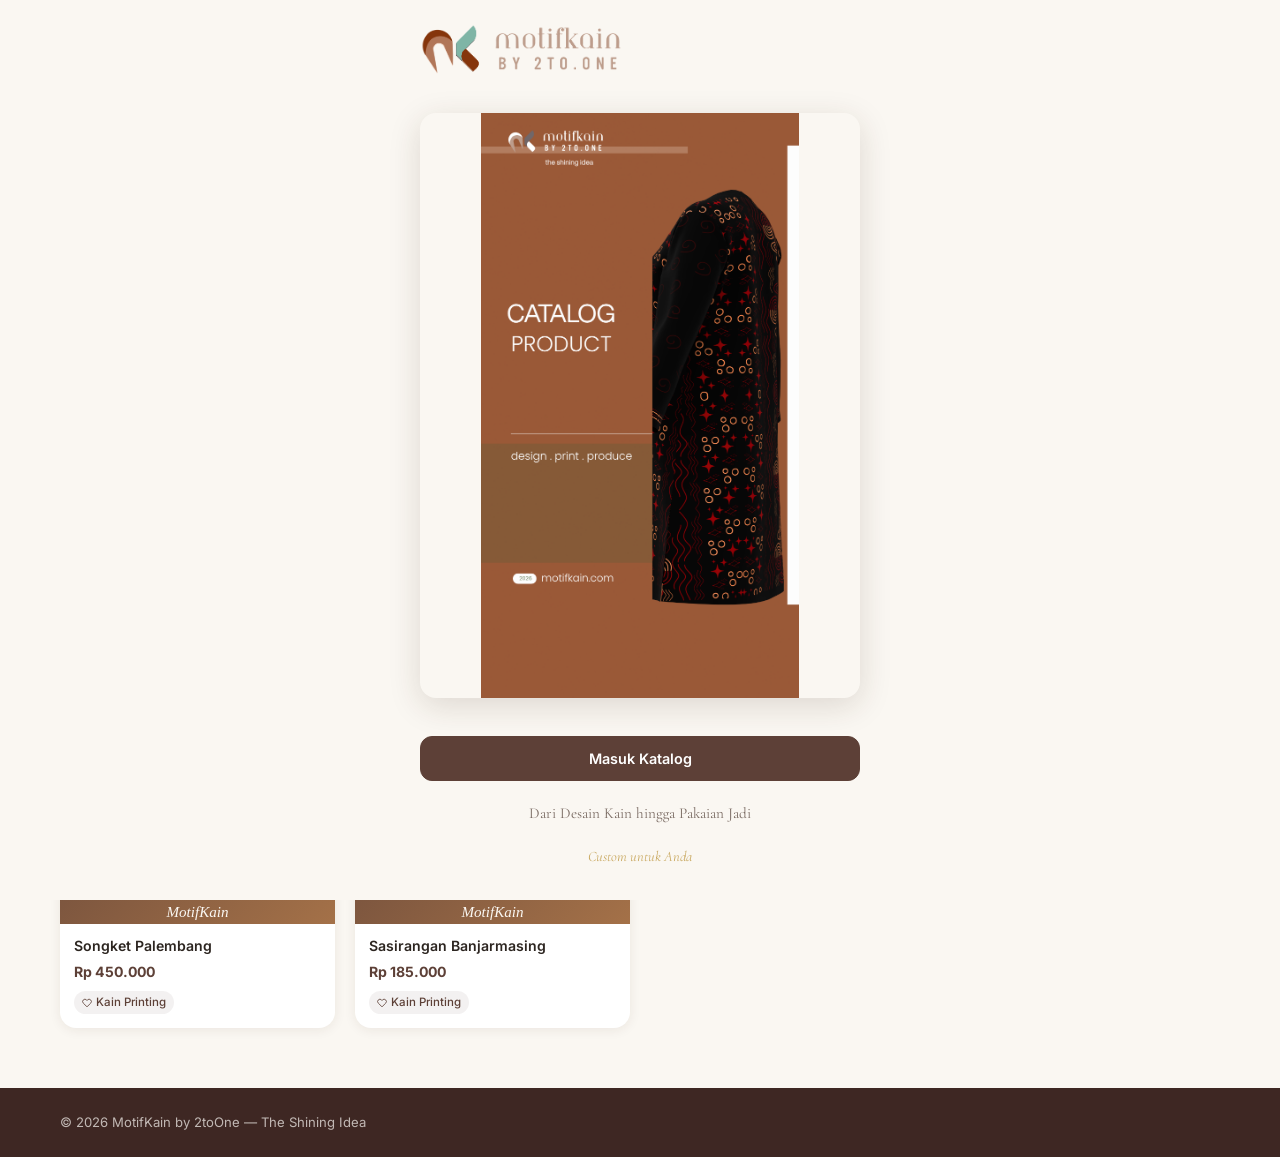
==== commit 36ce1f24: "fix: hapus section tentang (logo + branding) dari halaman katalog" ====
--- a/index.html
+++ b/index.html
@@ -116,21 +116,6 @@
   </div>
 </section>
 
-<!-- ==================== TENTANG ==================== -->
-<section class="tentang-section" id="tentang">
-  <div class="container">
-    <div class="tentang-card">
-      <div class="tentang-brand">
-        <img src="logo/logo_motifkain.png" alt="MotifKain" class="tentang-logo" />
-        <h2>MotifKain</h2>
-        <p>Dari Desain Kain hingga Pakaian Jadi</p>
-        <p class="tentang-tagline">Custom untuk Anda</p>
-      </div>
-      <div class="kontak-grid" id="kontakList"></div>
-    </div>
-  </div>
-</section>
-
 </main>
 
 <!-- ==================== FOOTER ==================== -->
